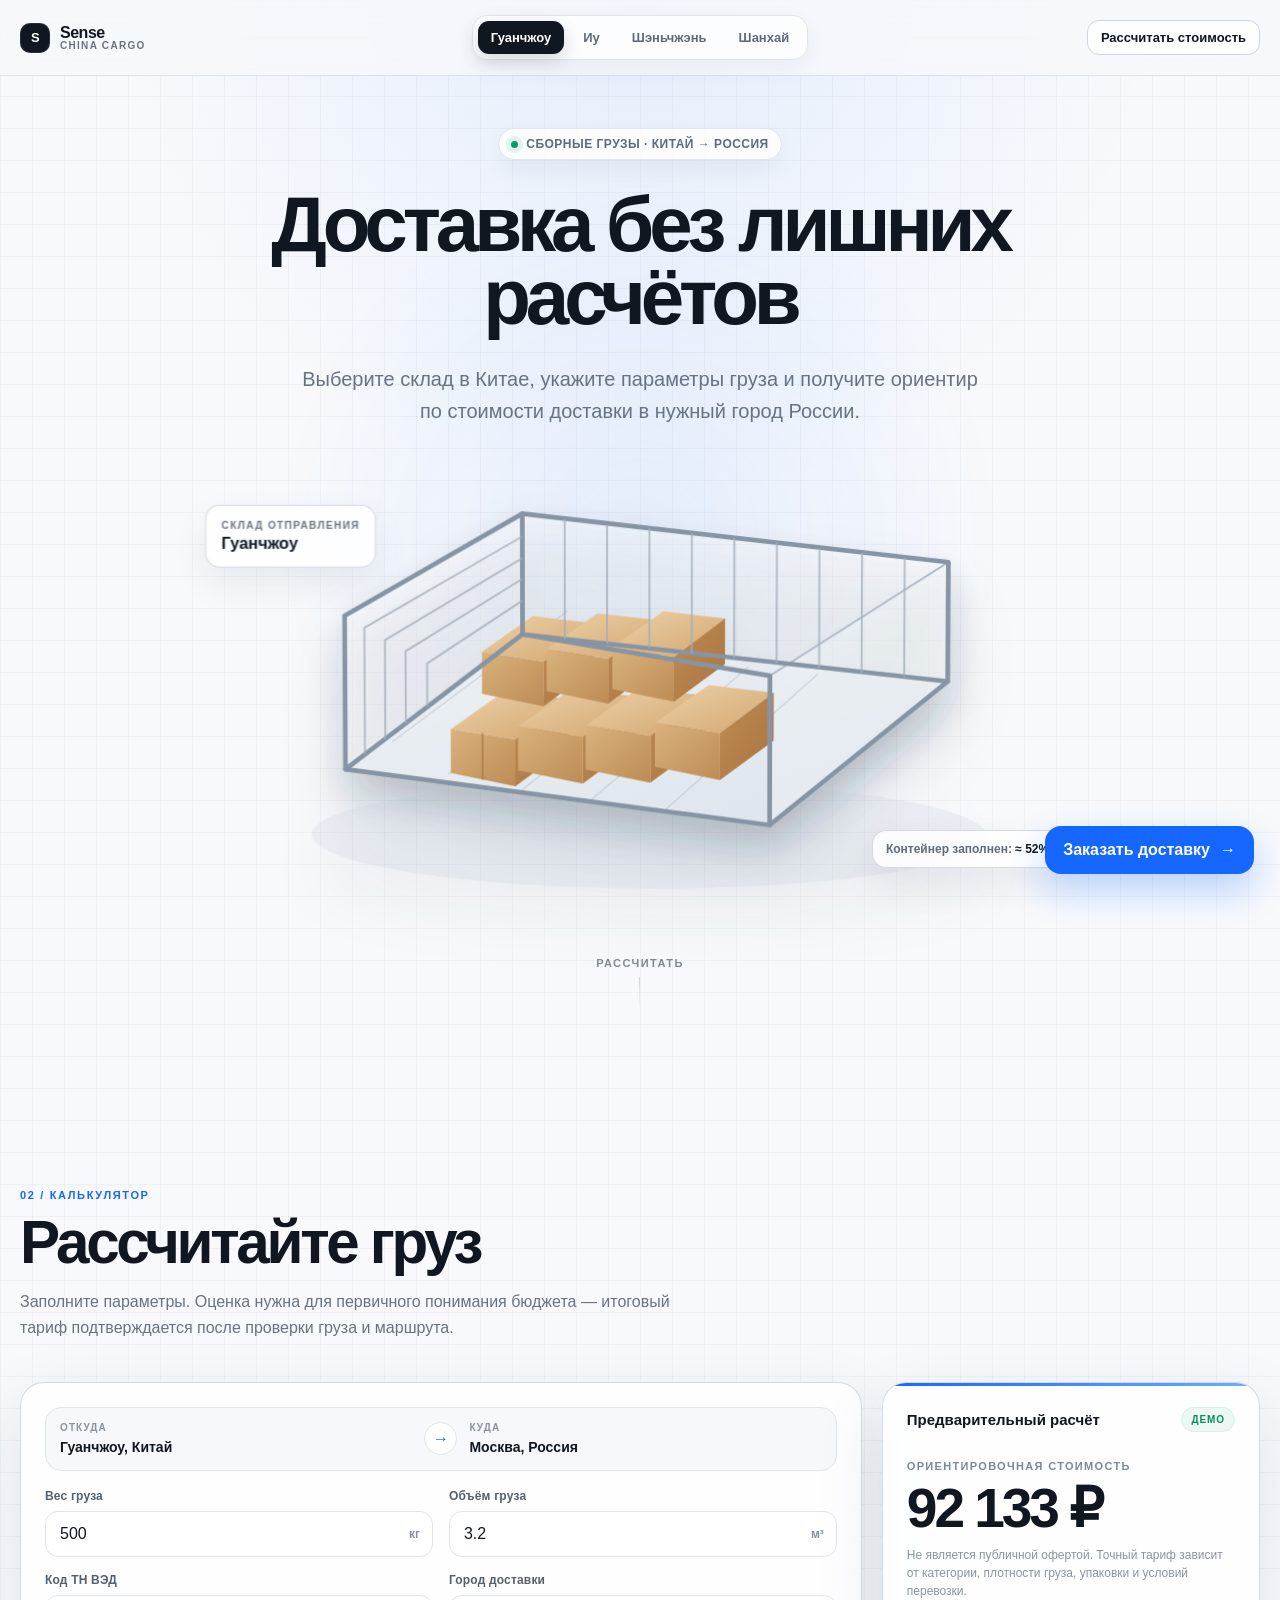
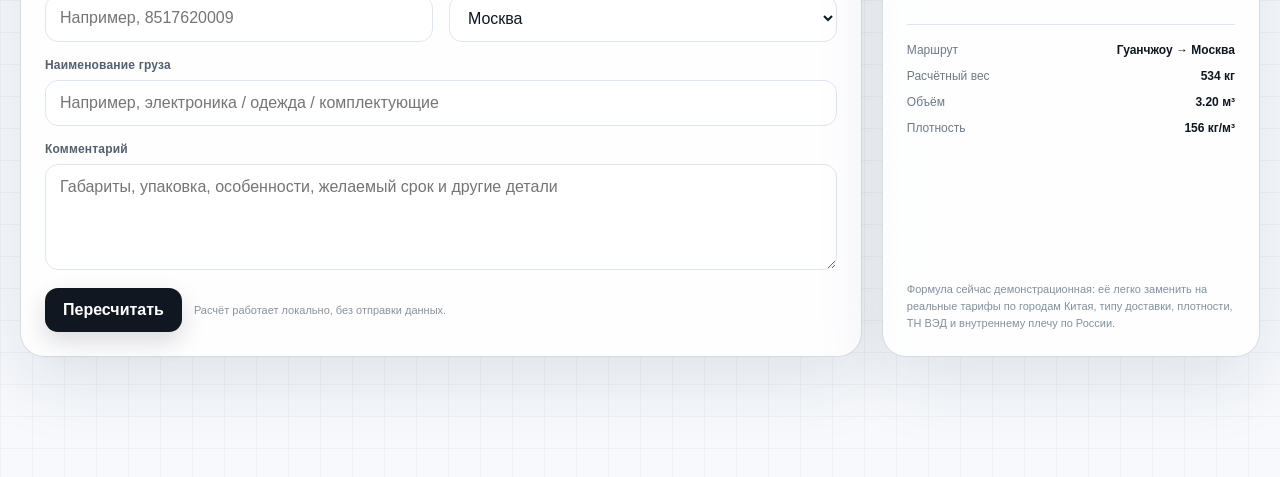
==== index.html @ 08aaadc2 "Build initial China cargo calculator landing page" ====
<!doctype html>
<html lang="ru">
<head>
  <meta charset="utf-8" />
  <meta name="viewport" content="width=device-width, initial-scale=1" />
  <meta name="theme-color" content="#f6f8fb" />
  <title>Sense Cargo — калькулятор доставки из Китая</title>
  <meta
    name="description"
    content="Интерактивный калькулятор доставки грузов из Китая в Россию: вес, объем, ТН ВЭД, город отправления и назначения."
  />
  <style>
    :root {
      --bg: #f7f9fc;
      --panel: rgba(255,255,255,.82);
      --panel-strong: #ffffff;
      --ink: #101720;
      --muted: #687382;
      --line: #dfe5ec;
      --line-strong: #cbd4df;
      --accent: #1667ff;
      --accent-2: #0c4bd8;
      --accent-soft: #eaf1ff;
      --ok: #0a9b69;
      --shadow: 0 24px 70px rgba(27, 48, 75, .11);
      --radius: 24px;
      --max: 1240px;
    }

    * { box-sizing: border-box; }
    html {
      scroll-behavior: smooth;
      background: var(--bg);
    }
    body {
      margin: 0;
      font-family: Inter, ui-sans-serif, -apple-system, BlinkMacSystemFont, "Segoe UI", sans-serif;
      color: var(--ink);
      background:
        linear-gradient(rgba(14, 28, 47, .035) 1px, transparent 1px),
        linear-gradient(90deg, rgba(14, 28, 47, .035) 1px, transparent 1px),
        radial-gradient(circle at 50% 0%, rgba(22, 103, 255, .08), transparent 32rem),
        var(--bg);
      background-size: 32px 32px, 32px 32px, auto, auto;
      overflow-x: hidden;
    }

    button, input, textarea, select { font: inherit; }
    button { cursor: pointer; }
    a { color: inherit; text-decoration: none; }

    .scroll-progress {
      position: fixed;
      left: 0;
      top: 0;
      width: 0%;
      height: 3px;
      z-index: 100;
      background: linear-gradient(90deg, var(--accent), #5aa8ff);
      box-shadow: 0 0 18px rgba(22,103,255,.45);
    }

    .topbar {
      position: fixed;
      inset: 0 0 auto 0;
      height: 76px;
      z-index: 50;
      display: flex;
      align-items: center;
      border-bottom: 1px solid rgba(205, 215, 227, .72);
      background: rgba(247,249,252,.78);
      backdrop-filter: blur(16px);
      -webkit-backdrop-filter: blur(16px);
    }

    .topbar-inner {
      width: min(var(--max), calc(100% - 40px));
      margin: 0 auto;
      display: grid;
      grid-template-columns: 1fr auto 1fr;
      align-items: center;
      gap: 24px;
    }

    .brand {
      display: inline-flex;
      align-items: center;
      gap: 10px;
      font-weight: 800;
      letter-spacing: -.03em;
    }

    .brand-mark {
      width: 30px;
      height: 30px;
      border-radius: 10px;
      display: grid;
      place-items: center;
      background: var(--ink);
      color: #fff;
      font-size: 13px;
      box-shadow: inset 0 0 0 1px rgba(255,255,255,.1);
    }

    .brand small {
      display: block;
      color: var(--muted);
      font-size: 10px;
      letter-spacing: .13em;
      font-weight: 700;
      text-transform: uppercase;
      margin-top: -2px;
    }

    .city-tabs {
      display: flex;
      align-items: center;
      justify-content: center;
      gap: 6px;
      padding: 5px;
      background: rgba(255,255,255,.72);
      border: 1px solid var(--line);
      border-radius: 15px;
      box-shadow: 0 8px 24px rgba(35, 50, 73, .05);
    }

    .city-tab {
      border: 0;
      color: #5f6b79;
      background: transparent;
      padding: 9px 13px;
      border-radius: 11px;
      transition: .24s ease;
      white-space: nowrap;
      font-size: 13px;
      font-weight: 700;
    }

    .city-tab:hover { color: var(--ink); background: #f2f5f8; }
    .city-tab.active {
      color: #fff;
      background: var(--ink);
      box-shadow: 0 7px 18px rgba(15, 23, 32, .16);
    }

    .top-actions {
      justify-self: end;
      display: flex;
      align-items: center;
      gap: 10px;
    }

    .ghost-btn {
      border: 1px solid var(--line-strong);
      border-radius: 12px;
      background: rgba(255,255,255,.7);
      padding: 9px 13px;
      font-weight: 700;
      font-size: 13px;
      transition: .2s ease;
    }
    .ghost-btn:hover { border-color: #b7c2cf; transform: translateY(-1px); }

    main { min-height: 100vh; }

    .hero {
      min-height: 100vh;
      padding: 128px 20px 70px;
      display: grid;
      place-items: center;
      position: relative;
      isolation: isolate;
    }

    .hero::after {
      content: "";
      position: absolute;
      width: min(780px, 80vw);
      aspect-ratio: 1;
      border-radius: 50%;
      background: radial-gradient(circle, rgba(22,103,255,.08), transparent 66%);
      z-index: -1;
      filter: blur(3px);
    }

    .hero-inner {
      width: min(var(--max), 100%);
      display: grid;
      justify-items: center;
      text-align: center;
      gap: 28px;
    }

    .eyebrow {
      display: inline-flex;
      align-items: center;
      gap: 8px;
      padding: 8px 12px;
      border: 1px solid var(--line);
      background: rgba(255,255,255,.78);
      border-radius: 999px;
      color: #5e6b7a;
      font-weight: 700;
      font-size: 12px;
      letter-spacing: .04em;
      text-transform: uppercase;
      box-shadow: 0 10px 26px rgba(24, 42, 69, .05);
    }

    .eyebrow-dot {
      width: 7px;
      height: 7px;
      border-radius: 50%;
      background: var(--ok);
      box-shadow: 0 0 0 5px rgba(10,155,105,.10);
    }

    h1 {
      margin: 0;
      max-width: 860px;
      font-size: clamp(42px, 6.1vw, 88px);
      line-height: .94;
      letter-spacing: -.065em;
      font-weight: 780;
    }

    .hero-copy {
      margin: 0;
      max-width: 680px;
      color: var(--muted);
      font-size: clamp(16px, 1.6vw, 20px);
      line-height: 1.6;
    }

    .container-stage {
      width: min(930px, 96vw);
      height: min(470px, 49vw);
      min-height: 330px;
      position: relative;
      perspective: 1100px;
      margin-top: 4px;
    }

    .visual-shell {
      width: 100%;
      height: 100%;
      position: absolute;
      inset: 0;
      transform-style: preserve-3d;
      will-change: transform;
      transition: transform .2s linear;
      filter: drop-shadow(0 35px 30px rgba(19, 35, 55, .16));
    }

    .container-svg { width: 100%; height: 100%; overflow: visible; }

    .origin-card {
      position: absolute;
      left: 4.5%;
      top: 11%;
      padding: 13px 15px;
      border: 1px solid rgba(203,212,223,.86);
      background: rgba(255,255,255,.84);
      backdrop-filter: blur(12px);
      border-radius: 14px;
      text-align: left;
      box-shadow: 0 16px 36px rgba(33, 47, 67, .08);
      transform: translateZ(30px);
    }
    .origin-card span {
      display: block;
      font-size: 10px;
      color: var(--muted);
      letter-spacing: .12em;
      text-transform: uppercase;
      font-weight: 800;
      margin-bottom: 4px;
    }
    .origin-card strong { font-size: 16px; }

    .container-status {
      position: absolute;
      right: 4.5%;
      bottom: 13%;
      padding: 11px 13px;
      border: 1px solid rgba(203,212,223,.86);
      background: rgba(255,255,255,.84);
      backdrop-filter: blur(12px);
      border-radius: 14px;
      box-shadow: 0 16px 36px rgba(33, 47, 67, .08);
      color: #5f6b79;
      font-size: 12px;
      font-weight: 700;
    }
    .container-status strong { color: var(--ink); }

    .scroll-cue {
      display: inline-flex;
      flex-direction: column;
      align-items: center;
      gap: 8px;
      color: #7e8996;
      font-size: 11px;
      text-transform: uppercase;
      letter-spacing: .13em;
      font-weight: 800;
    }
    .scroll-cue i {
      display: block;
      width: 1px;
      height: 34px;
      background: linear-gradient(var(--line-strong), transparent);
      animation: cue 1.8s infinite ease-in-out;
      transform-origin: top;
    }
    @keyframes cue {
      0%, 100% { transform: scaleY(.45); opacity: .45; }
      50% { transform: scaleY(1); opacity: 1; }
    }

    .calculator-section {
      min-height: 100vh;
      padding: 108px 20px 120px;
      display: flex;
      align-items: center;
      position: relative;
    }

    .calculator-wrap {
      width: min(var(--max), 100%);
      margin: 0 auto;
    }

    .section-kicker {
      color: var(--accent);
      text-transform: uppercase;
      letter-spacing: .15em;
      font-size: 11px;
      font-weight: 850;
      margin-bottom: 12px;
    }

    h2 {
      margin: 0 0 16px;
      font-size: clamp(38px, 4.7vw, 66px);
      letter-spacing: -.055em;
      line-height: 1;
    }

    .section-copy {
      margin: 0 0 40px;
      max-width: 680px;
      color: var(--muted);
      line-height: 1.65;
      font-size: 16px;
    }

    .calc-grid {
      display: grid;
      grid-template-columns: minmax(0, 1.38fr) minmax(320px, .62fr);
      gap: 20px;
      align-items: stretch;
    }

    .calc-panel, .summary-panel {
      background: var(--panel);
      border: 1px solid rgba(209,218,229,.94);
      border-radius: var(--radius);
      box-shadow: var(--shadow);
      backdrop-filter: blur(13px);
    }

    .calc-panel { padding: 24px; }
    .summary-panel {
      padding: 24px;
      display: flex;
      flex-direction: column;
      position: relative;
      overflow: hidden;
    }

    .summary-panel::before {
      content: "";
      position: absolute;
      inset: 0 0 auto 0;
      height: 3px;
      background: linear-gradient(90deg, var(--accent), #69b0ff);
    }

    .form-grid {
      display: grid;
      grid-template-columns: repeat(2, minmax(0,1fr));
      gap: 16px;
    }

    .field { display: grid; gap: 8px; }
    .field.full { grid-column: 1 / -1; }

    label {
      font-size: 12px;
      color: #52606f;
      font-weight: 780;
      letter-spacing: .015em;
    }

    .input-wrap { position: relative; }
    .unit {
      position: absolute;
      right: 13px;
      top: 50%;
      transform: translateY(-50%);
      color: #87919e;
      font-size: 12px;
      pointer-events: none;
      font-weight: 700;
    }

    input, textarea, select {
      width: 100%;
      border: 1px solid var(--line);
      background: rgba(255,255,255,.9);
      color: var(--ink);
      border-radius: 13px;
      padding: 13px 14px;
      outline: none;
      transition: .18s ease;
    }
    input:focus, textarea:focus, select:focus {
      border-color: rgba(22,103,255,.62);
      box-shadow: 0 0 0 4px rgba(22,103,255,.08);
    }
    input.has-unit { padding-right: 52px; }
    textarea { min-height: 106px; resize: vertical; }

    .route-box {
      margin-bottom: 18px;
      display: grid;
      grid-template-columns: 1fr auto 1fr;
      gap: 12px;
      align-items: center;
      background: rgba(246,248,251,.95);
      border: 1px solid var(--line);
      border-radius: 16px;
      padding: 14px;
    }
    .route-point span {
      display: block;
      color: #89939f;
      font-size: 10px;
      font-weight: 800;
      text-transform: uppercase;
      letter-spacing: .11em;
      margin-bottom: 5px;
    }
    .route-point strong { font-size: 14px; }
    .route-arrow {
      width: 33px;
      height: 33px;
      border-radius: 50%;
      display: grid;
      place-items: center;
      background: #fff;
      border: 1px solid var(--line);
      color: var(--accent);
    }

    .calc-actions {
      margin-top: 18px;
      display: flex;
      align-items: center;
      gap: 12px;
      flex-wrap: wrap;
    }
    .primary-btn {
      border: 0;
      border-radius: 13px;
      background: var(--ink);
      color: #fff;
      padding: 13px 18px;
      font-weight: 800;
      box-shadow: 0 10px 25px rgba(15,23,32,.15);
      transition: .2s ease;
    }
    .primary-btn:hover { transform: translateY(-2px); box-shadow: 0 13px 28px rgba(15,23,32,.2); }
    .primary-btn.accent { background: var(--accent); }
    .primary-btn.accent:hover { background: var(--accent-2); }
    .microcopy { color: #88929e; font-size: 11px; }

    .summary-head {
      display: flex;
      align-items: center;
      justify-content: space-between;
      gap: 12px;
      margin-bottom: 28px;
    }
    .summary-head strong { font-size: 15px; }
    .status-pill {
      padding: 6px 9px;
      border-radius: 999px;
      background: #edf8f4;
      color: #0c8c61;
      border: 1px solid #d8efe7;
      font-size: 10px;
      text-transform: uppercase;
      letter-spacing: .09em;
      font-weight: 850;
    }

    .price-label {
      color: #7e8996;
      font-size: 11px;
      text-transform: uppercase;
      letter-spacing: .12em;
      font-weight: 800;
    }
    .price {
      font-size: clamp(42px, 4.3vw, 64px);
      letter-spacing: -.055em;
      font-weight: 780;
      margin: 4px 0 6px;
    }
    .price-sub { color: #8a94a0; font-size: 12px; line-height: 1.5; }

    .summary-lines {
      border-top: 1px solid var(--line);
      margin-top: 24px;
      padding-top: 18px;
      display: grid;
      gap: 12px;
    }
    .summary-line {
      display: flex;
      justify-content: space-between;
      gap: 20px;
      color: #6e7986;
      font-size: 12px;
    }
    .summary-line strong { color: var(--ink); font-size: 12px; }

    .summary-note {
      margin-top: auto;
      padding-top: 26px;
      color: #82909d;
      font-size: 11px;
      line-height: 1.55;
    }

    .fixed-order {
      position: fixed;
      right: 26px;
      bottom: 26px;
      z-index: 60;
      display: flex;
      align-items: center;
      gap: 10px;
      border: 0;
      border-radius: 16px;
      background: var(--accent);
      color: #fff;
      padding: 15px 18px;
      box-shadow: 0 16px 36px rgba(22,103,255,.28);
      font-weight: 850;
      transition: .2s ease;
    }
    .fixed-order:hover { transform: translateY(-3px); background: var(--accent-2); }
    .fixed-order .arrow { transition: transform .2s ease; }
    .fixed-order:hover .arrow { transform: translateX(3px); }

    .reveal {
      opacity: 0;
      transform: translateY(24px);
      transition: opacity .7s ease, transform .7s cubic-bezier(.2,.7,.2,1);
    }
    .reveal.visible { opacity: 1; transform: translateY(0); }

    .modal {
      position: fixed;
      inset: 0;
      z-index: 120;
      display: none;
      place-items: center;
      padding: 20px;
      background: rgba(15, 23, 32, .32);
      backdrop-filter: blur(8px);
    }
    .modal.open { display: grid; }
    .modal-card {
      width: min(520px, 100%);
      background: #fff;
      border: 1px solid var(--line);
      border-radius: 22px;
      box-shadow: 0 35px 90px rgba(15,23,32,.25);
      padding: 24px;
      animation: modalIn .22s ease-out;
    }
    @keyframes modalIn { from { opacity: 0; transform: translateY(12px) scale(.98); } }

    .modal-head {
      display: flex;
      align-items: flex-start;
      justify-content: space-between;
      gap: 20px;
      margin-bottom: 20px;
    }
    .modal-head h3 { margin: 0; font-size: 26px; letter-spacing: -.035em; }
    .modal-head p { margin: 6px 0 0; color: var(--muted); font-size: 13px; line-height: 1.5; }
    .modal-close {
      width: 34px; height: 34px;
      border: 1px solid var(--line);
      background: #fff;
      border-radius: 10px;
      font-size: 19px;
      color: #66727f;
    }
    .order-preview {
      margin: 16px 0 18px;
      padding: 14px;
      border-radius: 14px;
      background: #f6f8fb;
      border: 1px solid var(--line);
      color: #5f6b79;
      font-size: 12px;
      line-height: 1.6;
    }

    .toast {
      position: fixed;
      left: 50%;
      bottom: 28px;
      transform: translate(-50%, 20px);
      background: var(--ink);
      color: #fff;
      padding: 12px 15px;
      border-radius: 12px;
      z-index: 140;
      opacity: 0;
      pointer-events: none;
      transition: .25s ease;
      font-size: 13px;
      font-weight: 700;
      box-shadow: 0 14px 34px rgba(15,23,32,.22);
    }
    .toast.show { opacity: 1; transform: translate(-50%, 0); }

    @media (max-width: 900px) {
      .topbar { height: auto; min-height: 76px; }
      .topbar-inner {
        grid-template-columns: 1fr auto;
        padding: 10px 0;
      }
      .city-tabs {
        grid-column: 1 / -1;
        grid-row: 2;
        overflow-x: auto;
        width: 100%;
        justify-content: flex-start;
      }
      .top-actions { grid-column: 2; grid-row: 1; }
      .hero { padding-top: 154px; }
      .calc-grid { grid-template-columns: 1fr; }
      .summary-panel { min-height: 360px; }
      .container-stage { min-height: 300px; }
    }

    @media (max-width: 640px) {
      .topbar-inner { width: min(100% - 24px, var(--max)); gap: 8px; }
      .brand small { display: none; }
      .ghost-btn { display: none; }
      .hero { padding-left: 14px; padding-right: 14px; }
      h1 { font-size: clamp(40px, 14vw, 64px); }
      .hero-copy { font-size: 15px; }
      .container-stage { width: 112vw; min-height: 275px; left: 0; }
      .origin-card { left: 10%; top: 8%; }
      .container-status { right: 9%; bottom: 7%; }
      .calculator-section { padding-left: 12px; padding-right: 12px; }
      .calc-panel, .summary-panel { border-radius: 19px; }
      .calc-panel, .summary-panel { padding: 18px; }
      .form-grid { grid-template-columns: 1fr; }
      .field.full { grid-column: auto; }
      .route-box { grid-template-columns: 1fr; }
      .route-arrow { transform: rotate(90deg); }
      .fixed-order {
        right: 14px;
        bottom: 14px;
        left: 14px;
        justify-content: center;
      }
      .toast { bottom: 82px; }
    }

    @media (prefers-reduced-motion: reduce) {
      *, *::before, *::after {
        scroll-behavior: auto !important;
        animation-duration: .001ms !important;
        transition-duration: .001ms !important;
      }
    }
  </style>
</head>
<body>
  <div class="scroll-progress" id="scrollProgress"></div>

  <header class="topbar">
    <div class="topbar-inner">
      <a class="brand" href="#top" aria-label="Sense Cargo">
        <span class="brand-mark">S</span>
        <span>Sense <small>China cargo</small></span>
      </a>

      <nav class="city-tabs" aria-label="Город отправления в Китае">
        <button class="city-tab active" data-city="Гуанчжоу" type="button">Гуанчжоу</button>
        <button class="city-tab" data-city="Иу" type="button">Иу</button>
        <button class="city-tab" data-city="Шэньчжэнь" type="button">Шэньчжэнь</button>
        <button class="city-tab" data-city="Шанхай" type="button">Шанхай</button>
      </nav>

      <div class="top-actions">
        <a class="ghost-btn" href="#calculator">Рассчитать стоимость</a>
      </div>
    </div>
  </header>

  <main id="top">
    <section class="hero">
      <div class="hero-inner">
        <div class="eyebrow reveal">
          <span class="eyebrow-dot"></span>
          Сборные грузы · Китай → Россия
        </div>

        <h1 class="reveal">Доставка без лишних расчётов</h1>
        <p class="hero-copy reveal">
          Выберите склад в Китае, укажите параметры груза и получите ориентир по стоимости доставки в нужный город России.
        </p>

        <div class="container-stage reveal" id="containerStage">
          <div class="visual-shell" id="visualShell">
            <svg class="container-svg" viewBox="0 0 980 500" role="img" aria-label="Схематичный 3D-контейнер, наполовину заполненный коробками">
              <defs>
                <linearGradient id="floor" x1="0" y1="0" x2="1" y2="1">
                  <stop offset="0" stop-color="#eef2f6"/>
                  <stop offset="1" stop-color="#dce3eb"/>
                </linearGradient>
                <linearGradient id="metal" x1="0" y1="0" x2="1" y2="1">
                  <stop offset="0" stop-color="#eef2f6"/>
                  <stop offset="1" stop-color="#cbd4df"/>
                </linearGradient>
                <linearGradient id="boxFront" x1="0" y1="0" x2="1" y2="1">
                  <stop offset="0" stop-color="#d9b27d"/>
                  <stop offset="1" stop-color="#bd8c54"/>
                </linearGradient>
                <linearGradient id="boxTop" x1="0" y1="0" x2="1" y2="1">
                  <stop offset="0" stop-color="#ecd1a8"/>
                  <stop offset="1" stop-color="#d3a670"/>
                </linearGradient>
                <linearGradient id="boxSide" x1="0" y1="0" x2="1" y2="1">
                  <stop offset="0" stop-color="#bf8d55"/>
                  <stop offset="1" stop-color="#a9723f"/>
                </linearGradient>
                <filter id="softShadow" x="-30%" y="-30%" width="160%" height="170%">
                  <feDropShadow dx="0" dy="18" stdDeviation="18" flood-color="#22354c" flood-opacity=".18"/>
                </filter>
              </defs>

              <ellipse cx="498" cy="402" rx="360" ry="57" fill="#c9d2dd" opacity=".26"/>

              <g filter="url(#softShadow)">
                <polygon points="175,332 365,188 816,238 628,391" fill="url(#floor)" stroke="#aeb9c6" stroke-width="2"/>
                <polygon points="175,332 175,168 365,60 365,188" fill="#f7f9fb" fill-opacity=".48" stroke="#aeb9c6" stroke-width="2"/>
                <polygon points="365,60 816,112 816,238 365,188" fill="#f9fbfd" fill-opacity=".36" stroke="#aeb9c6" stroke-width="2"/>
                <polygon points="628,391 816,238 816,112 628,232" fill="#edf1f5" fill-opacity=".38" stroke="#aeb9c6" stroke-width="2"/>

                <g opacity=".62" stroke="#b7c1cd" stroke-width="1.4">
                  <line x1="225" y1="303" x2="413" y2="163"/>
                  <line x1="285" y1="337" x2="472" y2="196"/>
                  <line x1="354" y1="362" x2="539" y2="215"/>
                  <line x1="430" y1="371" x2="606" y2="222"/>
                  <line x1="510" y1="381" x2="679" y2="230"/>
                </g>

                <g>
                  <g transform="translate(0 2)">
                    <polygon points="288,287 345,247 414,255 357,298" fill="url(#boxTop)"/>
                    <polygon points="288,287 357,298 357,348 288,334" fill="url(#boxFront)"/>
                    <polygon points="357,298 414,255 414,306 357,348" fill="url(#boxSide)"/>
                    <path d="M322 291v50" stroke="#9d6c39" stroke-width="2" opacity=".55"/>
                  </g>
                  <g transform="translate(72 -1)">
                    <polygon points="288,287 345,247 414,255 357,298" fill="url(#boxTop)"/>
                    <polygon points="288,287 357,298 357,348 288,334" fill="url(#boxFront)"/>
                    <polygon points="357,298 414,255 414,306 357,348" fill="url(#boxSide)"/>
                  </g>
                  <g transform="translate(144 -2)">
                    <polygon points="288,287 345,247 414,255 357,298" fill="url(#boxTop)"/>
                    <polygon points="288,287 357,298 357,348 288,334" fill="url(#boxFront)"/>
                    <polygon points="357,298 414,255 414,306 357,348" fill="url(#boxSide)"/>
                  </g>
                  <g transform="translate(218 -5)">
                    <polygon points="288,287 345,247 414,255 357,298" fill="url(#boxTop)"/>
                    <polygon points="288,287 357,298 357,348 288,334" fill="url(#boxFront)"/>
                    <polygon points="357,298 414,255 414,306 357,348" fill="url(#boxSide)"/>
                  </g>

                  <g transform="translate(48 -66) scale(.95)">
                    <polygon points="288,287 345,247 414,255 357,298" fill="url(#boxTop)"/>
                    <polygon points="288,287 357,298 357,348 288,334" fill="url(#boxFront)"/>
                    <polygon points="357,298 414,255 414,306 357,348" fill="url(#boxSide)"/>
                  </g>
                  <g transform="translate(117 -69) scale(.95)">
                    <polygon points="288,287 345,247 414,255 357,298" fill="url(#boxTop)"/>
                    <polygon points="288,287 357,298 357,348 288,334" fill="url(#boxFront)"/>
                    <polygon points="357,298 414,255 414,306 357,348" fill="url(#boxSide)"/>
                  </g>
                  <g transform="translate(187 -71) scale(.95)">
                    <polygon points="288,287 345,247 414,255 357,298" fill="url(#boxTop)"/>
                    <polygon points="288,287 357,298 357,348 288,334" fill="url(#boxFront)"/>
                    <polygon points="357,298 414,255 414,306 357,348" fill="url(#boxSide)"/>
                  </g>
                </g>

                <g fill="none" stroke="#8794a3" stroke-width="5" stroke-linecap="round" stroke-linejoin="round">
                  <polyline points="175,332 175,168 365,60 816,112 816,238 628,391 175,332"/>
                  <polyline points="365,60 365,188 628,232 628,391"/>
                  <line x1="365" y1="188" x2="175" y2="332"/>
                  <line x1="365" y1="188" x2="816" y2="238"/>
                </g>

                <g fill="none" stroke="#a3aeb9" stroke-width="2" opacity=".8">
                  <polyline points="196,316 196,181 365,84"/>
                  <polyline points="218,300 218,194 365,107"/>
                  <polyline points="240,283 240,206 365,129"/>
                  <polyline points="263,265 263,219 365,152"/>
                  <line x1="410" y1="66" x2="410" y2="193"/>
                  <line x1="455" y1="72" x2="455" y2="198"/>
                  <line x1="500" y1="76" x2="500" y2="203"/>
                  <line x1="545" y1="81" x2="545" y2="208"/>
                  <line x1="590" y1="86" x2="590" y2="213"/>
                  <line x1="635" y1="91" x2="635" y2="219"/>
                  <line x1="680" y1="97" x2="680" y2="224"/>
                  <line x1="725" y1="102" x2="725" y2="229"/>
                  <line x1="770" y1="107" x2="770" y2="234"/>
                </g>
              </g>
            </svg>
          </div>

          <div class="origin-card">
            <span>Склад отправления</span>
            <strong id="heroOrigin">Гуанчжоу</strong>
          </div>

          <div class="container-status">
            Контейнер заполнен: <strong>≈ 52%</strong>
          </div>
        </div>

        <a href="#calculator" class="scroll-cue reveal">
          Рассчитать
          <i></i>
        </a>
      </div>
    </section>

    <section class="calculator-section" id="calculator">
      <div class="calculator-wrap">
        <div class="section-kicker reveal">02 / Калькулятор</div>
        <h2 class="reveal">Рассчитайте груз</h2>
        <p class="section-copy reveal">
          Заполните параметры. Оценка нужна для первичного понимания бюджета — итоговый тариф подтверждается после проверки груза и маршрута.
        </p>

        <div class="calc-grid">
          <form class="calc-panel reveal" id="cargoForm">
            <div class="route-box">
              <div class="route-point">
                <span>Откуда</span>
                <strong id="routeOrigin">Гуанчжоу, Китай</strong>
              </div>
              <div class="route-arrow">→</div>
              <div class="route-point">
                <span>Куда</span>
                <strong id="routeDestination">Москва, Россия</strong>
              </div>
            </div>

            <div class="form-grid">
              <div class="field">
                <label for="weight">Вес груза</label>
                <div class="input-wrap">
                  <input class="has-unit" id="weight" type="number" min="1" step="1" value="500" required />
                  <span class="unit">кг</span>
                </div>
              </div>

              <div class="field">
                <label for="volume">Объём груза</label>
                <div class="input-wrap">
                  <input class="has-unit" id="volume" type="number" min=".01" step=".01" value="3.2" required />
                  <span class="unit">м³</span>
                </div>
              </div>

              <div class="field">
                <label for="tnved">Код ТН ВЭД</label>
                <input id="tnved" type="text" inputmode="numeric" placeholder="Например, 8517620009" maxlength="10" />
              </div>

              <div class="field">
                <label for="destination">Город доставки</label>
                <select id="destination">
                  <option>Москва</option>
                  <option>Краснодар</option>
                  <option>Санкт-Петербург</option>
                  <option>Новосибирск</option>
                  <option>Челябинск</option>
                </select>
              </div>

              <div class="field full">
                <label for="cargoName">Наименование груза</label>
                <input id="cargoName" type="text" placeholder="Например, электроника / одежда / комплектующие" />
              </div>

              <div class="field full">
                <label for="comment">Комментарий</label>
                <textarea id="comment" placeholder="Габариты, упаковка, особенности, желаемый срок и другие детали"></textarea>
              </div>
            </div>

            <div class="calc-actions">
              <button class="primary-btn" type="submit">Пересчитать</button>
              <span class="microcopy">Расчёт работает локально, без отправки данных.</span>
            </div>
          </form>

          <aside class="summary-panel reveal">
            <div class="summary-head">
              <strong>Предварительный расчёт</strong>
              <span class="status-pill">Демо</span>
            </div>

            <div class="price-label">Ориентировочная стоимость</div>
            <div class="price" id="price">95 900 ₽</div>
            <div class="price-sub">Не является публичной офертой. Точный тариф зависит от категории, плотности груза, упаковки и условий перевозки.</div>

            <div class="summary-lines">
              <div class="summary-line">
                <span>Маршрут</span>
                <strong id="summaryRoute">Гуанчжоу → Москва</strong>
              </div>
              <div class="summary-line">
                <span>Расчётный вес</span>
                <strong id="chargeableWeight">534 кг</strong>
              </div>
              <div class="summary-line">
                <span>Объём</span>
                <strong id="summaryVolume">3.20 м³</strong>
              </div>
              <div class="summary-line">
                <span>Плотность</span>
                <strong id="density">156 кг/м³</strong>
              </div>
            </div>

            <div class="summary-note">
              Формула сейчас демонстрационная: её легко заменить на реальные тарифы по городам Китая, типу доставки, плотности, ТН ВЭД и внутреннему плечу по России.
            </div>
          </aside>
        </div>
      </div>
    </section>
  </main>

  <button class="fixed-order" type="button" id="orderButton">
    Заказать доставку <span class="arrow">→</span>
  </button>

  <div class="modal" id="orderModal" aria-hidden="true">
    <div class="modal-card" role="dialog" aria-modal="true" aria-labelledby="modalTitle">
      <div class="modal-head">
        <div>
          <h3 id="modalTitle">Заявка на доставку</h3>
          <p>Оставьте контакт — менеджер сможет уточнить детали груза и подтвердить тариф.</p>
        </div>
        <button class="modal-close" id="modalClose" aria-label="Закрыть" type="button">×</button>
      </div>

      <div class="field">
        <label for="contact">Телефон / Telegram / WeChat</label>
        <input id="contact" type="text" placeholder="+7 999 000-00-00 или @username" />
      </div>

      <div class="order-preview" id="orderPreview"></div>

      <button class="primary-btn accent" id="sendOrder" type="button">Отправить заявку</button>
      <div class="microcopy" style="margin-top:10px">Демо-интерфейс: подключение CRM/API делается отдельным шагом.</div>
    </div>
  </div>

  <div class="toast" id="toast">Заявка подготовлена. Подключите CRM/API для реальной отправки.</div>

  <script>
    const state = {
      origin: 'Гуанчжоу',
      destination: 'Москва'
    };

    const cityFactors = {
      'Гуанчжоу': 1.00,
      'Иу': 0.97,
      'Шэньчжэнь': 1.05,
      'Шанхай': 1.02
    };

    const destinationFactors = {
      'Москва': 1.00,
      'Краснодар': 1.10,
      'Санкт-Петербург': 1.07,
      'Новосибирск': 0.93,
      'Челябинск': 0.96
    };

    const $ = (selector) => document.querySelector(selector);
    const $$ = (selector) => [...document.querySelectorAll(selector)];

    const heroOrigin = $('#heroOrigin');
    const routeOrigin = $('#routeOrigin');
    const routeDestination = $('#routeDestination');
    const summaryRoute = $('#summaryRoute');
    const destination = $('#destination');
    const weight = $('#weight');
    const volume = $('#volume');
    const price = $('#price');
    const chargeableWeight = $('#chargeableWeight');
    const summaryVolume = $('#summaryVolume');
    const density = $('#density');
    const visualShell = $('#visualShell');
    const form = $('#cargoForm');

    function formatRub(value) {
      return Math.round(value).toLocaleString('ru-RU') + ' ₽';
    }

    function calculate() {
      const w = Math.max(0, Number(weight.value) || 0);
      const v = Math.max(0, Number(volume.value) || 0);
      state.destination = destination.value;

      // Демонстрационная модель, а не реальный коммерческий тариф.
      const volumetric = v * 167;
      const chargeable = Math.max(w, volumetric);
      const base = 18200;
      const freight = chargeable * 112;
      const volumeHandling = v * 4400;
      const routeFactor = cityFactors[state.origin] * destinationFactors[state.destination];
      const estimate = (base + freight + volumeHandling) * routeFactor;

      const cargoDensity = v > 0 ? Math.round(w / v) : 0;

      routeDestination.textContent = state.destination + ', Россия';
      summaryRoute.textContent = state.origin + ' → ' + state.destination;
      price.textContent = formatRub(estimate);
      chargeableWeight.textContent = Math.round(chargeable).toLocaleString('ru-RU') + ' кг';
      summaryVolume.textContent = v.toFixed(2) + ' м³';
      density.textContent = cargoDensity.toLocaleString('ru-RU') + ' кг/м³';
    }

    $$('.city-tab').forEach((tab) => {
      tab.addEventListener('click', () => {
        $$('.city-tab').forEach((item) => item.classList.remove('active'));
        tab.classList.add('active');
        state.origin = tab.dataset.city;
        heroOrigin.textContent = state.origin;
        routeOrigin.textContent = state.origin + ', Китай';
        calculate();
      });
    });

    destination.addEventListener('change', calculate);
    [weight, volume].forEach((field) => field.addEventListener('input', calculate));
    form.addEventListener('submit', (event) => {
      event.preventDefault();
      calculate();
      $('.summary-panel').animate(
        [{ transform: 'translateY(0)' }, { transform: 'translateY(-5px)' }, { transform: 'translateY(0)' }],
        { duration: 300, easing: 'ease-out' }
      );
    });

    const revealObserver = new IntersectionObserver((entries) => {
      entries.forEach((entry) => {
        if (entry.isIntersecting) {
          entry.target.classList.add('visible');
          revealObserver.unobserve(entry.target);
        }
      });
    }, { threshold: .14 });

    $$('.reveal').forEach((el, index) => {
      el.style.transitionDelay = Math.min(index % 5, 4) * 65 + 'ms';
      revealObserver.observe(el);
    });

    function onScroll() {
      const doc = document.documentElement;
      const total = doc.scrollHeight - doc.clientHeight;
      const progress = total > 0 ? (doc.scrollTop / total) * 100 : 0;
      $('#scrollProgress').style.width = progress + '%';

      const y = window.scrollY;
      const stage = $('#containerStage');
      if (stage) {
        const rect = stage.getBoundingClientRect();
        const mid = rect.top + rect.height / 2;
        const viewportMid = window.innerHeight / 2;
        const offset = Math.max(-1, Math.min(1, (mid - viewportMid) / window.innerHeight));
        visualShell.style.transform =
          'rotateX(' + (-2 + offset * 3) + 'deg) rotateY(' + (offset * -3) + 'deg) translateY(' + (offset * -5) + 'px)';
      }
    }

    window.addEventListener('scroll', onScroll, { passive: true });
    onScroll();

    const modal = $('#orderModal');
    const orderButton = $('#orderButton');
    const modalClose = $('#modalClose');
    const sendOrder = $('#sendOrder');
    const toast = $('#toast');

    function openModal() {
      calculate();
      const cargo = $('#cargoName').value.trim() || 'Груз не указан';
      $('#orderPreview').innerHTML =
        '<strong>' + state.origin + ' → ' + state.destination + '</strong><br>' +
        cargo + '<br>' +
        'Вес: ' + (weight.value || '—') + ' кг · Объём: ' + (volume.value || '—') + ' м³<br>' +
        'Ориентир: ' + price.textContent;
      modal.classList.add('open');
      modal.setAttribute('aria-hidden', 'false');
      setTimeout(() => $('#contact').focus(), 50);
    }

    function closeModal() {
      modal.classList.remove('open');
      modal.setAttribute('aria-hidden', 'true');
    }

    orderButton.addEventListener('click', openModal);
    modalClose.addEventListener('click', closeModal);
    modal.addEventListener('click', (event) => {
      if (event.target === modal) closeModal();
    });
    document.addEventListener('keydown', (event) => {
      if (event.key === 'Escape') closeModal();
    });

    sendOrder.addEventListener('click', () => {
      closeModal();
      toast.classList.add('show');
      setTimeout(() => toast.classList.remove('show'), 2800);
    });

    calculate();
  </script>
</body>
</html>
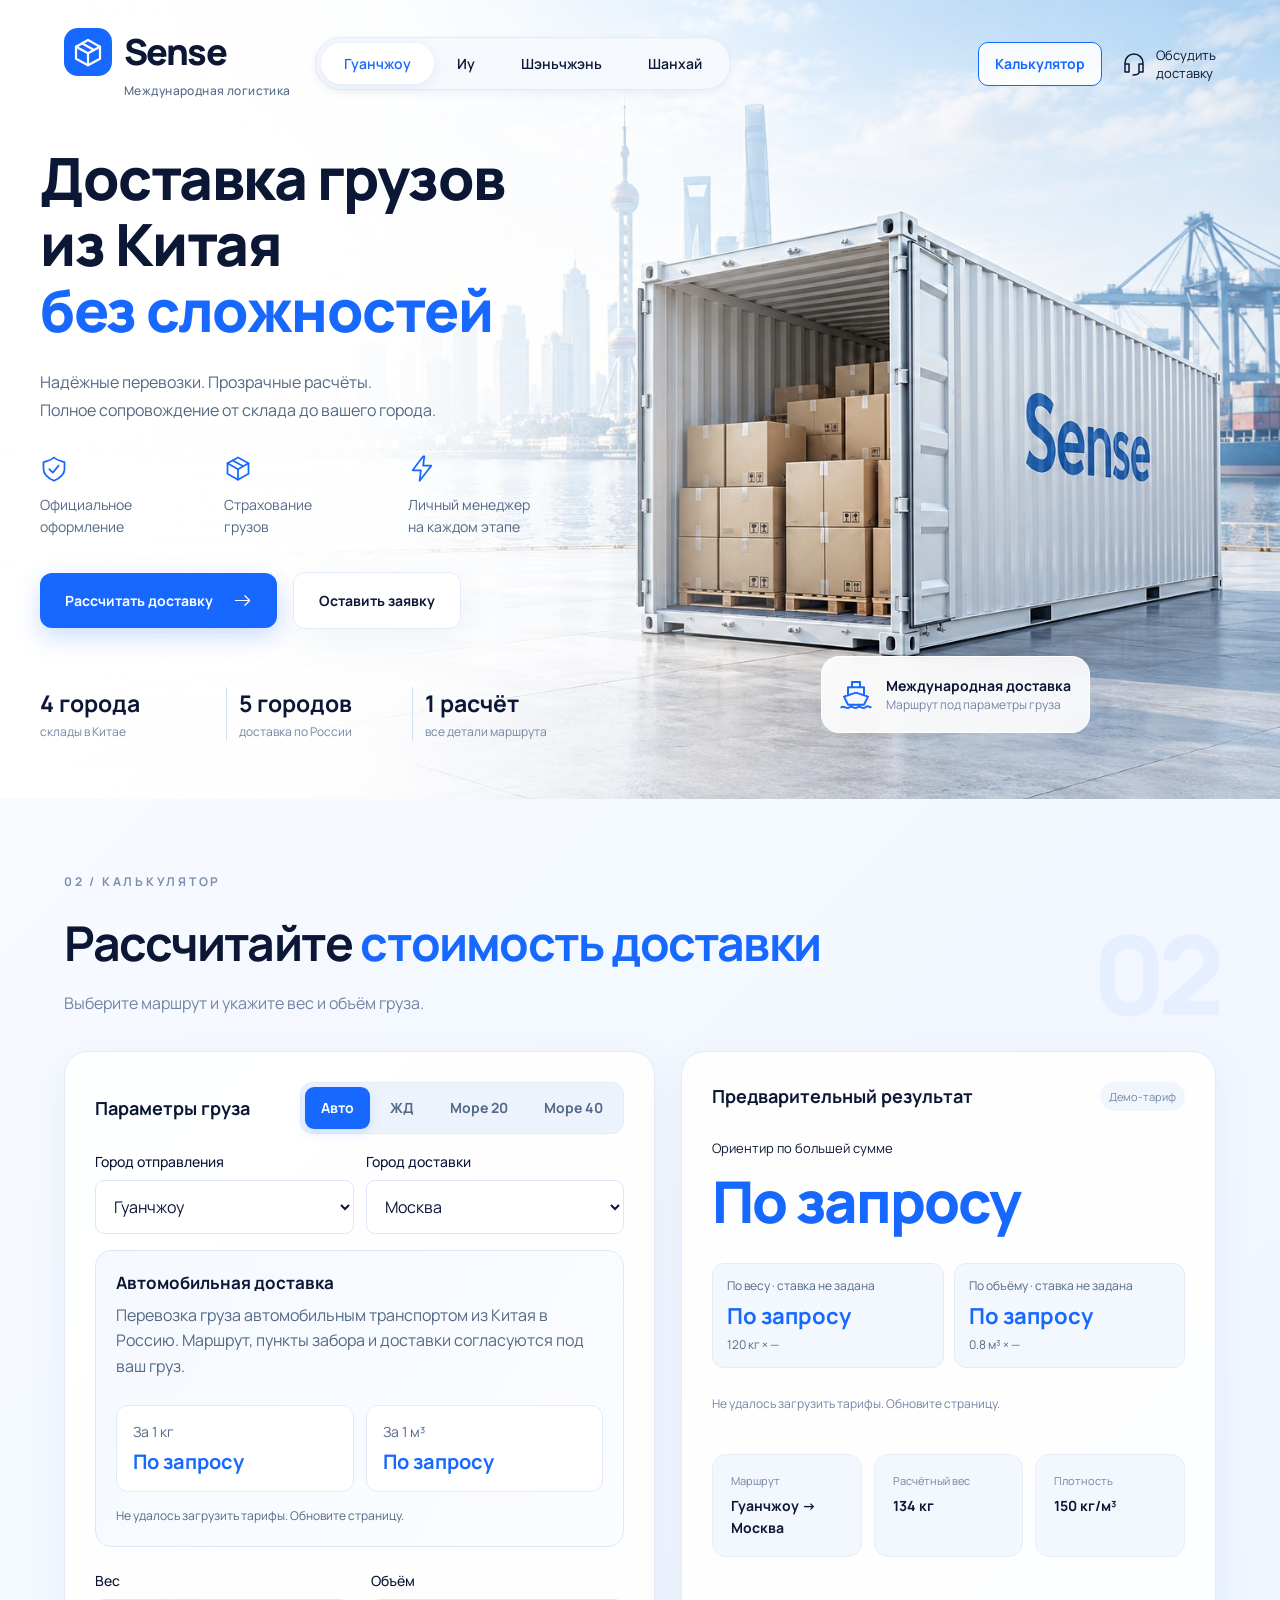
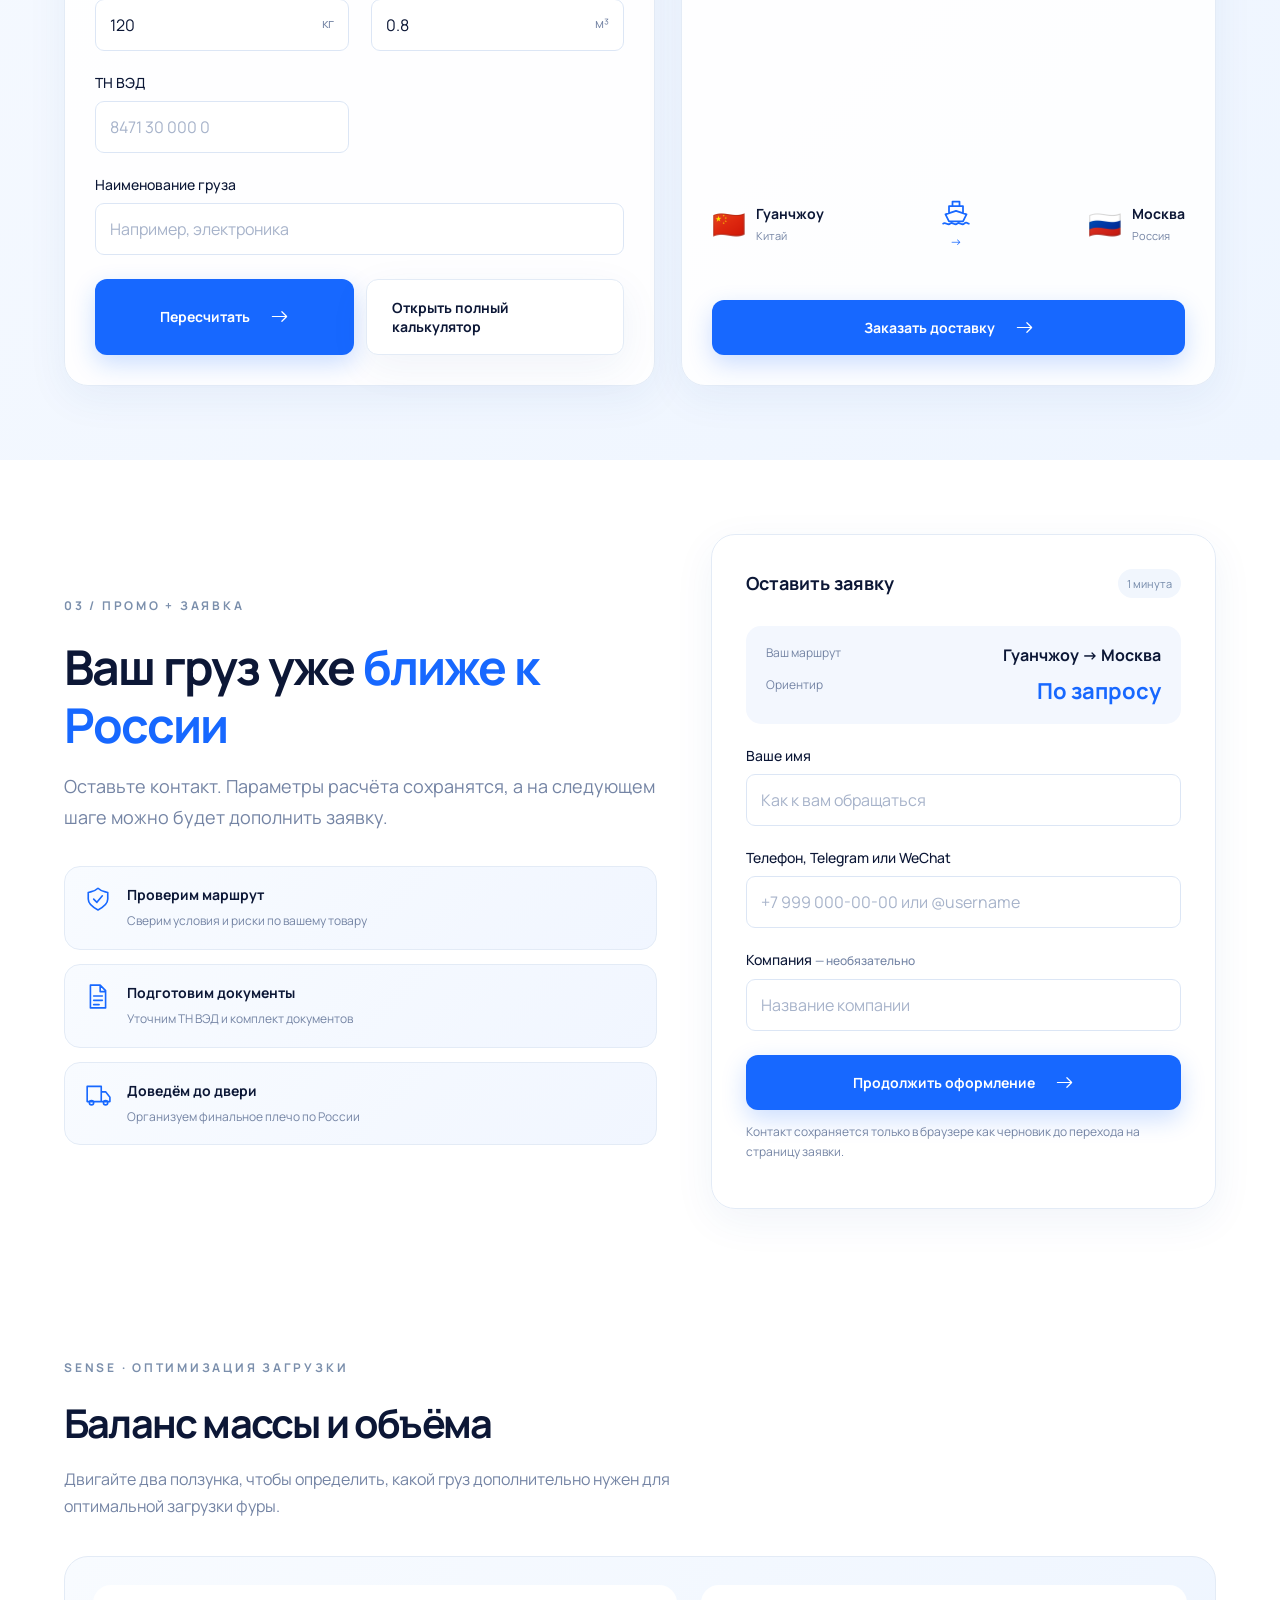
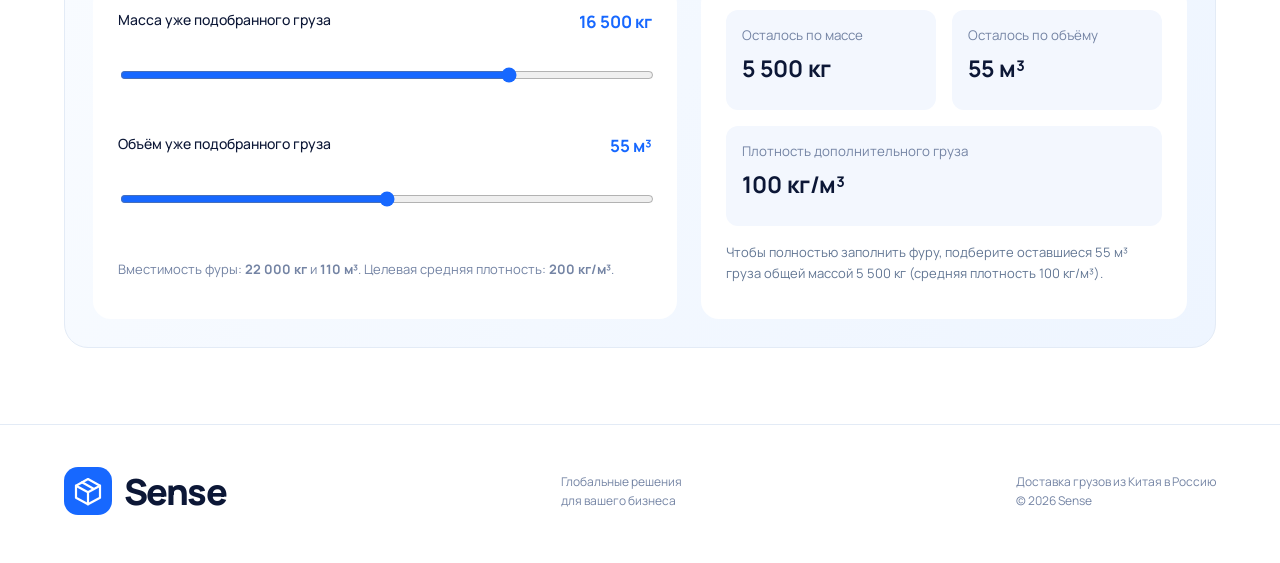
==== commit b527adbe: "Enable mass-volume balance calculator on homepage" ====
--- a/index.html
+++ b/index.html
@@ -1,1167 +1,2 @@
 <!doctype html>
-<html lang="ru">
-<head>
-  <meta charset="utf-8" />
-  <meta name="viewport" content="width=device-width, initial-scale=1" />
-  <meta name="theme-color" content="#f6f8fb" />
-  <title>Sense Cargo — калькулятор доставки из Китая</title>
-  <meta
-    name="description"
-    content="Интерактивный калькулятор доставки грузов из Китая в Россию: вес, объем, ТН ВЭД, город отправления и назначения."
-  />
-  <style>
-    :root {
-      --bg: #f7f9fc;
-      --panel: rgba(255,255,255,.82);
-      --panel-strong: #ffffff;
-      --ink: #101720;
-      --muted: #687382;
-      --line: #dfe5ec;
-      --line-strong: #cbd4df;
-      --accent: #1667ff;
-      --accent-2: #0c4bd8;
-      --accent-soft: #eaf1ff;
-      --ok: #0a9b69;
-      --shadow: 0 24px 70px rgba(27, 48, 75, .11);
-      --radius: 24px;
-      --max: 1240px;
-    }
-
-    * { box-sizing: border-box; }
-    html {
-      scroll-behavior: smooth;
-      background: var(--bg);
-    }
-    body {
-      margin: 0;
-      font-family: Inter, ui-sans-serif, -apple-system, BlinkMacSystemFont, "Segoe UI", sans-serif;
-      color: var(--ink);
-      background:
-        linear-gradient(rgba(14, 28, 47, .035) 1px, transparent 1px),
-        linear-gradient(90deg, rgba(14, 28, 47, .035) 1px, transparent 1px),
-        radial-gradient(circle at 50% 0%, rgba(22, 103, 255, .08), transparent 32rem),
-        var(--bg);
-      background-size: 32px 32px, 32px 32px, auto, auto;
-      overflow-x: hidden;
-    }
-
-    button, input, textarea, select { font: inherit; }
-    button { cursor: pointer; }
-    a { color: inherit; text-decoration: none; }
-
-    .scroll-progress {
-      position: fixed;
-      left: 0;
-      top: 0;
-      width: 0%;
-      height: 3px;
-      z-index: 100;
-      background: linear-gradient(90deg, var(--accent), #5aa8ff);
-      box-shadow: 0 0 18px rgba(22,103,255,.45);
-    }
-
-    .topbar {
-      position: fixed;
-      inset: 0 0 auto 0;
-      height: 76px;
-      z-index: 50;
-      display: flex;
-      align-items: center;
-      border-bottom: 1px solid rgba(205, 215, 227, .72);
-      background: rgba(247,249,252,.78);
-      backdrop-filter: blur(16px);
-      -webkit-backdrop-filter: blur(16px);
-    }
-
-    .topbar-inner {
-      width: min(var(--max), calc(100% - 40px));
-      margin: 0 auto;
-      display: grid;
-      grid-template-columns: 1fr auto 1fr;
-      align-items: center;
-      gap: 24px;
-    }
-
-    .brand {
-      display: inline-flex;
-      align-items: center;
-      gap: 10px;
-      font-weight: 800;
-      letter-spacing: -.03em;
-    }
-
-    .brand-mark {
-      width: 30px;
-      height: 30px;
-      border-radius: 10px;
-      display: grid;
-      place-items: center;
-      background: var(--ink);
-      color: #fff;
-      font-size: 13px;
-      box-shadow: inset 0 0 0 1px rgba(255,255,255,.1);
-    }
-
-    .brand small {
-      display: block;
-      color: var(--muted);
-      font-size: 10px;
-      letter-spacing: .13em;
-      font-weight: 700;
-      text-transform: uppercase;
-      margin-top: -2px;
-    }
-
-    .city-tabs {
-      display: flex;
-      align-items: center;
-      justify-content: center;
-      gap: 6px;
-      padding: 5px;
-      background: rgba(255,255,255,.72);
-      border: 1px solid var(--line);
-      border-radius: 15px;
-      box-shadow: 0 8px 24px rgba(35, 50, 73, .05);
-    }
-
-    .city-tab {
-      border: 0;
-      color: #5f6b79;
-      background: transparent;
-      padding: 9px 13px;
-      border-radius: 11px;
-      transition: .24s ease;
-      white-space: nowrap;
-      font-size: 13px;
-      font-weight: 700;
-    }
-
-    .city-tab:hover { color: var(--ink); background: #f2f5f8; }
-    .city-tab.active {
-      color: #fff;
-      background: var(--ink);
-      box-shadow: 0 7px 18px rgba(15, 23, 32, .16);
-    }
-
-    .top-actions {
-      justify-self: end;
-      display: flex;
-      align-items: center;
-      gap: 10px;
-    }
-
-    .ghost-btn {
-      border: 1px solid var(--line-strong);
-      border-radius: 12px;
-      background: rgba(255,255,255,.7);
-      padding: 9px 13px;
-      font-weight: 700;
-      font-size: 13px;
-      transition: .2s ease;
-    }
-    .ghost-btn:hover { border-color: #b7c2cf; transform: translateY(-1px); }
-
-    main { min-height: 100vh; }
-
-    .hero {
-      min-height: 100vh;
-      padding: 128px 20px 70px;
-      display: grid;
-      place-items: center;
-      position: relative;
-      isolation: isolate;
-    }
-
-    .hero::after {
-      content: "";
-      position: absolute;
-      width: min(780px, 80vw);
-      aspect-ratio: 1;
-      border-radius: 50%;
-      background: radial-gradient(circle, rgba(22,103,255,.08), transparent 66%);
-      z-index: -1;
-      filter: blur(3px);
-    }
-
-    .hero-inner {
-      width: min(var(--max), 100%);
-      display: grid;
-      justify-items: center;
-      text-align: center;
-      gap: 28px;
-    }
-
-    .eyebrow {
-      display: inline-flex;
-      align-items: center;
-      gap: 8px;
-      padding: 8px 12px;
-      border: 1px solid var(--line);
-      background: rgba(255,255,255,.78);
-      border-radius: 999px;
-      color: #5e6b7a;
-      font-weight: 700;
-      font-size: 12px;
-      letter-spacing: .04em;
-      text-transform: uppercase;
-      box-shadow: 0 10px 26px rgba(24, 42, 69, .05);
-    }
-
-    .eyebrow-dot {
-      width: 7px;
-      height: 7px;
-      border-radius: 50%;
-      background: var(--ok);
-      box-shadow: 0 0 0 5px rgba(10,155,105,.10);
-    }
-
-    h1 {
-      margin: 0;
-      max-width: 860px;
-      font-size: clamp(42px, 6.1vw, 88px);
-      line-height: .94;
-      letter-spacing: -.065em;
-      font-weight: 780;
-    }
-
-    .hero-copy {
-      margin: 0;
-      max-width: 680px;
-      color: var(--muted);
-      font-size: clamp(16px, 1.6vw, 20px);
-      line-height: 1.6;
-    }
-
-    .container-stage {
-      width: min(930px, 96vw);
-      height: min(470px, 49vw);
-      min-height: 330px;
-      position: relative;
-      perspective: 1100px;
-      margin-top: 4px;
-    }
-
-    .visual-shell {
-      width: 100%;
-      height: 100%;
-      position: absolute;
-      inset: 0;
-      transform-style: preserve-3d;
-      will-change: transform;
-      transition: transform .2s linear;
-      filter: drop-shadow(0 35px 30px rgba(19, 35, 55, .16));
-    }
-
-    .container-svg { width: 100%; height: 100%; overflow: visible; }
-
-    .origin-card {
-      position: absolute;
-      left: 4.5%;
-      top: 11%;
-      padding: 13px 15px;
-      border: 1px solid rgba(203,212,223,.86);
-      background: rgba(255,255,255,.84);
-      backdrop-filter: blur(12px);
-      border-radius: 14px;
-      text-align: left;
-      box-shadow: 0 16px 36px rgba(33, 47, 67, .08);
-      transform: translateZ(30px);
-    }
-    .origin-card span {
-      display: block;
-      font-size: 10px;
-      color: var(--muted);
-      letter-spacing: .12em;
-      text-transform: uppercase;
-      font-weight: 800;
-      margin-bottom: 4px;
-    }
-    .origin-card strong { font-size: 16px; }
-
-    .container-status {
-      position: absolute;
-      right: 4.5%;
-      bottom: 13%;
-      padding: 11px 13px;
-      border: 1px solid rgba(203,212,223,.86);
-      background: rgba(255,255,255,.84);
-      backdrop-filter: blur(12px);
-      border-radius: 14px;
-      box-shadow: 0 16px 36px rgba(33, 47, 67, .08);
-      color: #5f6b79;
-      font-size: 12px;
-      font-weight: 700;
-    }
-    .container-status strong { color: var(--ink); }
-
-    .scroll-cue {
-      display: inline-flex;
-      flex-direction: column;
-      align-items: center;
-      gap: 8px;
-      color: #7e8996;
-      font-size: 11px;
-      text-transform: uppercase;
-      letter-spacing: .13em;
-      font-weight: 800;
-    }
-    .scroll-cue i {
-      display: block;
-      width: 1px;
-      height: 34px;
-      background: linear-gradient(var(--line-strong), transparent);
-      animation: cue 1.8s infinite ease-in-out;
-      transform-origin: top;
-    }
-    @keyframes cue {
-      0%, 100% { transform: scaleY(.45); opacity: .45; }
-      50% { transform: scaleY(1); opacity: 1; }
-    }
-
-    .calculator-section {
-      min-height: 100vh;
-      padding: 108px 20px 120px;
-      display: flex;
-      align-items: center;
-      position: relative;
-    }
-
-    .calculator-wrap {
-      width: min(var(--max), 100%);
-      margin: 0 auto;
-    }
-
-    .section-kicker {
-      color: var(--accent);
-      text-transform: uppercase;
-      letter-spacing: .15em;
-      font-size: 11px;
-      font-weight: 850;
-      margin-bottom: 12px;
-    }
-
-    h2 {
-      margin: 0 0 16px;
-      font-size: clamp(38px, 4.7vw, 66px);
-      letter-spacing: -.055em;
-      line-height: 1;
-    }
-
-    .section-copy {
-      margin: 0 0 40px;
-      max-width: 680px;
-      color: var(--muted);
-      line-height: 1.65;
-      font-size: 16px;
-    }
-
-    .calc-grid {
-      display: grid;
-      grid-template-columns: minmax(0, 1.38fr) minmax(320px, .62fr);
-      gap: 20px;
-      align-items: stretch;
-    }
-
-    .calc-panel, .summary-panel {
-      background: var(--panel);
-      border: 1px solid rgba(209,218,229,.94);
-      border-radius: var(--radius);
-      box-shadow: var(--shadow);
-      backdrop-filter: blur(13px);
-    }
-
-    .calc-panel { padding: 24px; }
-    .summary-panel {
-      padding: 24px;
-      display: flex;
-      flex-direction: column;
-      position: relative;
-      overflow: hidden;
-    }
-
-    .summary-panel::before {
-      content: "";
-      position: absolute;
-      inset: 0 0 auto 0;
-      height: 3px;
-      background: linear-gradient(90deg, var(--accent), #69b0ff);
-    }
-
-    .form-grid {
-      display: grid;
-      grid-template-columns: repeat(2, minmax(0,1fr));
-      gap: 16px;
-    }
-
-    .field { display: grid; gap: 8px; }
-    .field.full { grid-column: 1 / -1; }
-
-    label {
-      font-size: 12px;
-      color: #52606f;
-      font-weight: 780;
-      letter-spacing: .015em;
-    }
-
-    .input-wrap { position: relative; }
-    .unit {
-      position: absolute;
-      right: 13px;
-      top: 50%;
-      transform: translateY(-50%);
-      color: #87919e;
-      font-size: 12px;
-      pointer-events: none;
-      font-weight: 700;
-    }
-
-    input, textarea, select {
-      width: 100%;
-      border: 1px solid var(--line);
-      background: rgba(255,255,255,.9);
-      color: var(--ink);
-      border-radius: 13px;
-      padding: 13px 14px;
-      outline: none;
-      transition: .18s ease;
-    }
-    input:focus, textarea:focus, select:focus {
-      border-color: rgba(22,103,255,.62);
-      box-shadow: 0 0 0 4px rgba(22,103,255,.08);
-    }
-    input.has-unit { padding-right: 52px; }
-    textarea { min-height: 106px; resize: vertical; }
-
-    .route-box {
-      margin-bottom: 18px;
-      display: grid;
-      grid-template-columns: 1fr auto 1fr;
-      gap: 12px;
-      align-items: center;
-      background: rgba(246,248,251,.95);
-      border: 1px solid var(--line);
-      border-radius: 16px;
-      padding: 14px;
-    }
-    .route-point span {
-      display: block;
-      color: #89939f;
-      font-size: 10px;
-      font-weight: 800;
-      text-transform: uppercase;
-      letter-spacing: .11em;
-      margin-bottom: 5px;
-    }
-    .route-point strong { font-size: 14px; }
-    .route-arrow {
-      width: 33px;
-      height: 33px;
-      border-radius: 50%;
-      display: grid;
-      place-items: center;
-      background: #fff;
-      border: 1px solid var(--line);
-      color: var(--accent);
-    }
-
-    .calc-actions {
-      margin-top: 18px;
-      display: flex;
-      align-items: center;
-      gap: 12px;
-      flex-wrap: wrap;
-    }
-    .primary-btn {
-      border: 0;
-      border-radius: 13px;
-      background: var(--ink);
-      color: #fff;
-      padding: 13px 18px;
-      font-weight: 800;
-      box-shadow: 0 10px 25px rgba(15,23,32,.15);
-      transition: .2s ease;
-    }
-    .primary-btn:hover { transform: translateY(-2px); box-shadow: 0 13px 28px rgba(15,23,32,.2); }
-    .primary-btn.accent { background: var(--accent); }
-    .primary-btn.accent:hover { background: var(--accent-2); }
-    .microcopy { color: #88929e; font-size: 11px; }
-
-    .summary-head {
-      display: flex;
-      align-items: center;
-      justify-content: space-between;
-      gap: 12px;
-      margin-bottom: 28px;
-    }
-    .summary-head strong { font-size: 15px; }
-    .status-pill {
-      padding: 6px 9px;
-      border-radius: 999px;
-      background: #edf8f4;
-      color: #0c8c61;
-      border: 1px solid #d8efe7;
-      font-size: 10px;
-      text-transform: uppercase;
-      letter-spacing: .09em;
-      font-weight: 850;
-    }
-
-    .price-label {
-      color: #7e8996;
-      font-size: 11px;
-      text-transform: uppercase;
-      letter-spacing: .12em;
-      font-weight: 800;
-    }
-    .price {
-      font-size: clamp(42px, 4.3vw, 64px);
-      letter-spacing: -.055em;
-      font-weight: 780;
-      margin: 4px 0 6px;
-    }
-    .price-sub { color: #8a94a0; font-size: 12px; line-height: 1.5; }
-
-    .summary-lines {
-      border-top: 1px solid var(--line);
-      margin-top: 24px;
-      padding-top: 18px;
-      display: grid;
-      gap: 12px;
-    }
-    .summary-line {
-      display: flex;
-      justify-content: space-between;
-      gap: 20px;
-      color: #6e7986;
-      font-size: 12px;
-    }
-    .summary-line strong { color: var(--ink); font-size: 12px; }
-
-    .summary-note {
-      margin-top: auto;
-      padding-top: 26px;
-      color: #82909d;
-      font-size: 11px;
-      line-height: 1.55;
-    }
-
-    .fixed-order {
-      position: fixed;
-      right: 26px;
-      bottom: 26px;
-      z-index: 60;
-      display: flex;
-      align-items: center;
-      gap: 10px;
-      border: 0;
-      border-radius: 16px;
-      background: var(--accent);
-      color: #fff;
-      padding: 15px 18px;
-      box-shadow: 0 16px 36px rgba(22,103,255,.28);
-      font-weight: 850;
-      transition: .2s ease;
-    }
-    .fixed-order:hover { transform: translateY(-3px); background: var(--accent-2); }
-    .fixed-order .arrow { transition: transform .2s ease; }
-    .fixed-order:hover .arrow { transform: translateX(3px); }
-
-    .reveal {
-      opacity: 0;
-      transform: translateY(24px);
-      transition: opacity .7s ease, transform .7s cubic-bezier(.2,.7,.2,1);
-    }
-    .reveal.visible { opacity: 1; transform: translateY(0); }
-
-    .modal {
-      position: fixed;
-      inset: 0;
-      z-index: 120;
-      display: none;
-      place-items: center;
-      padding: 20px;
-      background: rgba(15, 23, 32, .32);
-      backdrop-filter: blur(8px);
-    }
-    .modal.open { display: grid; }
-    .modal-card {
-      width: min(520px, 100%);
-      background: #fff;
-      border: 1px solid var(--line);
-      border-radius: 22px;
-      box-shadow: 0 35px 90px rgba(15,23,32,.25);
-      padding: 24px;
-      animation: modalIn .22s ease-out;
-    }
-    @keyframes modalIn { from { opacity: 0; transform: translateY(12px) scale(.98); } }
-
-    .modal-head {
-      display: flex;
-      align-items: flex-start;
-      justify-content: space-between;
-      gap: 20px;
-      margin-bottom: 20px;
-    }
-    .modal-head h3 { margin: 0; font-size: 26px; letter-spacing: -.035em; }
-    .modal-head p { margin: 6px 0 0; color: var(--muted); font-size: 13px; line-height: 1.5; }
-    .modal-close {
-      width: 34px; height: 34px;
-      border: 1px solid var(--line);
-      background: #fff;
-      border-radius: 10px;
-      font-size: 19px;
-      color: #66727f;
-    }
-    .order-preview {
-      margin: 16px 0 18px;
-      padding: 14px;
-      border-radius: 14px;
-      background: #f6f8fb;
-      border: 1px solid var(--line);
-      color: #5f6b79;
-      font-size: 12px;
-      line-height: 1.6;
-    }
-
-    .toast {
-      position: fixed;
-      left: 50%;
-      bottom: 28px;
-      transform: translate(-50%, 20px);
-      background: var(--ink);
-      color: #fff;
-      padding: 12px 15px;
-      border-radius: 12px;
-      z-index: 140;
-      opacity: 0;
-      pointer-events: none;
-      transition: .25s ease;
-      font-size: 13px;
-      font-weight: 700;
-      box-shadow: 0 14px 34px rgba(15,23,32,.22);
-    }
-    .toast.show { opacity: 1; transform: translate(-50%, 0); }
-
-    @media (max-width: 900px) {
-      .topbar { height: auto; min-height: 76px; }
-      .topbar-inner {
-        grid-template-columns: 1fr auto;
-        padding: 10px 0;
-      }
-      .city-tabs {
-        grid-column: 1 / -1;
-        grid-row: 2;
-        overflow-x: auto;
-        width: 100%;
-        justify-content: flex-start;
-      }
-      .top-actions { grid-column: 2; grid-row: 1; }
-      .hero { padding-top: 154px; }
-      .calc-grid { grid-template-columns: 1fr; }
-      .summary-panel { min-height: 360px; }
-      .container-stage { min-height: 300px; }
-    }
-
-    @media (max-width: 640px) {
-      .topbar-inner { width: min(100% - 24px, var(--max)); gap: 8px; }
-      .brand small { display: none; }
-      .ghost-btn { display: none; }
-      .hero { padding-left: 14px; padding-right: 14px; }
-      h1 { font-size: clamp(40px, 14vw, 64px); }
-      .hero-copy { font-size: 15px; }
-      .container-stage { width: 112vw; min-height: 275px; left: 0; }
-      .origin-card { left: 10%; top: 8%; }
-      .container-status { right: 9%; bottom: 7%; }
-      .calculator-section { padding-left: 12px; padding-right: 12px; }
-      .calc-panel, .summary-panel { border-radius: 19px; }
-      .calc-panel, .summary-panel { padding: 18px; }
-      .form-grid { grid-template-columns: 1fr; }
-      .field.full { grid-column: auto; }
-      .route-box { grid-template-columns: 1fr; }
-      .route-arrow { transform: rotate(90deg); }
-      .fixed-order {
-        right: 14px;
-        bottom: 14px;
-        left: 14px;
-        justify-content: center;
-      }
-      .toast { bottom: 82px; }
-    }
-
-    @media (prefers-reduced-motion: reduce) {
-      *, *::before, *::after {
-        scroll-behavior: auto !important;
-        animation-duration: .001ms !important;
-        transition-duration: .001ms !important;
-      }
-    }
-  </style>
-</head>
-<body>
-  <div class="scroll-progress" id="scrollProgress"></div>
-
-  <header class="topbar">
-    <div class="topbar-inner">
-      <a class="brand" href="#top" aria-label="Sense Cargo">
-        <span class="brand-mark">S</span>
-        <span>Sense <small>China cargo</small></span>
-      </a>
-
-      <nav class="city-tabs" aria-label="Город отправления в Китае">
-        <button class="city-tab active" data-city="Гуанчжоу" type="button">Гуанчжоу</button>
-        <button class="city-tab" data-city="Иу" type="button">Иу</button>
-        <button class="city-tab" data-city="Шэньчжэнь" type="button">Шэньчжэнь</button>
-        <button class="city-tab" data-city="Шанхай" type="button">Шанхай</button>
-      </nav>
-
-      <div class="top-actions">
-        <a class="ghost-btn" href="#calculator">Рассчитать стоимость</a>
-      </div>
-    </div>
-  </header>
-
-  <main id="top">
-    <section class="hero">
-      <div class="hero-inner">
-        <div class="eyebrow reveal">
-          <span class="eyebrow-dot"></span>
-          Сборные грузы · Китай → Россия
-        </div>
-
-        <h1 class="reveal">Доставка без лишних расчётов</h1>
-        <p class="hero-copy reveal">
-          Выберите склад в Китае, укажите параметры груза и получите ориентир по стоимости доставки в нужный город России.
-        </p>
-
-        <div class="container-stage reveal" id="containerStage">
-          <div class="visual-shell" id="visualShell">
-            <svg class="container-svg" viewBox="0 0 980 500" role="img" aria-label="Схематичный 3D-контейнер, наполовину заполненный коробками">
-              <defs>
-                <linearGradient id="floor" x1="0" y1="0" x2="1" y2="1">
-                  <stop offset="0" stop-color="#eef2f6"/>
-                  <stop offset="1" stop-color="#dce3eb"/>
-                </linearGradient>
-                <linearGradient id="metal" x1="0" y1="0" x2="1" y2="1">
-                  <stop offset="0" stop-color="#eef2f6"/>
-                  <stop offset="1" stop-color="#cbd4df"/>
-                </linearGradient>
-                <linearGradient id="boxFront" x1="0" y1="0" x2="1" y2="1">
-                  <stop offset="0" stop-color="#d9b27d"/>
-                  <stop offset="1" stop-color="#bd8c54"/>
-                </linearGradient>
-                <linearGradient id="boxTop" x1="0" y1="0" x2="1" y2="1">
-                  <stop offset="0" stop-color="#ecd1a8"/>
-                  <stop offset="1" stop-color="#d3a670"/>
-                </linearGradient>
-                <linearGradient id="boxSide" x1="0" y1="0" x2="1" y2="1">
-                  <stop offset="0" stop-color="#bf8d55"/>
-                  <stop offset="1" stop-color="#a9723f"/>
-                </linearGradient>
-                <filter id="softShadow" x="-30%" y="-30%" width="160%" height="170%">
-                  <feDropShadow dx="0" dy="18" stdDeviation="18" flood-color="#22354c" flood-opacity=".18"/>
-                </filter>
-              </defs>
-
-              <ellipse cx="498" cy="402" rx="360" ry="57" fill="#c9d2dd" opacity=".26"/>
-
-              <g filter="url(#softShadow)">
-                <polygon points="175,332 365,188 816,238 628,391" fill="url(#floor)" stroke="#aeb9c6" stroke-width="2"/>
-                <polygon points="175,332 175,168 365,60 365,188" fill="#f7f9fb" fill-opacity=".48" stroke="#aeb9c6" stroke-width="2"/>
-                <polygon points="365,60 816,112 816,238 365,188" fill="#f9fbfd" fill-opacity=".36" stroke="#aeb9c6" stroke-width="2"/>
-                <polygon points="628,391 816,238 816,112 628,232" fill="#edf1f5" fill-opacity=".38" stroke="#aeb9c6" stroke-width="2"/>
-
-                <g opacity=".62" stroke="#b7c1cd" stroke-width="1.4">
-                  <line x1="225" y1="303" x2="413" y2="163"/>
-                  <line x1="285" y1="337" x2="472" y2="196"/>
-                  <line x1="354" y1="362" x2="539" y2="215"/>
-                  <line x1="430" y1="371" x2="606" y2="222"/>
-                  <line x1="510" y1="381" x2="679" y2="230"/>
-                </g>
-
-                <g>
-                  <g transform="translate(0 2)">
-                    <polygon points="288,287 345,247 414,255 357,298" fill="url(#boxTop)"/>
-                    <polygon points="288,287 357,298 357,348 288,334" fill="url(#boxFront)"/>
-                    <polygon points="357,298 414,255 414,306 357,348" fill="url(#boxSide)"/>
-                    <path d="M322 291v50" stroke="#9d6c39" stroke-width="2" opacity=".55"/>
-                  </g>
-                  <g transform="translate(72 -1)">
-                    <polygon points="288,287 345,247 414,255 357,298" fill="url(#boxTop)"/>
-                    <polygon points="288,287 357,298 357,348 288,334" fill="url(#boxFront)"/>
-                    <polygon points="357,298 414,255 414,306 357,348" fill="url(#boxSide)"/>
-                  </g>
-                  <g transform="translate(144 -2)">
-                    <polygon points="288,287 345,247 414,255 357,298" fill="url(#boxTop)"/>
-                    <polygon points="288,287 357,298 357,348 288,334" fill="url(#boxFront)"/>
-                    <polygon points="357,298 414,255 414,306 357,348" fill="url(#boxSide)"/>
-                  </g>
-                  <g transform="translate(218 -5)">
-                    <polygon points="288,287 345,247 414,255 357,298" fill="url(#boxTop)"/>
-                    <polygon points="288,287 357,298 357,348 288,334" fill="url(#boxFront)"/>
-                    <polygon points="357,298 414,255 414,306 357,348" fill="url(#boxSide)"/>
-                  </g>
-
-                  <g transform="translate(48 -66) scale(.95)">
-                    <polygon points="288,287 345,247 414,255 357,298" fill="url(#boxTop)"/>
-                    <polygon points="288,287 357,298 357,348 288,334" fill="url(#boxFront)"/>
-                    <polygon points="357,298 414,255 414,306 357,348" fill="url(#boxSide)"/>
-                  </g>
-                  <g transform="translate(117 -69) scale(.95)">
-                    <polygon points="288,287 345,247 414,255 357,298" fill="url(#boxTop)"/>
-                    <polygon points="288,287 357,298 357,348 288,334" fill="url(#boxFront)"/>
-                    <polygon points="357,298 414,255 414,306 357,348" fill="url(#boxSide)"/>
-                  </g>
-                  <g transform="translate(187 -71) scale(.95)">
-                    <polygon points="288,287 345,247 414,255 357,298" fill="url(#boxTop)"/>
-                    <polygon points="288,287 357,298 357,348 288,334" fill="url(#boxFront)"/>
-                    <polygon points="357,298 414,255 414,306 357,348" fill="url(#boxSide)"/>
-                  </g>
-                </g>
-
-                <g fill="none" stroke="#8794a3" stroke-width="5" stroke-linecap="round" stroke-linejoin="round">
-                  <polyline points="175,332 175,168 365,60 816,112 816,238 628,391 175,332"/>
-                  <polyline points="365,60 365,188 628,232 628,391"/>
-                  <line x1="365" y1="188" x2="175" y2="332"/>
-                  <line x1="365" y1="188" x2="816" y2="238"/>
-                </g>
-
-                <g fill="none" stroke="#a3aeb9" stroke-width="2" opacity=".8">
-                  <polyline points="196,316 196,181 365,84"/>
-                  <polyline points="218,300 218,194 365,107"/>
-                  <polyline points="240,283 240,206 365,129"/>
-                  <polyline points="263,265 263,219 365,152"/>
-                  <line x1="410" y1="66" x2="410" y2="193"/>
-                  <line x1="455" y1="72" x2="455" y2="198"/>
-                  <line x1="500" y1="76" x2="500" y2="203"/>
-                  <line x1="545" y1="81" x2="545" y2="208"/>
-                  <line x1="590" y1="86" x2="590" y2="213"/>
-                  <line x1="635" y1="91" x2="635" y2="219"/>
-                  <line x1="680" y1="97" x2="680" y2="224"/>
-                  <line x1="725" y1="102" x2="725" y2="229"/>
-                  <line x1="770" y1="107" x2="770" y2="234"/>
-                </g>
-              </g>
-            </svg>
-          </div>
-
-          <div class="origin-card">
-            <span>Склад отправления</span>
-            <strong id="heroOrigin">Гуанчжоу</strong>
-          </div>
-
-          <div class="container-status">
-            Контейнер заполнен: <strong>≈ 52%</strong>
-          </div>
-        </div>
-
-        <a href="#calculator" class="scroll-cue reveal">
-          Рассчитать
-          <i></i>
-        </a>
-      </div>
-    </section>
-
-    <section class="calculator-section" id="calculator">
-      <div class="calculator-wrap">
-        <div class="section-kicker reveal">02 / Калькулятор</div>
-        <h2 class="reveal">Рассчитайте груз</h2>
-        <p class="section-copy reveal">
-          Заполните параметры. Оценка нужна для первичного понимания бюджета — итоговый тариф подтверждается после проверки груза и маршрута.
-        </p>
-
-        <div class="calc-grid">
-          <form class="calc-panel reveal" id="cargoForm">
-            <div class="route-box">
-              <div class="route-point">
-                <span>Откуда</span>
-                <strong id="routeOrigin">Гуанчжоу, Китай</strong>
-              </div>
-              <div class="route-arrow">→</div>
-              <div class="route-point">
-                <span>Куда</span>
-                <strong id="routeDestination">Москва, Россия</strong>
-              </div>
-            </div>
-
-            <div class="form-grid">
-              <div class="field">
-                <label for="weight">Вес груза</label>
-                <div class="input-wrap">
-                  <input class="has-unit" id="weight" type="number" min="1" step="1" value="500" required />
-                  <span class="unit">кг</span>
-                </div>
-              </div>
-
-              <div class="field">
-                <label for="volume">Объём груза</label>
-                <div class="input-wrap">
-                  <input class="has-unit" id="volume" type="number" min=".01" step=".01" value="3.2" required />
-                  <span class="unit">м³</span>
-                </div>
-              </div>
-
-              <div class="field">
-                <label for="tnved">Код ТН ВЭД</label>
-                <input id="tnved" type="text" inputmode="numeric" placeholder="Например, 8517620009" maxlength="10" />
-              </div>
-
-              <div class="field">
-                <label for="destination">Город доставки</label>
-                <select id="destination">
-                  <option>Москва</option>
-                  <option>Краснодар</option>
-                  <option>Санкт-Петербург</option>
-                  <option>Новосибирск</option>
-                  <option>Челябинск</option>
-                </select>
-              </div>
-
-              <div class="field full">
-                <label for="cargoName">Наименование груза</label>
-                <input id="cargoName" type="text" placeholder="Например, электроника / одежда / комплектующие" />
-              </div>
-
-              <div class="field full">
-                <label for="comment">Комментарий</label>
-                <textarea id="comment" placeholder="Габариты, упаковка, особенности, желаемый срок и другие детали"></textarea>
-              </div>
-            </div>
-
-            <div class="calc-actions">
-              <button class="primary-btn" type="submit">Пересчитать</button>
-              <span class="microcopy">Расчёт работает локально, без отправки данных.</span>
-            </div>
-          </form>
-
-          <aside class="summary-panel reveal">
-            <div class="summary-head">
-              <strong>Предварительный расчёт</strong>
-              <span class="status-pill">Демо</span>
-            </div>
-
-            <div class="price-label">Ориентировочная стоимость</div>
-            <div class="price" id="price">95 900 ₽</div>
-            <div class="price-sub">Не является публичной офертой. Точный тариф зависит от категории, плотности груза, упаковки и условий перевозки.</div>
-
-            <div class="summary-lines">
-              <div class="summary-line">
-                <span>Маршрут</span>
-                <strong id="summaryRoute">Гуанчжоу → Москва</strong>
-              </div>
-              <div class="summary-line">
-                <span>Расчётный вес</span>
-                <strong id="chargeableWeight">534 кг</strong>
-              </div>
-              <div class="summary-line">
-                <span>Объём</span>
-                <strong id="summaryVolume">3.20 м³</strong>
-              </div>
-              <div class="summary-line">
-                <span>Плотность</span>
-                <strong id="density">156 кг/м³</strong>
-              </div>
-            </div>
-
-            <div class="summary-note">
-              Формула сейчас демонстрационная: её легко заменить на реальные тарифы по городам Китая, типу доставки, плотности, ТН ВЭД и внутреннему плечу по России.
-            </div>
-          </aside>
-        </div>
-      </div>
-    </section>
-  </main>
-
-  <button class="fixed-order" type="button" id="orderButton">
-    Заказать доставку <span class="arrow">→</span>
-  </button>
-
-  <div class="modal" id="orderModal" aria-hidden="true">
-    <div class="modal-card" role="dialog" aria-modal="true" aria-labelledby="modalTitle">
-      <div class="modal-head">
-        <div>
-          <h3 id="modalTitle">Заявка на доставку</h3>
-          <p>Оставьте контакт — менеджер сможет уточнить детали груза и подтвердить тариф.</p>
-        </div>
-        <button class="modal-close" id="modalClose" aria-label="Закрыть" type="button">×</button>
-      </div>
-
-      <div class="field">
-        <label for="contact">Телефон / Telegram / WeChat</label>
-        <input id="contact" type="text" placeholder="+7 999 000-00-00 или @username" />
-      </div>
-
-      <div class="order-preview" id="orderPreview"></div>
-
-      <button class="primary-btn accent" id="sendOrder" type="button">Отправить заявку</button>
-      <div class="microcopy" style="margin-top:10px">Демо-интерфейс: подключение CRM/API делается отдельным шагом.</div>
-    </div>
-  </div>
-
-  <div class="toast" id="toast">Заявка подготовлена. Подключите CRM/API для реальной отправки.</div>
-
-  <script>
-    const state = {
-      origin: 'Гуанчжоу',
-      destination: 'Москва'
-    };
-
-    const cityFactors = {
-      'Гуанчжоу': 1.00,
-      'Иу': 0.97,
-      'Шэньчжэнь': 1.05,
-      'Шанхай': 1.02
-    };
-
-    const destinationFactors = {
-      'Москва': 1.00,
-      'Краснодар': 1.10,
-      'Санкт-Петербург': 1.07,
-      'Новосибирск': 0.93,
-      'Челябинск': 0.96
-    };
-
-    const $ = (selector) => document.querySelector(selector);
-    const $$ = (selector) => [...document.querySelectorAll(selector)];
-
-    const heroOrigin = $('#heroOrigin');
-    const routeOrigin = $('#routeOrigin');
-    const routeDestination = $('#routeDestination');
-    const summaryRoute = $('#summaryRoute');
-    const destination = $('#destination');
-    const weight = $('#weight');
-    const volume = $('#volume');
-    const price = $('#price');
-    const chargeableWeight = $('#chargeableWeight');
-    const summaryVolume = $('#summaryVolume');
-    const density = $('#density');
-    const visualShell = $('#visualShell');
-    const form = $('#cargoForm');
-
-    function formatRub(value) {
-      return Math.round(value).toLocaleString('ru-RU') + ' ₽';
-    }
-
-    function calculate() {
-      const w = Math.max(0, Number(weight.value) || 0);
-      const v = Math.max(0, Number(volume.value) || 0);
-      state.destination = destination.value;
-
-      // Демонстрационная модель, а не реальный коммерческий тариф.
-      const volumetric = v * 167;
-      const chargeable = Math.max(w, volumetric);
-      const base = 18200;
-      const freight = chargeable * 112;
-      const volumeHandling = v * 4400;
-      const routeFactor = cityFactors[state.origin] * destinationFactors[state.destination];
-      const estimate = (base + freight + volumeHandling) * routeFactor;
-
-      const cargoDensity = v > 0 ? Math.round(w / v) : 0;
-
-      routeDestination.textContent = state.destination + ', Россия';
-      summaryRoute.textContent = state.origin + ' → ' + state.destination;
-      price.textContent = formatRub(estimate);
-      chargeableWeight.textContent = Math.round(chargeable).toLocaleString('ru-RU') + ' кг';
-      summaryVolume.textContent = v.toFixed(2) + ' м³';
-      density.textContent = cargoDensity.toLocaleString('ru-RU') + ' кг/м³';
-    }
-
-    $$('.city-tab').forEach((tab) => {
-      tab.addEventListener('click', () => {
-        $$('.city-tab').forEach((item) => item.classList.remove('active'));
-        tab.classList.add('active');
-        state.origin = tab.dataset.city;
-        heroOrigin.textContent = state.origin;
-        routeOrigin.textContent = state.origin + ', Китай';
-        calculate();
-      });
-    });
-
-    destination.addEventListener('change', calculate);
-    [weight, volume].forEach((field) => field.addEventListener('input', calculate));
-    form.addEventListener('submit', (event) => {
-      event.preventDefault();
-      calculate();
-      $('.summary-panel').animate(
-        [{ transform: 'translateY(0)' }, { transform: 'translateY(-5px)' }, { transform: 'translateY(0)' }],
-        { duration: 300, easing: 'ease-out' }
-      );
-    });
-
-    const revealObserver = new IntersectionObserver((entries) => {
-      entries.forEach((entry) => {
-        if (entry.isIntersecting) {
-          entry.target.classList.add('visible');
-          revealObserver.unobserve(entry.target);
-        }
-      });
-    }, { threshold: .14 });
-
-    $$('.reveal').forEach((el, index) => {
-      el.style.transitionDelay = Math.min(index % 5, 4) * 65 + 'ms';
-      revealObserver.observe(el);
-    });
-
-    function onScroll() {
-      const doc = document.documentElement;
-      const total = doc.scrollHeight - doc.clientHeight;
-      const progress = total > 0 ? (doc.scrollTop / total) * 100 : 0;
-      $('#scrollProgress').style.width = progress + '%';
-
-      const y = window.scrollY;
-      const stage = $('#containerStage');
-      if (stage) {
-        const rect = stage.getBoundingClientRect();
-        const mid = rect.top + rect.height / 2;
-        const viewportMid = window.innerHeight / 2;
-        const offset = Math.max(-1, Math.min(1, (mid - viewportMid) / window.innerHeight));
-        visualShell.style.transform =
-          'rotateX(' + (-2 + offset * 3) + 'deg) rotateY(' + (offset * -3) + 'deg) translateY(' + (offset * -5) + 'px)';
-      }
-    }
-
-    window.addEventListener('scroll', onScroll, { passive: true });
-    onScroll();
-
-    const modal = $('#orderModal');
-    const orderButton = $('#orderButton');
-    const modalClose = $('#modalClose');
-    const sendOrder = $('#sendOrder');
-    const toast = $('#toast');
-
-    function openModal() {
-      calculate();
-      const cargo = $('#cargoName').value.trim() || 'Груз не указан';
-      $('#orderPreview').innerHTML =
-        '<strong>' + state.origin + ' → ' + state.destination + '</strong><br>' +
-        cargo + '<br>' +
-        'Вес: ' + (weight.value || '—') + ' кг · Объём: ' + (volume.value || '—') + ' м³<br>' +
-        'Ориентир: ' + price.textContent;
-      modal.classList.add('open');
-      modal.setAttribute('aria-hidden', 'false');
-      setTimeout(() => $('#contact').focus(), 50);
-    }
-
-    function closeModal() {
-      modal.classList.remove('open');
-      modal.setAttribute('aria-hidden', 'true');
-    }
-
-    orderButton.addEventListener('click', openModal);
-    modalClose.addEventListener('click', closeModal);
-    modal.addEventListener('click', (event) => {
-      if (event.target === modal) closeModal();
-    });
-    document.addEventListener('keydown', (event) => {
-      if (event.key === 'Escape') closeModal();
-    });
-
-    sendOrder.addEventListener('click', () => {
-      closeModal();
-      toast.classList.add('show');
-      setTimeout(() => toast.classList.remove('show'), 2800);
-    });
-
-    calculate();
-  </script>
-</body>
-</html>+<html lang="ru"><head><meta charset="utf-8"><meta name="viewport" content="width=device-width, initial-scale=1"><meta name="theme-color" content="#1768ff"><title>Sense — доставка грузов из Китая</title><meta name="description" content="Доставка грузов из Китая в Россию. Рассчитайте маршрут и подготовьте заявку на перевозку."><link rel="icon" href="data:image/svg+xml,%3Csvg xmlns='http://www.w3.org/2000/svg' viewBox='0 0 32 32'%3E%3Cpath fill='%231768ff' d='M16 1 30 9v14L16 31 2 23V9z'/%3E%3Cpath fill='none' stroke='white' stroke-width='1.5' d='m4 10 12 7 12-7M16 17v12M4 10l12-7 12 7v12l-12 7-12-7z'/%3E%3C/svg%3E"><link rel="stylesheet" href="./style.css"><script defer src="./app.js"></script><script defer src="./load-balance.js"></script></head><body><div id="app"></div><noscript>Для работы калькулятора включите JavaScript.</noscript></body></html>
--- a/style.css
+++ b/style.css
@@ -0,0 +1,186 @@
+@import url('https://fonts.googleapis.com/css2?family=Manrope:wght@400;500;600;700;800&display=swap');
+:root{--blue:#1768ff;--ink:#0c1736;--muted:#7484a4;--line:#e3ebf6;--soft:#f3f7fe;--shadow:0 12px 40px #264f9910}*{box-sizing:border-box}html{scroll-behavior:smooth}body{margin:0;color:var(--ink);font-family:Manrope,Arial,sans-serif;background:#fff;font-size:16px}button,input,select,textarea{font:inherit}button,a,input,select,textarea{-webkit-tap-highlight-color:transparent}button,a{touch-action:manipulation}a{color:inherit;text-decoration:none}button{cursor:pointer}button:focus-visible,a:focus-visible{outline:3px solid #7baaff;outline-offset:5px}button{color:inherit}header{position:relative;z-index:10;background:#ffffffd9;border-bottom:1px solid #e8eff8;backdrop-filter:blur(20px)}.topbar{max-width:1440px;padding:24px 5%;margin:auto;display:flex;align-items:center;justify-content:space-between;gap:24px}.brand{display:flex;align-items:center;gap:10px;font-size:29px;font-weight:800;letter-spacing:-1.2px}.brand svg{width:39px;height:39px;color:var(--blue)}.brandline{display:flex;align-items:center;gap:20px}.tagline{border-left:1px solid var(--line);padding-left:20px;font-size:12px;color:var(--muted);line-height:1.5}.cities{display:flex;padding:5px;border:1px solid var(--line);border-radius:30px;box-shadow:0 3px 9px #224a9210;background:#f5f8fd}.cities button{border:0;background:transparent;padding:11px 23px;border-radius:24px;font-size:14px;font-weight:600;white-space:nowrap}.cities button[aria-pressed=true]{background:white;box-shadow:0 3px 12px #3263ae15;color:var(--blue)}.support{display:flex;gap:10px;align-items:center;font-size:13px}.support svg{width:24px;color:var(--ink)}.nav{display:flex;justify-content:center;gap:32px;padding:0 20px 16px;font-size:13px;color:var(--muted)}.nav a.active{color:var(--blue)}.hero{position:relative;min-height:760px;overflow:hidden;border-radius:0 0 60px 60px;background:#f6faff;isolation:isolate}.hero-art{position:absolute;width:100%;height:100%;inset:0;object-fit:cover;object-position:center;z-index:-2}.hero:after{content:'';position:absolute;inset:0;background:linear-gradient(90deg,#ffffffed 0%,#ffffffe8 23%,#ffffff82 40%,transparent 58%);z-index:-1}.hero-inner{position:relative;max-width:1440px;margin:auto;padding:86px 5% 38px}.eyebrow{font-size:12px;letter-spacing:.23em;font-weight:700;color:#7b8fac;text-transform:uppercase;margin:0 0 24px}h1{font-size:clamp(42px,4.2vw,65px);line-height:1.13;letter-spacing:-2.6px;margin:0 0 24px;font-weight:800}h1 span,h2 span{color:var(--blue)}.hero h1{max-width:640px}.hero-copy{max-width:530px;color:#6c7e9d;line-height:1.75;margin-bottom:36px}.promise{display:flex;gap:38px;margin:36px 0 40px}.promise div{max-width:130px;font-size:13px;color:#6a7b9b;line-height:1.55}.promise svg{display:block;width:28px;height:28px;margin-bottom:14px;color:var(--blue)}.actions{display:flex;gap:24px;align-items:center}.button{display:inline-flex;justify-content:center;align-items:center;gap:20px;border:0;border-radius:12px;padding:18px 25px;font-size:14px;font-weight:700;background:var(--blue);color:white;box-shadow:0 9px 24px #1768ff38;transition:transform .2s,box-shadow .2s}.button:hover{transform:translateY(-3px);box-shadow:0 14px 30px #1768ff42}.button.secondary{background:white;color:var(--ink);box-shadow:var(--shadow);border:1px solid var(--line)}.button svg{width:19px;height:19px}.how{display:flex;align-items:center;gap:12px;font-size:13px;font-weight:700}.play{display:grid;place-items:center;background:white;border-radius:50%;width:48px;height:48px;box-shadow:0 4px 20px #14376620;color:var(--blue)}.how small{display:block;color:var(--muted);font-weight:400;margin-top:5px}.hero-bottom{display:flex;gap:0;margin-top:92px;max-width:480px}.hero-bottom>div{padding:0 26px;border-right:1px solid #d5e0f1}.hero-bottom>div:first-child{padding-left:0}.hero-bottom>div:last-child{border:0}.hero-bottom strong{display:block;font-size:22px}.hero-bottom small{color:var(--muted);font-size:12px}.float-card{position:absolute;background:#ffffffdf;border:1px solid #ffffff;border-radius:18px;box-shadow:var(--shadow);backdrop-filter:blur(16px);padding:18px;display:flex;align-items:center;gap:14px;font-size:13px;line-height:1.5}.float-card svg{width:32px;height:32px;color:var(--blue)}.float-card small{display:block;color:var(--muted);font-size:11px}.origin-card{left:52%;top:62px}.sea-card{left:58%;bottom:60px}.process-card{right:3%;top:250px;display:grid;gap:22px;padding:24px}.process-card>div{display:flex;gap:12px;align-items:center}.process-card svg{width:25px;height:25px}.section{max-width:1320px;margin:auto;padding:76px 5%}.section-head{display:flex;justify-content:space-between;align-items:end;gap:30px;margin-bottom:36px}h2{font-size:clamp(30px,3.1vw,46px);line-height:1.2;letter-spacing:-1.8px;margin:0 0 18px}h3{font-size:18px;margin:0}.sub{color:var(--muted);line-height:1.7;max-width:700px;margin:0}.preview-section{margin:45px auto;background:linear-gradient(120deg,#f8fbff,#f0f6ff);border:1px solid #f2f6fc;border-radius:32px}.mini-calc{display:grid;grid-template-columns:1fr 1fr 1fr auto;align-items:end;gap:18px;margin-top:32px;padding:28px;background:white;border:1px solid var(--line);border-radius:20px;box-shadow:var(--shadow)}.benefits{display:grid;grid-template-columns:repeat(4,1fr);gap:25px;padding-top:0;padding-bottom:40px}.benefit{display:flex;gap:16px;border-right:1px solid var(--line)}.benefit:last-child{border:0}.benefit svg{width:34px;height:34px;flex-shrink:0;color:var(--blue)}.benefit strong{font-size:13px}.benefit p{font-size:12px;color:var(--muted);line-height:1.6;margin:6px 0}.steps{display:grid;grid-template-columns:repeat(4,1fr);gap:25px;margin-top:38px}.step{padding:24px;background:var(--soft);border-radius:18px}.step b{color:var(--blue);font-size:30px;font-weight:500}.step h3{font-size:16px;margin:20px 0 12px}.step p{font-size:14px;color:var(--muted);line-height:1.65}.footer{max-width:1320px;margin:auto;padding:35px 5% 115px;border-top:1px solid var(--line);display:flex;justify-content:space-between;gap:24px;align-items:center}.footer p{font-size:12px;color:var(--muted);line-height:1.6}.fixed-order{position:fixed;right:28px;bottom:24px;border-radius:30px;z-index:20}.page{background:linear-gradient(160deg,#f5f9ff,#fff 75%);min-height:80vh;padding-bottom:20px}.page .section{padding-top:46px}.breadcrumb{font-size:12px;color:var(--muted);margin-bottom:32px}.breadcrumb a{color:var(--blue)}.calc-grid{display:grid;grid-template-columns:1fr 1.06fr;gap:24px;margin-top:36px;align-items:start}.panel{background:#ffffffdf;border:1px solid var(--line);box-shadow:var(--shadow);padding:30px;border-radius:24px}.panel-head{display:flex;justify-content:space-between;align-items:center;margin-bottom:28px;gap:15px}.text-button{background:none;border:0;color:var(--blue);font-size:12px}.fields{display:grid;grid-template-columns:1fr 1fr;gap:22px}.field{display:flex;flex-direction:column;gap:9px;min-width:0}.field.full{grid-column:1/-1}label{font-size:14px;font-weight:500}.input-wrap{position:relative}.input-wrap input{padding-right:47px}.unit{position:absolute;right:15px;top:15px;font-size:13px;color:var(--muted)}input,textarea,select{width:100%;background:#fff;border:1px solid #dce6f5;border-radius:9px;padding:14px;color:var(--ink);outline:none;transition:box-shadow .2s,border-color .2s;min-height:48px}input:focus,select:focus,textarea:focus{border-color:var(--blue);box-shadow:0 0 0 3px #1768ff12}textarea{resize:vertical;min-height:94px}input::placeholder,textarea::placeholder{color:#a7b3ca}small.help{font-size:12px;line-height:1.5;color:var(--muted)}.full-button{width:100%;margin-top:24px}.badge{font-size:11px;color:#7288a8;background:#f1f6fd;padding:7px 9px;border-radius:20px}.price-label{font-size:13px}.price{font-size:clamp(38px,4.5vw,60px);font-weight:800;letter-spacing:-2px;color:var(--blue);line-height:1.25;margin:8px 0 12px}.fine{font-size:12px;color:var(--muted);line-height:1.65}.stats{display:grid;grid-template-columns:repeat(3,1fr);gap:10px;margin:24px 0}.stat{background:var(--soft);border-radius:12px;padding:14px;display:flex;gap:10px;align-items:center}.stat svg{width:25px;color:var(--blue)}.stat small{display:block;font-size:11px;color:var(--muted)}.stat strong{font-size:14px}.divider{height:1px;background:var(--line);margin:24px 0}.route{display:flex;align-items:center;justify-content:space-between;gap:15px;margin:26px 0}.route-city{font-size:14px;font-weight:700;display:flex;gap:10px;align-items:center}.route-city small{display:block;font-size:11px;font-weight:400;color:var(--muted);margin-top:5px}.flag{font-size:27px}.route-line{color:var(--blue);text-align:center;flex:1;font-size:12px}.route-line svg{width:28px;height:28px;display:block;margin:0 auto 7px}.timeline{display:grid;grid-template-columns:repeat(5,1fr);margin:30px 0;gap:0}.timeline div{position:relative;padding:20px 8px 0 0;border-top:1px solid #b9cff5;font-size:10px;line-height:1.7;color:#627797}.timeline div:before{content:'';position:absolute;top:-5px;left:0;width:8px;height:8px;border-radius:50%;background:var(--blue)}.included{background:var(--soft);padding:20px;border-radius:13px}.included h4{color:var(--blue);font-size:13px;margin:0 0 16px}.included ul{display:grid;grid-template-columns:1fr 1fr;gap:14px 18px;padding:0;margin:0;list-style:none;font-size:12px;color:#6b7e9d}.included li:before{content:'✓';color:#4a9b55;margin-right:8px}.notice{padding:16px 18px;border-radius:12px;background:#f2f6fc;color:#687b9a;font-size:12px;line-height:1.7;margin-top:22px}.order-summary{display:grid;gap:18px}.summary-row{display:flex;justify-content:space-between;gap:20px;font-size:14px}.summary-row span{color:var(--muted)}.summary-row strong{text-align:right;overflow-wrap:anywhere}.check{display:flex;align-items:flex-start;gap:10px;font-size:12px;color:var(--muted);line-height:1.6;margin-top:22px}.check input{width:18px;min-height:18px;flex:0 0 18px}.success{margin-top:20px;padding:20px;border-radius:12px;background:#f0f7ff;color:#315a8f;line-height:1.6;font-size:14px}.reveal{animation:enter .7s both}.delay{animation-delay:.15s}@keyframes enter{from{opacity:0;transform:translateY(18px)}to{opacity:1;transform:translateY(0)}}.page-nav{display:flex;justify-content:space-between;margin-top:28px;font-size:13px;color:var(--muted)}.page-nav a:hover{color:var(--blue)}@media(min-width:1600px){.hero-art{object-position:center 55%}.hero{min-height:840px}.hero-inner{padding-top:110px}}@media(max-width:1100px){.tagline{display:none}.cities button{padding:10px 16px}.hero h1{max-width:480px;font-size:48px}.hero-copy{max-width:420px}.process-card{right:2%;padding:18px;font-size:11px}.origin-card{left:57%}.hero-art{object-position:60% center}.panel{padding:23px}.mini-calc{grid-template-columns:1fr 1fr}.benefits{grid-template-columns:1fr 1fr}.benefit:nth-child(2){border:0}.stats{gap:5px}.stat{padding:11px}.stat svg{display:none}}@media(max-width:760px){.topbar{padding:16px 20px;flex-wrap:wrap;gap:16px}.brand{font-size:25px}.brand svg{width:32px;height:32px}.support{margin-left:auto}.cities{order:3;width:100%;justify-content:space-around}.cities button{font-size:12px;padding:9px 12px}.nav{gap:26px;font-size:12px;padding-bottom:13px}.hero{min-height:960px;border-radius:0 0 30px 30px}.hero-inner{padding:38px 22px}.hero h1{font-size:43px;letter-spacing:-2px;max-width:100%}.eyebrow{font-size:10px;margin-bottom:20px}.hero-copy{font-size:14px;max-width:100%;margin-bottom:25px}.hero-art{top:380px;height:580px;object-position:68% center;width:135%;left:-35%}.hero:after{background:linear-gradient(#fff 0%,#ffffff 34%,#ffffff10 55%,transparent)}.promise{gap:25px;margin:25px 0}.promise div{font-size:11px;max-width:110px}.promise svg{margin-bottom:8px;width:24px}.actions{gap:16px;flex-wrap:wrap}.button{font-size:13px;padding:16px 20px}.how{font-size:11px}.play{width:40px;height:40px}.hero-bottom{margin-top:365px;justify-content:space-between;max-width:100%}.hero-bottom>div{padding:0 14px}.hero-bottom strong{font-size:18px}.hero-bottom small{font-size:10px}.origin-card{left:20px;top:540px;font-size:11px;padding:12px}.origin-card svg{width:26px}.process-card{display:none}.sea-card{right:20px;left:auto;bottom:140px;font-size:11px;padding:12px}.section{padding:44px 22px}.section-head{display:block}.section-head .button{margin-top:20px}h2{font-size:31px;letter-spacing:-1px}.sub{font-size:14px}.preview-section{margin:25px 15px;padding:30px 20px}.mini-calc{padding:20px;gap:17px;grid-template-columns:1fr 1fr}.mini-calc .button{grid-column:1/-1}.mini-calc .field:nth-child(3){grid-column:1/-1}.benefits{gap:22px;padding:24px 22px 35px}.benefit{border:0;gap:10px}.benefit svg{width:25px}.benefit strong{font-size:11px}.benefit p{font-size:10px}.steps{grid-template-columns:1fr 1fr;gap:14px}.step{padding:19px}.step h3{font-size:14px}.step p{font-size:12px}.footer{align-items:flex-start;flex-wrap:wrap;padding:28px 22px 105px}.footer p{margin:0;max-width:190px}.fixed-order{bottom:16px;right:16px}.calc-grid{grid-template-columns:1fr;margin-top:28px;gap:20px}.panel{padding:22px}.page .section{padding-top:25px}.breadcrumb{margin-bottom:26px}.fields{gap:18px}.timeline div{font-size:9px}.included ul{font-size:11px}.price{font-size:48px}.route-city{font-size:12px}.flag{font-size:22px}.stats{gap:8px}.stat strong{font-size:13px}.section-head{margin-bottom:25px}.panel-head h3{font-size:16px}}@media(prefers-reduced-motion:reduce){html{scroll-behavior:auto}*,*:before,*:after{animation:none!important;transition:none!important}}/* Restored legacy calculator UX */
+.stats{grid-template-columns:repeat(4,1fr)}.quick-modal{position:fixed;inset:0;z-index:80;display:none;place-items:center;padding:24px;background:rgba(7,18,42,.30);backdrop-filter:blur(12px)}.quick-modal.open{display:grid}.modal-open{overflow:hidden}.quick-modal-card{width:min(560px,100%);background:#fff;border:1px solid var(--line);border-radius:24px;box-shadow:0 30px 90px rgba(16,45,93,.24);padding:26px}.quick-modal-head{display:flex;justify-content:space-between;gap:24px;align-items:flex-start;margin-bottom:20px}.quick-modal-head .eyebrow{margin-bottom:8px}.quick-modal-head h3{font-size:28px;letter-spacing:-1px;margin-bottom:8px}.quick-modal-head p{margin:0;color:var(--muted);font-size:13px;line-height:1.65}.quick-modal-close{width:38px;height:38px;border:1px solid var(--line);background:#fff;border-radius:12px;font-size:24px;line-height:1;color:var(--muted);flex:0 0 auto}.quick-order-preview{display:grid;gap:0;border:1px solid var(--line);background:var(--soft);border-radius:16px;padding:6px 16px;margin:0 0 18px}.quick-order-preview>div{display:flex;justify-content:space-between;gap:18px;padding:12px 0;border-bottom:1px solid #dfe8f4;font-size:13px}.quick-order-preview>div:last-child{border-bottom:0}.quick-order-preview span{color:var(--muted)}.quick-order-preview strong{text-align:right}.quick-price{color:var(--blue);font-size:18px}.quick-modal-actions{display:grid;grid-template-columns:1fr 1fr;gap:12px;margin-top:18px}.quick-modal-actions .button{width:100%;padding:15px 16px}.quick-success{margin-top:16px;padding:15px 16px;border-radius:12px;background:#eef7ff;color:#315a8f;font-size:12px;line-height:1.65}
+@media(max-width:1100px){.stats{grid-template-columns:1fr 1fr}}
+@media(max-width:760px){.quick-modal{padding:14px}.quick-modal-card{padding:20px;border-radius:20px}.quick-modal-actions{grid-template-columns:1fr}.stats{grid-template-columns:1fr 1fr}.quick-modal-head h3{font-size:23px}}.header-brand{display:flex;flex-direction:column;align-items:flex-start;gap:3px}.header-brand .brand{line-height:1}.header-brand-subtitle{font-size:10px;letter-spacing:.16em;text-transform:uppercase;color:var(--muted);font-weight:700;margin-left:49px;white-space:nowrap}
+@media(max-width:760px){.header-brand-subtitle{font-size:8px;margin-left:42px;letter-spacing:.12em}}/* 1920x1080 homepage: 3-screen structure */
+.home-page header{position:absolute;inset:0 0 auto 0;z-index:40;background:transparent;border:0;backdrop-filter:none}.home-page .topbar{max-width:1920px;padding:28px 64px 0;margin:auto;align-items:flex-start}.home-page .tagline{display:none!important}.home-screen{min-height:100vh;display:flex;align-items:center}.home-screen-inner{width:min(1660px,100%);margin:0 auto;padding:88px 64px}.home-calculator{background:linear-gradient(135deg,#f7faff 0%,#eef5ff 100%)}.home-section-head{display:flex;justify-content:space-between;gap:40px;align-items:flex-end;margin-bottom:34px}.home-section-head h2{font-size:clamp(48px,3.5vw,68px);max-width:920px}.screen-number{font-size:110px;line-height:.8;font-weight:800;color:#1768ff0d;letter-spacing:-8px}.home-calc-grid{display:grid;grid-template-columns:1.05fr .95fr;gap:26px;align-items:stretch}.home-calc-grid .panel{min-height:620px}.home-calc-form{display:flex;flex-direction:column}.home-calc-actions{display:grid;grid-template-columns:1fr 1fr;gap:12px;margin-top:auto;padding-top:24px}.home-calc-actions .button{width:100%}.home-result{display:flex;flex-direction:column}.home-result-metrics{display:grid;grid-template-columns:1fr 1fr 1fr;gap:12px;margin:28px 0}.home-result-metrics>div{background:var(--soft);border:1px solid #e7eef8;border-radius:14px;padding:18px}.home-result-metrics small{display:block;color:var(--muted);font-size:11px;margin-bottom:6px}.home-result-metrics strong{font-size:14px}.home-route{margin-top:auto}.home-lead{background:#fff}.promo-grid{display:grid;grid-template-columns:1.08fr .92fr;gap:54px;align-items:center}.promo-copy h2{font-size:clamp(48px,3.7vw,72px);max-width:800px}.promo-copy .sub{max-width:720px;font-size:18px}.promo-points{display:grid;gap:14px;margin-top:34px;max-width:760px}.promo-point{display:flex;gap:16px;align-items:flex-start;padding:18px 20px;background:linear-gradient(135deg,#f8fbff,#f1f6ff);border:1px solid var(--line);border-radius:16px}.promo-point svg{width:26px;height:26px;color:var(--blue);flex:0 0 auto}.promo-point strong{display:block;font-size:14px;margin-bottom:4px}.promo-point small{color:var(--muted);font-size:12px;line-height:1.55}.home-lead-card{padding:34px}.home-lead-summary{display:grid;grid-template-columns:1fr auto;gap:10px 18px;padding:18px 20px;background:var(--soft);border-radius:15px;margin-bottom:22px}.home-lead-summary span{color:var(--muted);font-size:12px}.home-lead-summary strong{text-align:right}.lead-price{color:var(--blue);font-size:22px}.lead-fields{grid-template-columns:1fr}.home-page .benefits{display:none}.home-page .footer{padding-bottom:40px}.home-page .fixed-order{display:none}
+
+@media (min-width:1600px){.home-screen{min-height:1080px}
+}
+@media (max-width:1200px){.home-page .topbar{padding:24px 28px 0}.home-screen-inner{padding-left:28px;padding-right:28px}.home-calc-grid,.promo-grid{grid-template-columns:1fr}.home-calc-grid .panel{min-height:auto}.home-screen{min-height:auto}
+}
+@media (max-width:760px){.home-page header{position:relative;background:#fff}.home-page .topbar{padding:16px 20px;align-items:center}.home-screen-inner{padding:54px 22px}.home-section-head{align-items:flex-start}.screen-number{font-size:62px}.home-calc-actions{grid-template-columns:1fr}.home-result-metrics{grid-template-columns:1fr}.promo-grid{gap:28px}.promo-copy h2{font-size:38px}
+}/* Balanced Sense identity and restored delivery introduction. */
+.brand{gap:12px;letter-spacing:-.055em}.brand-mark{display:grid;place-items:center;flex:0 0 auto;width:48px;height:48px;border-radius:14px;background:var(--blue);color:#fff}.brand .brand-mark svg{width:32px;height:32px;color:inherit;stroke-width:1.65}.brand-name{font-size:36px;line-height:1.1;font-weight:800}.header-brand{gap:7px}.header-brand-subtitle{margin-left:60px;font-size:12px;line-height:1.4;letter-spacing:.035em;text-transform:none;color:#536985;font-weight:500}.home-page .topbar{align-items:center}
+@media(max-width:1100px) and (min-width:761px){
+}
+@media(max-width:760px){.brand{gap:10px}.brand-mark{width:40px;height:40px;border-radius:12px}.brand .brand-mark svg{width:28px;height:28px}.brand-name{font-size:30px}.header-brand-subtitle{margin-left:0;font-size:12px;letter-spacing:0}
+}/* Transport information alongside cargo parameters. */
+.cargo-method-head{gap:16px;flex-wrap:wrap;margin-bottom:18px}.transport-tabs{display:flex;gap:4px;margin-left:auto;padding:4px;background:#edf3fd;border:1px solid var(--line);border-radius:12px}.transport-tabs button{border:0;background:transparent;padding:10px 16px;border-radius:9px;font-size:14px;font-weight:700;min-height:42px;color:#536985}.transport-tabs button[aria-selected=true]{background:var(--blue);color:#fff;box-shadow:0 4px 12px #1768ff24}.transport-tabs button:hover:not([aria-selected=true]){background:#fff}.transport-details{margin-bottom:24px;padding:20px;border:1px solid #dce7f8;border-radius:16px;background:linear-gradient(120deg,#f5f9ff,#fbfdff)}.transport-details [hidden]{display:none}.transport-details h4{margin:0 0 8px;font-size:17px;line-height:1.4}.transport-details p{margin:0 0 16px;color:#536985;font-size:16px;line-height:1.6}.transport-rates{display:grid;grid-template-columns:1fr 1fr;gap:12px}.transport-rates>div{display:flex;flex-direction:column;gap:7px;padding:16px;background:#fff;border:1px solid var(--line);border-radius:12px}.transport-rates span{font-size:14px;color:#536985}.transport-rates strong{font-size:20px;color:var(--blue)}.transport-rates small{font-size:14px;line-height:1.5;color:#536985}.transport-details .transport-note{font-size:12px;line-height:1.6;margin:14px 0 0}.cargo-reset{display:flex;justify-content:flex-end;margin:-8px 0 20px}
+@media(max-width:760px){.transport-tabs{margin-left:0}.cargo-method-head{align-items:flex-start}.transport-details{padding:16px}.transport-rates{gap:8px}.transport-rates>div{padding:12px}.transport-rates strong{font-size:18px}.transport-rates small{font-size:12px}}
+@media(max-width:380px){.transport-rates{grid-template-columns:1fr}}/* Keep the delivery text and floating cards on the full viewport grid. */
+.home-page .hero-inner{flex-shrink:0}.home-calc-grid>*,.promo-grid>*{min-width:0}
+@media(min-width:761px){}
+@media(max-width:760px){.home-section-head h2{font-size:clamp(30px,7.7vw,42px)}.home-section-head>div:first-child{min-width:0}.screen-number{flex-shrink:0}}
+
+/* Homepage composition: independent text and illustration columns. */
+.home-page .hero{display:block;min-height:1080px;border-radius:0;background:#f4f8ff}
+.home-page .hero-art{position:absolute;inset:0;width:100%;height:100%;object-fit:cover;object-position:center;z-index:-2}
+.home-page .hero:after{background:linear-gradient(90deg,#fffffff2 0%,#ffffffe0 28%,#ffffff55 48%,transparent 65%)}
+.home-page .hero-inner{display:grid;grid-template-columns:minmax(0,640px) minmax(0,1fr);gap:64px;width:100%;max-width:1792px;min-height:1080px;margin:0 auto;padding:180px 48px 90px;align-items:center}
+.home-page .hero-content{width:100%;min-width:0;max-width:none}
+.home-page .hero h1{max-width:none;font-size:64px;line-height:1.13;letter-spacing:-2px;margin:0 0 26px}
+.home-page .hero-copy{max-width:560px;font-size:18px;line-height:1.75;margin:0 0 30px;color:#536985}
+.home-page .promise{display:grid;grid-template-columns:repeat(3,minmax(0,1fr));gap:22px;margin:0 0 34px;max-width:530px}
+.home-page .promise div{max-width:none;font-size:14px;line-height:1.55;color:#536985}
+.home-page .promise svg{width:28px;height:28px;margin:0 0 12px}
+.home-page .actions{display:flex;flex-wrap:wrap;gap:16px}
+.home-page .hero-bottom{display:grid;grid-template-columns:repeat(3,minmax(0,1fr));max-width:560px;margin:52px 0 0}
+.home-page .hero-bottom>div{padding:0 20px}
+.home-page .hero-bottom>div:first-child{padding-left:0}
+.home-page .hero-bottom strong{font-size:23px;line-height:1.4}
+.home-page .hero-bottom small{font-size:12px;line-height:1.5}
+.hero-visual{min-width:0;min-height:650px;display:grid;grid-template-columns:1fr auto;grid-template-rows:auto 1fr auto;gap:30px;align-items:start}
+.home-page .hero-visual .float-card{position:static;inset:auto;width:max-content;max-width:100%;font-size:14px;padding:18px;align-self:start}
+.home-page .hero-visual .float-card small{font-size:12px}
+.home-page .origin-card{grid-column:1/-1;justify-self:start}
+.home-page .process-card{grid-column:2;grid-row:2;justify-self:end;align-self:center!important;display:grid;gap:22px}
+.home-page .sea-card{grid-column:1/-1;grid-row:3;justify-self:center}
+@media(min-width:761px) and (max-width:1400px){
+ .home-page .hero,.home-page .hero-inner{min-height:900px}
+ .home-page .hero-inner{grid-template-columns:minmax(0,1.05fr) minmax(0,1fr);padding:150px 40px 70px;gap:32px}
+ .home-page .hero h1{font-size:clamp(42px,4.55vw,60px);letter-spacing:-1.5px}
+ .home-page .hero-copy{font-size:16px}
+ .hero-visual{min-height:580px}
+ .home-page .hero-bottom>div{padding:0 12px}
+}
+@media(max-width:760px){
+ .home-page .hero{min-height:0}
+ .home-page .hero-inner{grid-template-columns:minmax(0,1fr);gap:40px;min-height:0;padding:36px 22px 32px}
+ .home-page .hero h1{font-size:clamp(34px,8.7vw,52px);line-height:1.14;letter-spacing:-1px}
+ .home-page .hero-copy{font-size:16px;margin-bottom:26px}
+ .home-page .hero-copy br{display:none}
+ .home-page .promise{gap:14px;margin-bottom:26px}
+ .home-page .promise div{font-size:12px}
+ .home-page .hero-bottom{margin-top:32px}
+ .home-page .hero-bottom>div{padding:0 10px}
+ .home-page .hero-bottom strong{font-size:18px}
+ .home-page .hero-bottom small{font-size:12px}
+ .home-page .hero-art{inset:auto 0 0;width:100%;height:430px;object-position:68% center}
+ .home-page .hero:after{background:linear-gradient(#fff 0%,#fff 50%,#ffffff99 65%,transparent 80%)}
+ .hero-visual{min-height:360px;gap:16px}
+ .home-page .hero-visual .float-card{font-size:12px;padding:12px}
+ .home-page .hero-visual .process-card{display:none}
+ .home-page .sea-card{justify-self:end}
+}
+
+
+/* Tighten homepage vertical rhythm by ~15% */
+.home-page .hero{min-height:85vh}
+.home-page .hero-inner{min-height:85vh;padding-top:145px;padding-bottom:58px}
+.home-screen{min-height:85vh}
+.home-screen-inner{padding-top:74px;padding-bottom:74px}
+.home-page .hero-bottom{margin-top:58px}
+
+@media (min-width:1600px){
+  .home-page .hero{min-height:918px}
+  .home-page .hero-inner{min-height:918px}
+  .home-screen{min-height:918px}
+}
+
+@media (max-width:1200px){
+  .home-page .hero,.home-page .hero-inner,.home-screen{min-height:auto}
+  .home-page .hero-inner{padding-top:128px;padding-bottom:50px}
+  .home-screen-inner{padding-top:64px;padding-bottom:64px}
+}
+
+@media (max-width:760px){
+  .home-page .hero{min-height:820px}
+  .home-page .hero-inner{min-height:820px;padding-top:34px;padding-bottom:34px}
+  .home-screen-inner{padding-top:46px;padding-bottom:46px}
+}
+
+.route-fields{display:grid;grid-template-columns:minmax(0,1fr) minmax(0,1fr);gap:12px;margin-bottom:16px}
+.pricing-results{display:grid;grid-template-columns:minmax(0,1fr) minmax(0,1fr);gap:10px;margin:14px 0}
+.pricing-results>div{display:flex;flex-direction:column;gap:6px;padding:14px;border:1px solid var(--line);border-radius:12px;background:var(--soft);min-width:0}
+.pricing-results span,.pricing-results small{font-size:12px;color:#536985;line-height:1.4}
+.pricing-results strong{font-size:22px;color:var(--blue);overflow-wrap:anywhere}
+.admin-page{background:var(--soft)}.admin-shell{max-width:1500px;padding:36px 24px;margin:auto}
+.admin-heading{display:flex;align-items:center;justify-content:space-between;gap:20px;margin:24px 0}.admin-heading h1{font-size:38px;letter-spacing:-1px}.admin-heading .eyebrow{margin-bottom:10px}
+.admin-toolbar{display:flex;gap:12px;align-items:end;flex-wrap:wrap}.admin-toolbar .field{flex:1;min-width:200px}.admin-toolbar .button{min-height:48px}
+.admin-table-wrap{overflow:auto;border:1px solid var(--line);border-radius:12px;background:#fff}.admin-table{border-collapse:collapse;width:100%;min-width:1000px}
+.admin-table th,.admin-table td{padding:10px;text-align:left;border-bottom:1px solid var(--line)}.admin-table th{font-size:12px;white-space:nowrap;background:#edf3fd}
+.admin-table input,.admin-table select{padding:10px;font-size:14px;min-height:44px}.admin-table td[data-field=origin],.admin-table td[data-field=destination]{min-width:185px}.admin-table td[data-field=perKg],.admin-table td[data-field=perM3]{min-width:125px}
+.admin-table .text-button{min-height:44px;color:#bf3546}.admin-page button:disabled{opacity:.5;cursor:default}.admin-page [hidden]{display:none}
+.admin-filters{display:grid;grid-template-columns:repeat(4,minmax(0,1fr)) auto;align-items:end;gap:12px;margin-top:18px;padding:16px;background:#fff;border:1px solid var(--line);border-radius:12px}.admin-filters .field{gap:6px}.admin-filters label{font-size:12px}.admin-filters .button{min-height:48px;padding:12px;font-size:12px;white-space:nowrap}.admin-filters #clearFilters{grid-column:1/-1;justify-self:start;min-height:32px}.admin-table th button{display:flex;align-items:center;justify-content:space-between;gap:8px;width:100%;min-height:40px;padding:0;background:none;border:0;text-align:left;font-size:12px;font-weight:700}.admin-table th[aria-sort=ascending],.admin-table th[aria-sort=descending]{color:var(--blue)}.admin-table th button span{font-size:16px}.admin-table th{padding-top:4px;padding-bottom:4px}
+@media(max-width:1100px){.admin-filters{grid-template-columns:repeat(2,minmax(0,1fr))}.admin-filters #sortDirection{justify-self:start}}
+@media(max-width:760px){.admin-filters{padding:12px;gap:10px}.admin-filters input,.admin-filters select{font-size:14px;padding:10px}.admin-filters #sortDirection{grid-column:1/-1}.admin-filters #clearFilters{grid-column:auto}.admin-filters #sortDirection,.admin-filters #clearFilters{min-height:44px}}
+@media(max-width:760px){.route-fields{gap:8px;margin-bottom:10px}.pricing-results{gap:6px;margin:10px 0}.pricing-results>div{padding:8px;gap:4px}.pricing-results span,.pricing-results small{font-size:11px}.pricing-results strong{font-size:19px}.admin-shell{padding:20px 12px}.admin-heading{display:block;margin:18px 0}.admin-heading h1{font-size:30px}.admin-heading .badge{display:inline-block;margin-top:12px}.admin-toolbar{gap:8px}.admin-toolbar .button{flex:1;padding:12px}.admin-toolbar .field{flex-basis:100%}}
+/* Header calculator shortcut and compact mobile calculators. */
+.header-actions{display:flex;align-items:center;gap:20px;margin-left:auto}
+.header-calculator{display:inline-flex;align-items:center;justify-content:center;min-height:44px;padding:10px 16px;border:1px solid var(--blue);border-radius:10px;color:var(--blue);background:#ffffffdc;font-size:14px;font-weight:700;white-space:nowrap}
+.header-calculator:hover,.header-calculator[aria-current=page]{background:var(--blue);color:#fff}
+@media(max-width:1100px) and (min-width:761px){.topbar,.home-page .topbar{flex-wrap:wrap;gap:14px;padding-left:24px;padding-right:24px}.cities{order:3;width:100%;justify-content:center}.cities button{padding:10px 12px}.header-actions{gap:12px}.header-calculator{padding:10px 12px}}
+@media(max-width:760px){
+ .topbar,.home-page .topbar{display:grid;grid-template-columns:minmax(0,1fr) auto;padding:12px;gap:10px 8px}
+ .brandline{min-width:0}.header-brand-subtitle{font-size:10px;white-space:normal}
+ .header-actions{grid-column:2;grid-row:1;gap:4px;margin:0}.header-calculator{min-height:44px;padding:8px 10px;font-size:12px}
+ .support{justify-content:center;width:44px;height:44px;margin:0}.support span{display:none}.support svg{width:24px;height:24px}
+ .cities{grid-column:1/-1;order:initial;padding:3px}.cities button{padding:8px;min-height:40px}
+ .home-calculator{min-height:0}.home-calculator .home-screen-inner{padding:20px 12px}
+ .home-calculator .home-section-head{gap:8px;margin-bottom:12px}.home-calculator .screen-number{display:none}
+ .home-calculator .eyebrow,.calculator-page .eyebrow{margin-bottom:6px}
+ .home-calculator h2,.calculator-page h2{font-size:28px;line-height:1.2;margin-bottom:8px}
+ .home-calculator .sub,.calculator-page .sub{font-size:13px;line-height:1.4;margin:0}
+ .calculator-page .page{min-height:0;padding-bottom:0}.calculator-page .page>.section{padding:16px 12px}
+ .calculator-page .breadcrumb{margin-bottom:10px}
+ .home-calc-grid,.calculator-page .calc-grid{gap:10px;margin-top:12px}
+ .home-calc-grid .panel,.calculator-page .panel{padding:12px;min-height:0;border-radius:14px}
+ .home-calculator .panel-head,.calculator-page .panel-head{gap:8px;margin-bottom:10px;flex-wrap:wrap}
+ .home-calculator .panel-head h3,.calculator-page .panel-head h3{font-size:15px}
+ .home-calculator .cargo-method-head,.calculator-page .cargo-method-head{align-items:center}
+ .home-calculator .transport-tabs,.calculator-page .transport-tabs{padding:2px;gap:2px;margin-left:auto}
+ .home-calculator .transport-tabs button,.calculator-page .transport-tabs button{padding:6px 10px;min-height:40px;font-size:12px}
+ .home-calculator .transport-details,.calculator-page .transport-details{padding:10px;margin-bottom:10px;border-radius:10px}
+ .home-calculator .transport-details h4,.calculator-page .transport-details h4{font-size:14px;margin-bottom:4px}
+ .home-calculator .transport-details p,.calculator-page .transport-details p{font-size:13px;line-height:1.4;margin-bottom:8px}
+ .home-calculator .transport-rates,.calculator-page .transport-rates{grid-template-columns:1fr 1fr;gap:6px}
+ .home-calculator .transport-rates>div,.calculator-page .transport-rates>div{padding:8px;gap:3px;border-radius:8px}
+ .home-calculator .transport-rates span,.calculator-page .transport-rates span{font-size:12px}
+ .home-calculator .transport-rates strong,.calculator-page .transport-rates strong{font-size:16px}
+ .home-calculator .transport-rates small,.calculator-page .transport-rates small{font-size:11px;line-height:1.35}
+ .home-calculator .transport-details .transport-note,.calculator-page .transport-details .transport-note{font-size:11px;line-height:1.35;margin:6px 0 0}
+ .calculator-page .cargo-reset{margin:0 0 8px}.calculator-page .cargo-reset button{min-height:32px}
+ .home-calculator .fields,.calculator-page .fields{gap:8px 10px}
+ .home-calculator .field,.calculator-page .field{gap:4px}
+ .home-calculator label,.calculator-page label{font-size:12px}
+ .home-calculator input,.home-calculator select,.home-calculator textarea,.calculator-page input,.calculator-page select,.calculator-page textarea{font-size:16px;min-height:44px;padding:10px;border-radius:8px}
+ .home-calculator .input-wrap input,.calculator-page .input-wrap input{padding-right:40px}
+ .home-calculator .unit,.calculator-page .unit{top:13px;right:10px}
+ .home-calculator textarea,.calculator-page textarea{min-height:60px;height:60px}
+ .calculator-page small.help{font-size:11px;line-height:1.35}
+ .home-calculator .button,.calculator-page .panel .button{min-height:44px;padding:10px 12px;gap:8px;font-size:12px;line-height:1.3}
+ .home-calculator .full-button,.calculator-page .full-button{margin-top:10px}
+ .home-calc-actions{grid-template-columns:1fr 1fr;gap:6px;padding-top:10px;margin-top:0}
+ .home-calculator .price,.calculator-page .price{font-size:38px;margin:4px 0 6px}
+ .home-calculator .fine,.calculator-page .fine{font-size:11px;line-height:1.4;margin:6px 0}
+ .home-result-metrics{grid-template-columns:1fr 1fr;gap:6px;margin:10px 0}.home-result-metrics>div:first-child{grid-column:1/-1}
+ .home-result-metrics>div{padding:8px;border-radius:8px}.home-result-metrics small{margin-bottom:3px}
+ .home-calculator .route,.calculator-page .route{margin:10px 0;gap:8px}
+ .calculator-page .stats{gap:6px;margin:10px 0}.calculator-page .stat{padding:8px}
+ .calculator-page .divider{margin:10px 0}.calculator-page .timeline{margin:14px 0}.calculator-page .timeline div{padding-top:10px;line-height:1.4}
+ .calculator-page .included{padding:10px}.calculator-page .included h4{margin-bottom:8px}.calculator-page .included ul{gap:6px 8px}
+ .calculator-page .notice{padding:10px;margin-top:10px;line-height:1.4}.calculator-page .page-nav{margin-top:12px}
+ .calculator-page .quick-modal-card{padding:14px}.calculator-page .quick-modal-head{margin-bottom:10px}.calculator-page .quick-order-preview{gap:8px;padding:10px;margin-bottom:10px}
+}
+
+.admin-table td[data-field=deliveryCost]{min-width:175px}
+
+.admin-table td[data-field=comment]{min-width:270px}.admin-table textarea{min-height:82px;height:82px;padding:10px;font-size:13px;line-height:1.4}
+
+@media(max-width:760px){.home-calculator .transport-tabs,.calculator-page .transport-tabs{width:100%;margin-left:0}.home-calculator .transport-tabs button,.calculator-page .transport-tabs button{flex:1;padding:6px 8px;white-space:nowrap}}
+
+.admin-tabs{display:flex;gap:8px;margin:0 0 22px;flex-wrap:wrap}.admin-tabs button{min-height:44px;padding:12px 18px;border:1px solid var(--line);border-radius:10px;background:#fff;font-weight:700;font-size:14px}.admin-tabs button[aria-selected=true]{background:var(--blue);color:#fff;border-color:var(--blue)}.admin-methods-grid{display:grid;grid-template-columns:repeat(2,minmax(0,1fr));gap:16px;margin:20px 0}.admin-methods-grid h3{margin-bottom:16px}.admin-methods-grid .field{margin-bottom:12px}.admin-methods-grid textarea{min-height:100px}.transport-details [data-method-comment]{white-space:pre-line}@media(max-width:760px){.admin-methods-grid{grid-template-columns:1fr;gap:10px}.admin-methods-grid .panel{padding:16px}.admin-tabs button{flex:1;padding:10px;font-size:12px}}
+
+.method-parameters,.method-summary{display:grid;grid-template-columns:repeat(3,minmax(0,1fr));gap:10px}.method-summary{margin:10px 0}.method-summary>div{display:flex;flex-direction:column;gap:4px;padding:10px;background:white;border:1px solid var(--line);border-radius:8px;min-width:0}.method-summary span{font-size:11px;color:var(--muted)}.method-summary strong{font-size:13px;overflow-wrap:anywhere}.method-parameters input{padding:10px;font-size:14px}@media(max-width:760px){.method-parameters{grid-template-columns:1fr 1fr}.method-parameters .field:first-child{grid-column:1/-1}.method-summary{gap:6px}.method-summary>div{padding:8px}.method-summary strong{font-size:12px}}
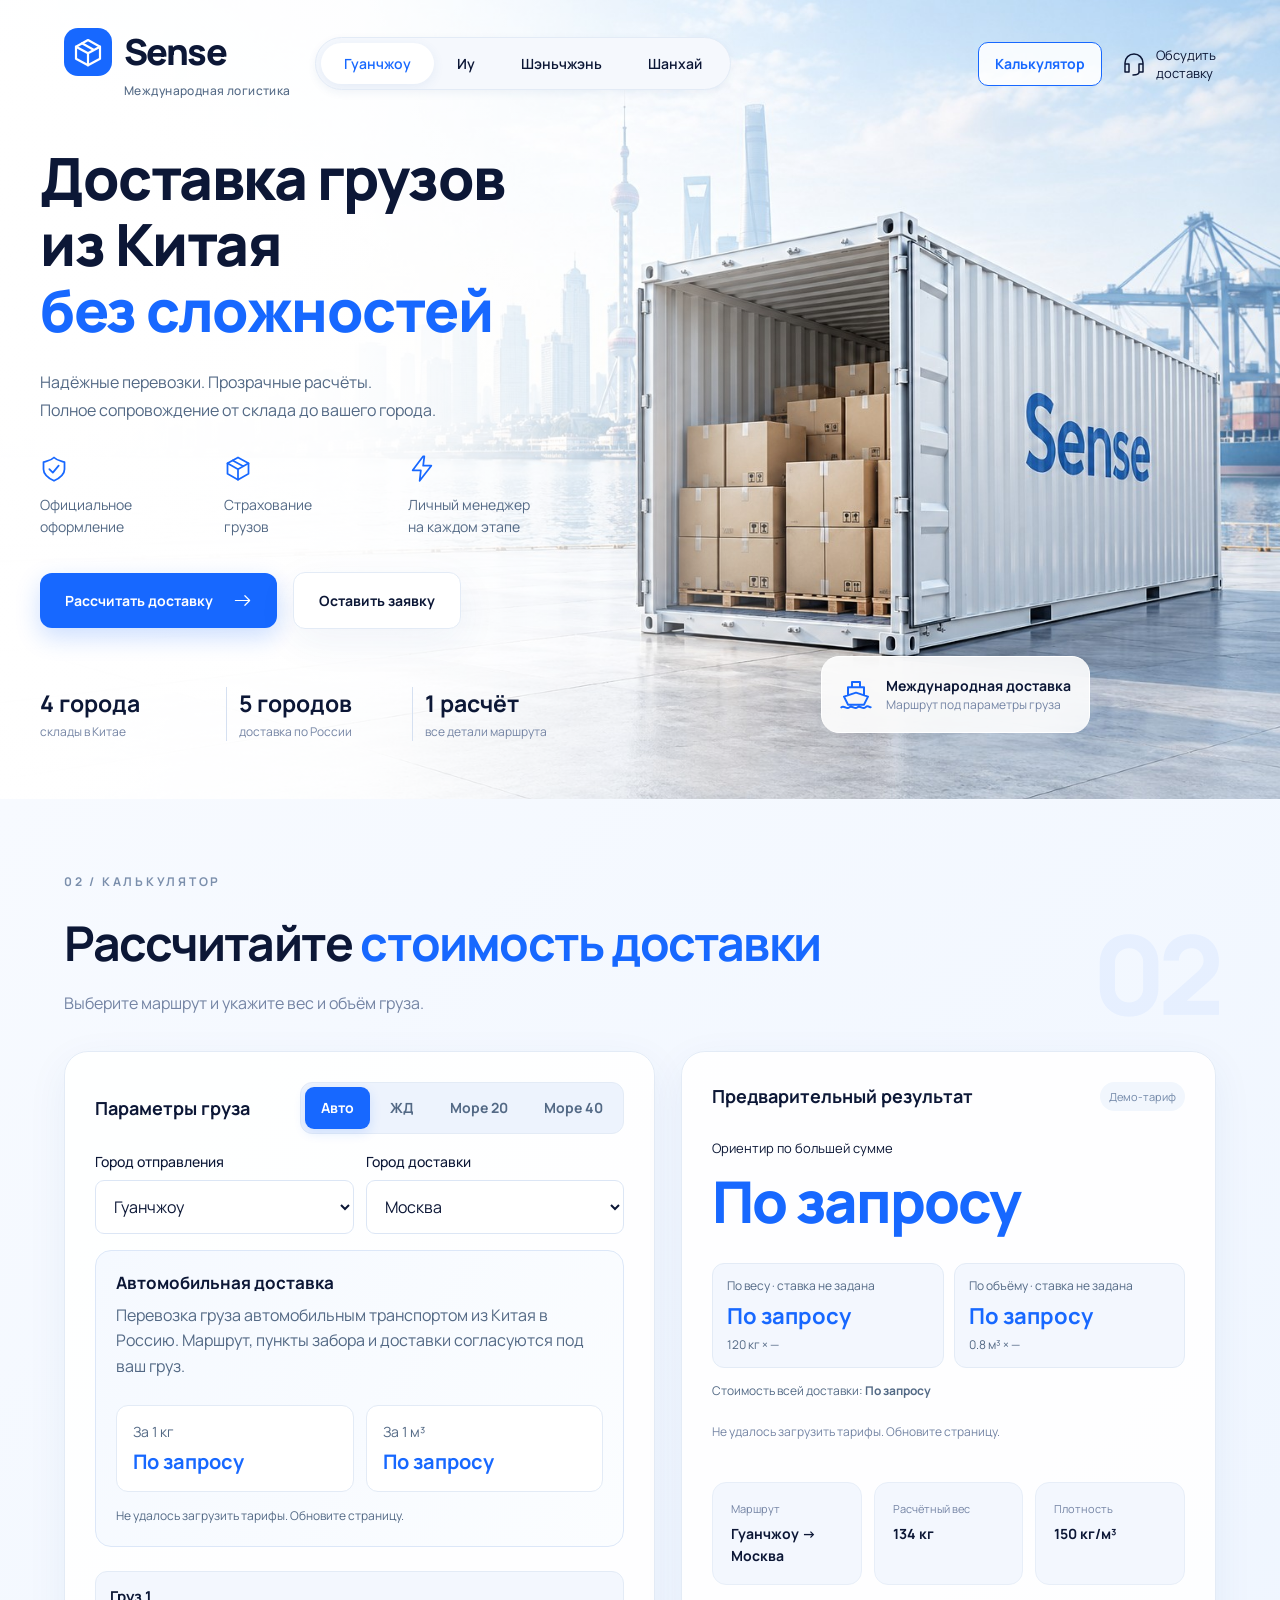
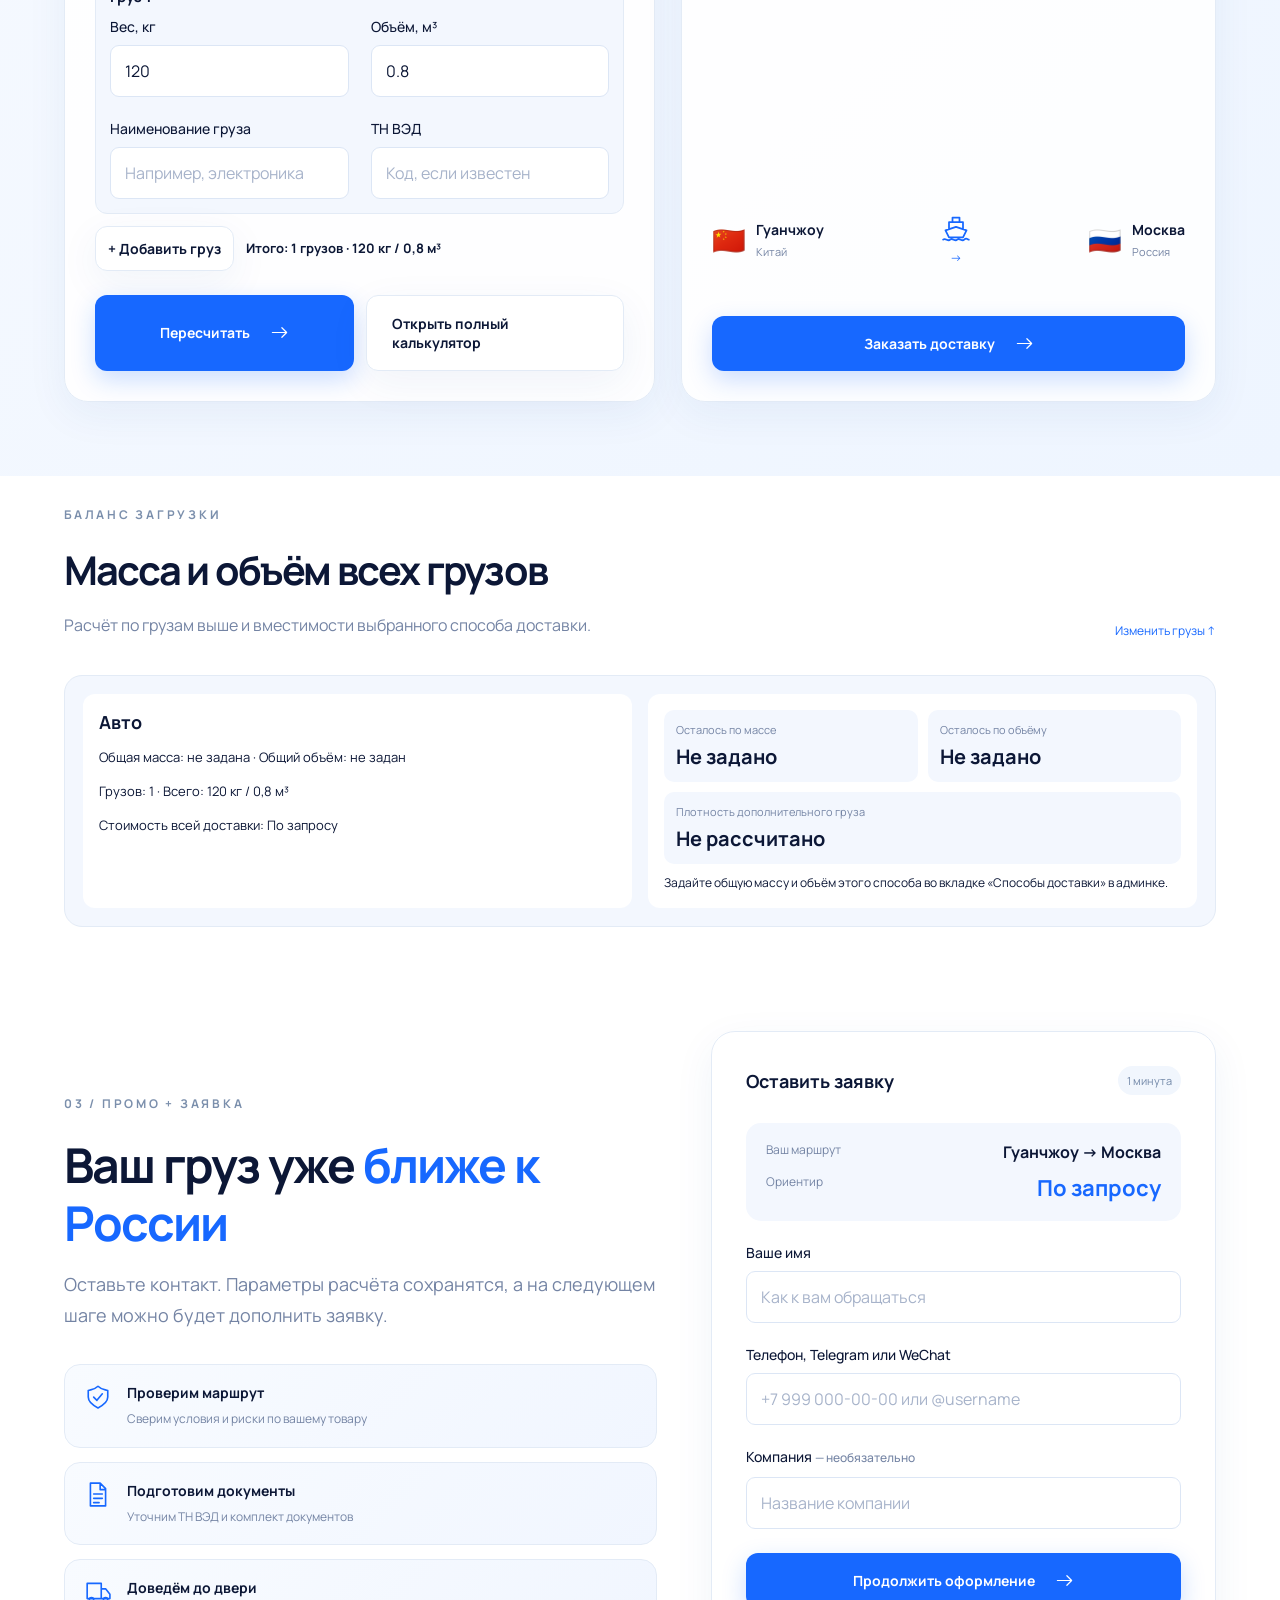
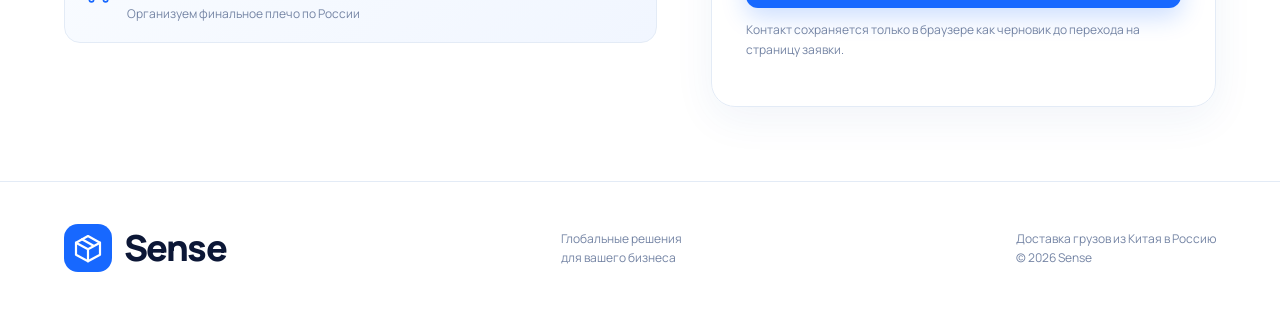
==== commit 522c7513: "Add multiple cargo entries and link homepage load balance to admin settings" ====
--- a/index.html
+++ b/index.html
@@ -1,2 +1,2 @@
 <!doctype html>
-<html lang="ru"><head><meta charset="utf-8"><meta name="viewport" content="width=device-width, initial-scale=1"><meta name="theme-color" content="#1768ff"><title>Sense — доставка грузов из Китая</title><meta name="description" content="Доставка грузов из Китая в Россию. Рассчитайте маршрут и подготовьте заявку на перевозку."><link rel="icon" href="data:image/svg+xml,%3Csvg xmlns='http://www.w3.org/2000/svg' viewBox='0 0 32 32'%3E%3Cpath fill='%231768ff' d='M16 1 30 9v14L16 31 2 23V9z'/%3E%3Cpath fill='none' stroke='white' stroke-width='1.5' d='m4 10 12 7 12-7M16 17v12M4 10l12-7 12 7v12l-12 7-12-7z'/%3E%3C/svg%3E"><link rel="stylesheet" href="./style.css"><script defer src="./app.js"></script><script defer src="./load-balance.js"></script></head><body><div id="app"></div><noscript>Для работы калькулятора включите JavaScript.</noscript></body></html>
+<html lang="ru"><head><meta charset="utf-8"><meta name="viewport" content="width=device-width, initial-scale=1"><meta name="theme-color" content="#1768ff"><title>Sense — доставка грузов из Китая</title><meta name="description" content="Доставка грузов из Китая в Россию. Рассчитайте маршрут и подготовьте заявку на перевозку."><link rel="icon" href="data:image/svg+xml,%3Csvg xmlns='http://www.w3.org/2000/svg' viewBox='0 0 32 32'%3E%3Cpath fill='%231768ff' d='M16 1 30 9v14L16 31 2 23V9z'/%3E%3Cpath fill='none' stroke='white' stroke-width='1.5' d='m4 10 12 7 12-7M16 17v12M4 10l12-7 12 7v12l-12 7-12-7z'/%3E%3C/svg%3E"><link rel="stylesheet" href="./style.css"><script defer src="./app.js"></script><script defer src="./cargos.js"></script><script defer src="./load-balance.js"></script></head><body><div id="app"></div><noscript>Для работы калькулятора включите JavaScript.</noscript></body></html>
--- a/style.css
+++ b/style.css
@@ -184,3 +184,11 @@
 .admin-tabs{display:flex;gap:8px;margin:0 0 22px;flex-wrap:wrap}.admin-tabs button{min-height:44px;padding:12px 18px;border:1px solid var(--line);border-radius:10px;background:#fff;font-weight:700;font-size:14px}.admin-tabs button[aria-selected=true]{background:var(--blue);color:#fff;border-color:var(--blue)}.admin-methods-grid{display:grid;grid-template-columns:repeat(2,minmax(0,1fr));gap:16px;margin:20px 0}.admin-methods-grid h3{margin-bottom:16px}.admin-methods-grid .field{margin-bottom:12px}.admin-methods-grid textarea{min-height:100px}.transport-details [data-method-comment]{white-space:pre-line}@media(max-width:760px){.admin-methods-grid{grid-template-columns:1fr;gap:10px}.admin-methods-grid .panel{padding:16px}.admin-tabs button{flex:1;padding:10px;font-size:12px}}
 
 .method-parameters,.method-summary{display:grid;grid-template-columns:repeat(3,minmax(0,1fr));gap:10px}.method-summary{margin:10px 0}.method-summary>div{display:flex;flex-direction:column;gap:4px;padding:10px;background:white;border:1px solid var(--line);border-radius:8px;min-width:0}.method-summary span{font-size:11px;color:var(--muted)}.method-summary strong{font-size:13px;overflow-wrap:anywhere}.method-parameters input{padding:10px;font-size:14px}@media(max-width:760px){.method-parameters{grid-template-columns:1fr 1fr}.method-parameters .field:first-child{grid-column:1/-1}.method-summary{gap:6px}.method-summary>div{padding:8px}.method-summary strong{font-size:12px}}
+
+.city-section{margin:24px 0}.city-section-head{display:flex;justify-content:space-between;align-items:center;gap:12px;margin-bottom:12px}.city-section-head .button{padding:12px 16px;min-height:44px}.city-table{width:100%;min-width:900px;border-collapse:collapse}.city-table th,.city-table td{padding:10px;text-align:left;border-bottom:1px solid var(--line)}.city-table th{font-size:12px;background:#edf3fd}.city-table td:nth-child(1),.city-table td:nth-child(3){min-width:200px}.city-table input{padding:10px;font-size:14px}.city-active{display:flex;gap:8px;align-items:center;font-size:12px;white-space:nowrap}.city-active input{width:18px;height:18px;min-height:18px}.city-table .text-button{min-height:44px;color:#bf3546}.cities{max-width:100%;min-width:0;overflow-x:auto}.cities button{flex-shrink:0}@media(max-width:760px){.city-section-head{flex-wrap:wrap}.cities{justify-content:flex-start}}
+
+/* Multiple cargo items and admin layout density. */
+.cargo-list{display:grid;gap:12px}.cargo-item{padding:14px;background:var(--soft);border:1px solid var(--line);border-radius:12px}.cargo-item-head{display:flex;align-items:center;justify-content:space-between;gap:10px;margin-bottom:10px}.cargo-item-head h3{font-size:15px}.cargo-item-head button{min-height:32px}.cargo-list-controls{display:flex;align-items:center;flex-wrap:wrap;gap:12px;margin-top:12px}.cargo-list-controls .button{padding:12px;min-height:44px}.cargo-totals{font-size:13px;font-weight:700;margin:0}.trip-cost{font-size:12px;line-height:1.5;color:#536985;margin:10px 0}.cargo-summary{padding:12px;border:1px solid var(--line);border-radius:10px}.cargo-summary h4{margin:0 0 8px}.cargo-summary p{font-size:12px;line-height:1.4;margin:6px 0;overflow-wrap:anywhere}
+#load-balance{padding-top:30px;padding-bottom:30px}.balance-panel{display:grid;grid-template-columns:1fr 1fr;gap:16px;padding:18px;border:1px solid var(--line);border-radius:18px;background:var(--soft)}.balance-capacity,.balance-results{padding:16px;background:#fff;border-radius:12px}.balance-capacity p{font-size:13px;line-height:1.6}.balance-results{display:grid;grid-template-columns:1fr 1fr;gap:10px}.balance-results>div{padding:12px;background:var(--soft);border-radius:10px}.balance-results small{display:block;font-size:11px;color:var(--muted);margin-bottom:6px}.balance-results strong{font-size:20px}.balance-results>div:nth-child(3),.balance-results p{grid-column:1/-1}.balance-results p{font-size:12px;line-height:1.5;margin:0}.overloaded .balance-results strong{color:#bf3546}
+.admin-shell{padding:12px 16px}.admin-heading{margin:8px 0;gap:12px}.admin-heading h1{font-size:26px;line-height:1.2;margin:0 0 4px}.admin-heading .eyebrow{display:none}.admin-heading .sub{font-size:12px;line-height:1.4;max-width:900px}.admin-heading .badge{font-size:10px;padding:5px 8px}.admin-tabs{margin:0 0 10px;gap:6px}.admin-tabs button{min-height:36px;padding:8px 12px;font-size:12px}.admin-toolbar{gap:8px}.admin-toolbar .field{gap:4px}.admin-toolbar label{font-size:12px}.admin-toolbar input{min-height:40px;padding:9px}.admin-toolbar .button{min-height:40px;padding:10px 14px;font-size:12px}.admin-filters{margin-top:10px;padding:10px;gap:8px}.admin-filters select{min-height:40px;padding:9px;font-size:13px}.admin-filters .button{min-height:40px;padding:9px}.admin-filters #clearFilters{min-height:28px}.admin-page #adminStatus{font-size:12px;margin:8px 0 4px}.admin-page #rowCount{margin:4px 0 8px}.admin-page #methodsForm>h2,.admin-page #citiesForm>h2{font-size:24px;margin:0 0 6px}.admin-page #methodsForm>.sub,.admin-page #citiesForm>.sub{font-size:12px;line-height:1.4}.admin-methods-grid{margin:12px 0}
+@media(max-width:760px){.cargo-item{padding:10px}.cargo-list{gap:8px}.cargo-list-controls{gap:8px;margin-top:8px}.cargo-totals{font-size:12px}.balance-panel{grid-template-columns:1fr;padding:10px;gap:10px}.balance-capacity,.balance-results{padding:12px}#load-balance{padding:20px 12px}.balance-results strong{font-size:18px}.admin-shell{padding:8px 12px}.admin-heading{margin:6px 0}.admin-heading h1{font-size:24px}.admin-heading .badge{display:none}.admin-tabs button{min-height:40px;padding:8px;font-size:11px}.admin-filters #sortDirection,.admin-filters #clearFilters{min-height:36px}}
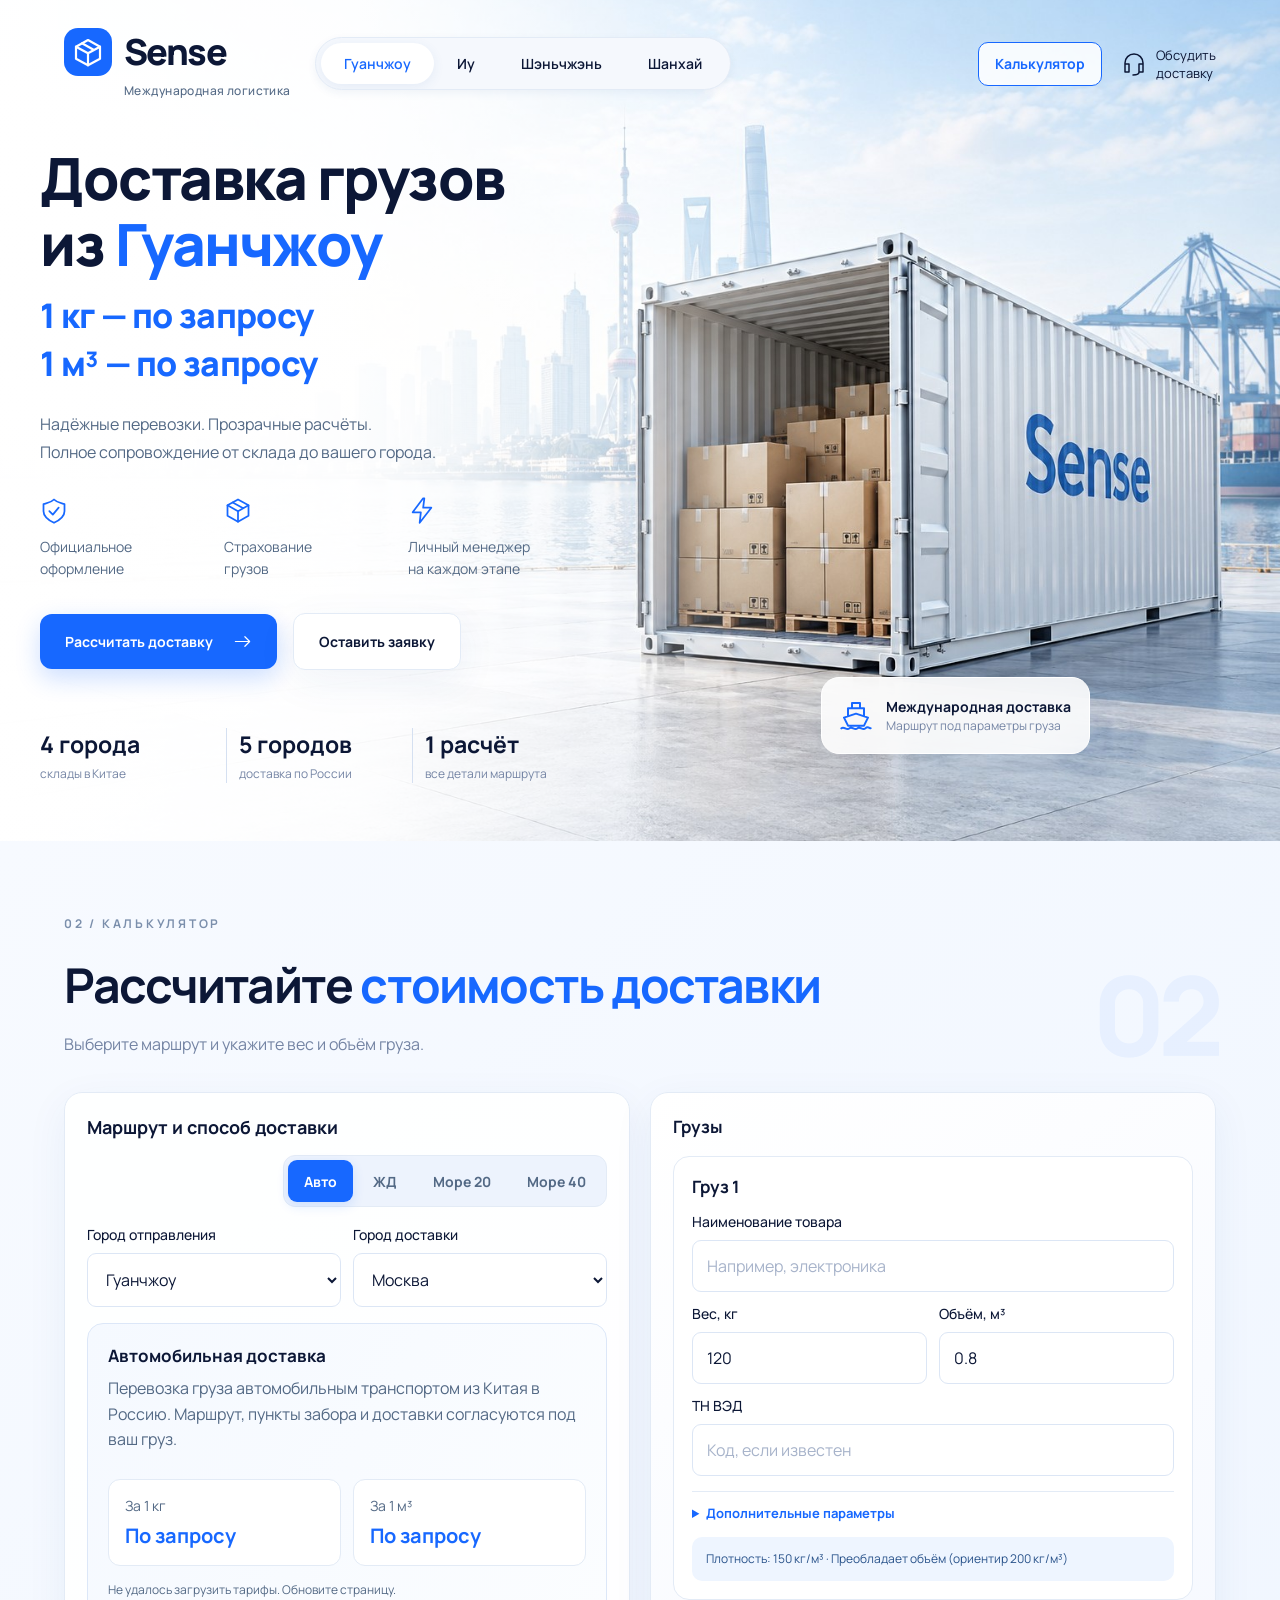
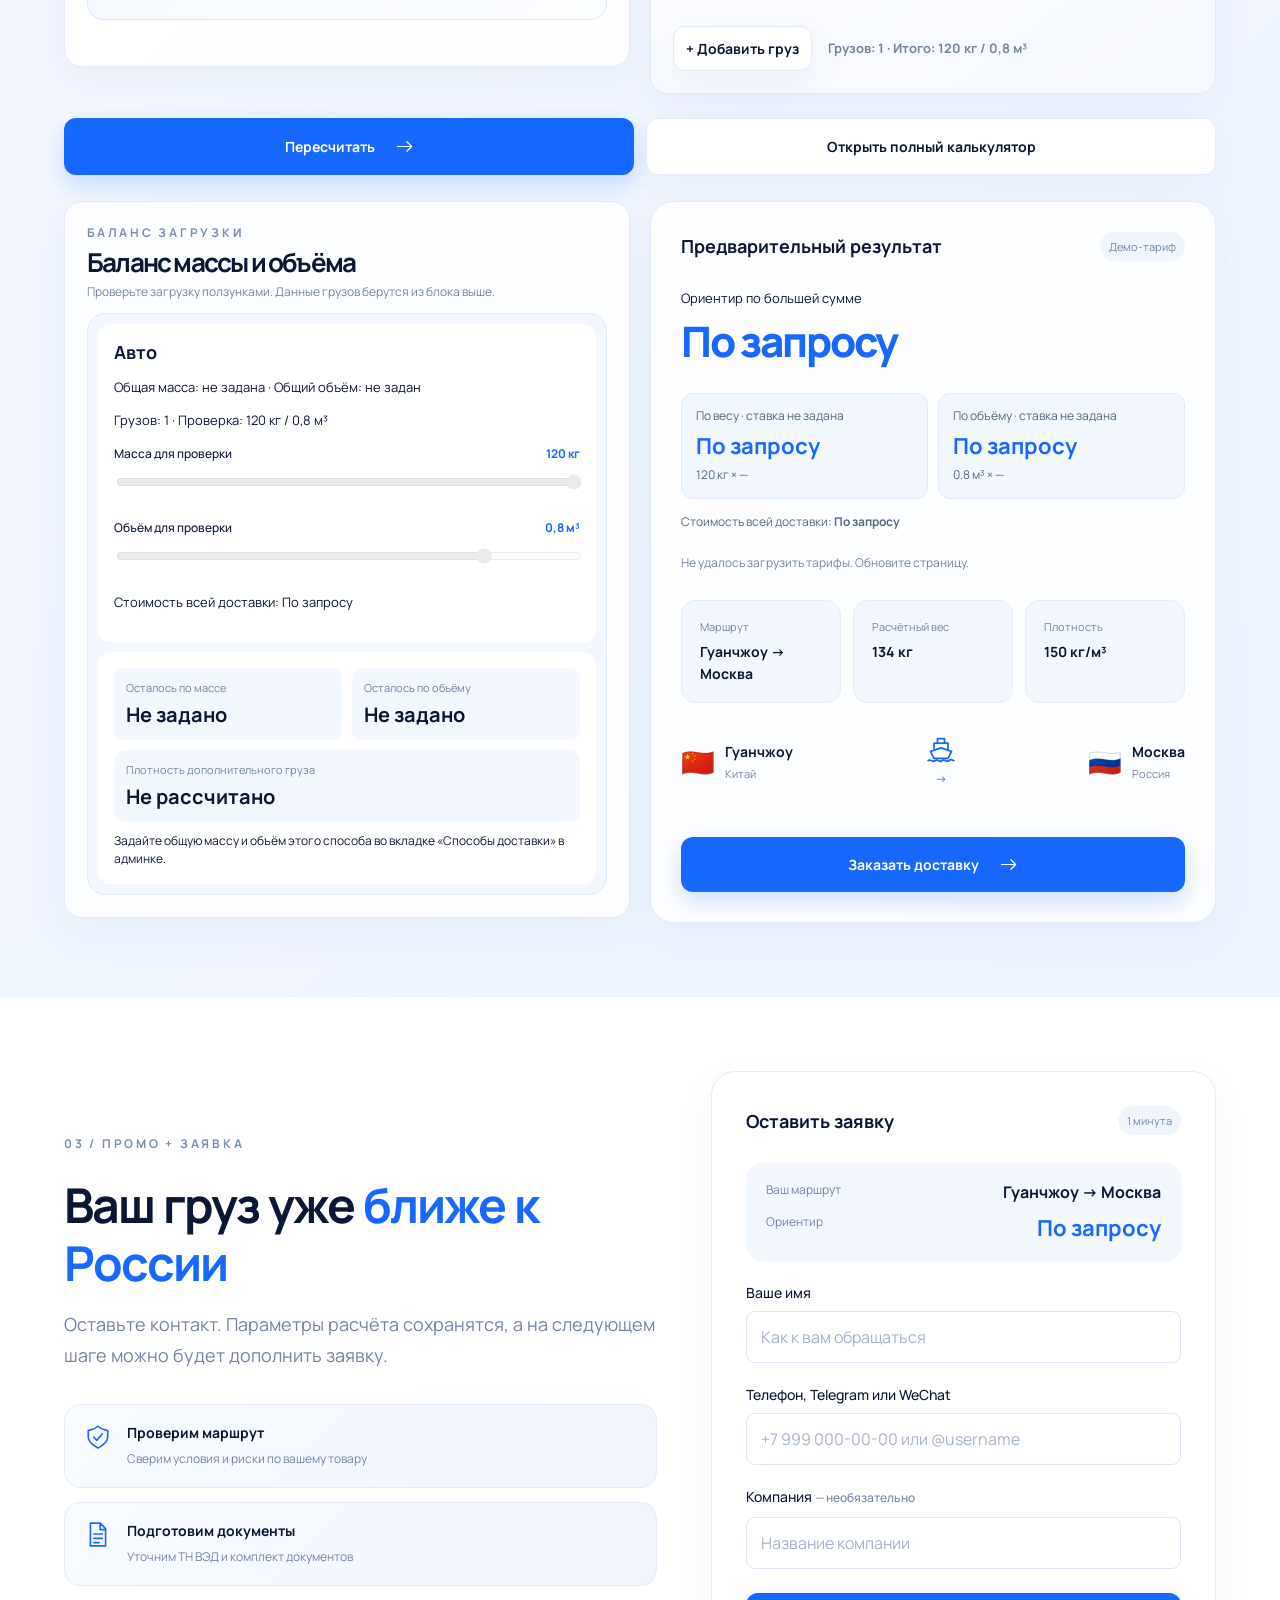
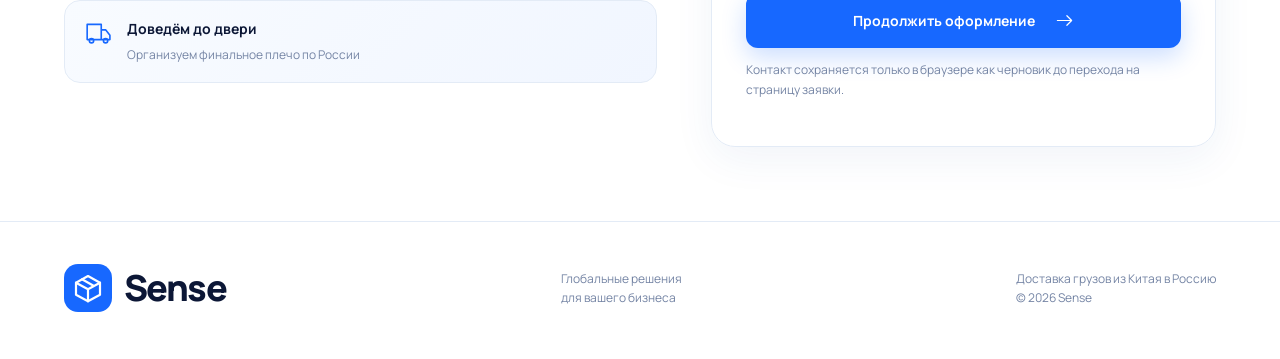
==== commit 319975f7: "Refresh cached homepage balance script and layout stylesheet" ====
--- a/index.html
+++ b/index.html
@@ -1,2 +1,2 @@
 <!doctype html>
-<html lang="ru"><head><meta charset="utf-8"><meta name="viewport" content="width=device-width, initial-scale=1"><meta name="theme-color" content="#1768ff"><title>Sense — доставка грузов из Китая</title><meta name="description" content="Доставка грузов из Китая в Россию. Рассчитайте маршрут и подготовьте заявку на перевозку."><link rel="icon" href="data:image/svg+xml,%3Csvg xmlns='http://www.w3.org/2000/svg' viewBox='0 0 32 32'%3E%3Cpath fill='%231768ff' d='M16 1 30 9v14L16 31 2 23V9z'/%3E%3Cpath fill='none' stroke='white' stroke-width='1.5' d='m4 10 12 7 12-7M16 17v12M4 10l12-7 12 7v12l-12 7-12-7z'/%3E%3C/svg%3E"><link rel="stylesheet" href="./style.css"><script defer src="./app.js"></script><script defer src="./cargos.js"></script><script defer src="./load-balance.js"></script></head><body><div id="app"></div><noscript>Для работы калькулятора включите JavaScript.</noscript></body></html>
+<html lang="ru"><head><meta charset="utf-8"><meta name="viewport" content="width=device-width, initial-scale=1"><meta name="theme-color" content="#1768ff"><title>Sense — доставка грузов из Китая</title><meta name="description" content="Доставка грузов из Китая в Россию. Рассчитайте маршрут и подготовьте заявку на перевозку."><link rel="icon" href="data:image/svg+xml,%3Csvg xmlns='http://www.w3.org/2000/svg' viewBox='0 0 32 32'%3E%3Cpath fill='%231768ff' d='M16 1 30 9v14L16 31 2 23V9z'/%3E%3Cpath fill='none' stroke='white' stroke-width='1.5' d='m4 10 12 7 12-7M16 17v12M4 10l12-7 12 7v12l-12 7-12-7z'/%3E%3C/svg%3E"><link rel="stylesheet" href="./style.css?v=e9488a1"><script defer src="./app.js"></script><script defer src="./cargos.js"></script><script defer src="./load-balance.js?v=e9488a1"></script></head><body><div id="app"></div><noscript>Для работы калькулятора включите JavaScript.</noscript></body></html>
--- a/style.css
+++ b/style.css
@@ -191,4 +191,19 @@
 .cargo-list{display:grid;gap:12px}.cargo-item{padding:14px;background:var(--soft);border:1px solid var(--line);border-radius:12px}.cargo-item-head{display:flex;align-items:center;justify-content:space-between;gap:10px;margin-bottom:10px}.cargo-item-head h3{font-size:15px}.cargo-item-head button{min-height:32px}.cargo-list-controls{display:flex;align-items:center;flex-wrap:wrap;gap:12px;margin-top:12px}.cargo-list-controls .button{padding:12px;min-height:44px}.cargo-totals{font-size:13px;font-weight:700;margin:0}.trip-cost{font-size:12px;line-height:1.5;color:#536985;margin:10px 0}.cargo-summary{padding:12px;border:1px solid var(--line);border-radius:10px}.cargo-summary h4{margin:0 0 8px}.cargo-summary p{font-size:12px;line-height:1.4;margin:6px 0;overflow-wrap:anywhere}
 #load-balance{padding-top:30px;padding-bottom:30px}.balance-panel{display:grid;grid-template-columns:1fr 1fr;gap:16px;padding:18px;border:1px solid var(--line);border-radius:18px;background:var(--soft)}.balance-capacity,.balance-results{padding:16px;background:#fff;border-radius:12px}.balance-capacity p{font-size:13px;line-height:1.6}.balance-results{display:grid;grid-template-columns:1fr 1fr;gap:10px}.balance-results>div{padding:12px;background:var(--soft);border-radius:10px}.balance-results small{display:block;font-size:11px;color:var(--muted);margin-bottom:6px}.balance-results strong{font-size:20px}.balance-results>div:nth-child(3),.balance-results p{grid-column:1/-1}.balance-results p{font-size:12px;line-height:1.5;margin:0}.overloaded .balance-results strong{color:#bf3546}
 .admin-shell{padding:12px 16px}.admin-heading{margin:8px 0;gap:12px}.admin-heading h1{font-size:26px;line-height:1.2;margin:0 0 4px}.admin-heading .eyebrow{display:none}.admin-heading .sub{font-size:12px;line-height:1.4;max-width:900px}.admin-heading .badge{font-size:10px;padding:5px 8px}.admin-tabs{margin:0 0 10px;gap:6px}.admin-tabs button{min-height:36px;padding:8px 12px;font-size:12px}.admin-toolbar{gap:8px}.admin-toolbar .field{gap:4px}.admin-toolbar label{font-size:12px}.admin-toolbar input{min-height:40px;padding:9px}.admin-toolbar .button{min-height:40px;padding:10px 14px;font-size:12px}.admin-filters{margin-top:10px;padding:10px;gap:8px}.admin-filters select{min-height:40px;padding:9px;font-size:13px}.admin-filters .button{min-height:40px;padding:9px}.admin-filters #clearFilters{min-height:28px}.admin-page #adminStatus{font-size:12px;margin:8px 0 4px}.admin-page #rowCount{margin:4px 0 8px}.admin-page #methodsForm>h2,.admin-page #citiesForm>h2{font-size:24px;margin:0 0 6px}.admin-page #methodsForm>.sub,.admin-page #citiesForm>.sub{font-size:12px;line-height:1.4}.admin-methods-grid{margin:12px 0}
-@media(max-width:760px){.cargo-item{padding:10px}.cargo-list{gap:8px}.cargo-list-controls{gap:8px;margin-top:8px}.cargo-totals{font-size:12px}.balance-panel{grid-template-columns:1fr;padding:10px;gap:10px}.balance-capacity,.balance-results{padding:12px}#load-balance{padding:20px 12px}.balance-results strong{font-size:18px}.admin-shell{padding:8px 12px}.admin-heading{margin:6px 0}.admin-heading h1{font-size:24px}.admin-heading .badge{display:none}.admin-tabs button{min-height:40px;padding:8px;font-size:11px}.admin-filters #sortDirection,.admin-filters #clearFilters{min-height:36px}}+@media(max-width:760px){.cargo-item{padding:10px}.cargo-list{gap:8px}.cargo-list-controls{gap:8px;margin-top:8px}.cargo-totals{font-size:12px}.balance-panel{grid-template-columns:1fr;padding:10px;gap:10px}.balance-capacity,.balance-results{padding:12px}#load-balance{padding:20px 12px}.balance-results strong{font-size:18px}.admin-shell{padding:8px 12px}.admin-heading{margin:6px 0}.admin-heading h1{font-size:24px}.admin-heading .badge{display:none}.admin-tabs button{min-height:40px;padding:8px;font-size:11px}.admin-filters #sortDirection,.admin-filters #clearFilters{min-height:36px}}
+/* Cargo details sit in their own right-side product card. */
+.cargo-layout{display:grid;grid-template-columns:minmax(0,1fr) minmax(260px,.9fr);gap:20px;align-items:start;margin-top:20px}.cargo-route-block,.cargo-product-block{min-width:0}.cargo-product-block{padding:22px;border:1px solid var(--line);border-radius:18px;background:linear-gradient(145deg,#fff,#f6f9ff)}.cargo-product-block h3{margin:0 0 18px;font-size:17px}.cargo-product-block .fields{display:grid;grid-template-columns:repeat(2,minmax(0,1fr));gap:14px}.cargo-product-block .field.full{grid-column:1/-1}.cargo-product-block .field input{min-width:0;width:100%}.home-calc-form .cargo-layout{grid-template-columns:minmax(0,1fr) minmax(270px,1fr)}@media(max-width:1050px){.cargo-layout,.home-calc-form .cargo-layout{grid-template-columns:1fr}}@media(max-width:560px){.cargo-product-block{padding:16px}.cargo-product-block .fields{grid-template-columns:1fr}.cargo-product-block .field.full{grid-column:auto}}
+
+.admin-heading{margin:0 0 8px}.admin-heading .sub{display:none}.admin-heading h1{margin:0}.admin-back{white-space:nowrap;min-height:32px;display:inline-flex;align-items:center;font-size:11px}.admin-filters #clearFilters{grid-column:auto;min-height:40px;align-self:end;justify-self:stretch}.admin-heading{display:flex;align-items:center}@media(min-width:1101px){.admin-filters{grid-template-columns:repeat(4,minmax(0,1fr)) auto auto}}@media(max-width:760px){.admin-filters #sortDirection,.admin-filters #clearFilters{grid-column:auto;justify-self:stretch;min-height:36px}.admin-heading{gap:8px}.admin-heading h1{font-size:22px}.admin-back{font-size:10px}}
+
+/* Route and sliders left, cargo items right, result below. */
+.home-calc-grid{grid-template-columns:minmax(0,1fr)}.home-calc-grid #homeCalcForm.panel{padding:0;border:0;box-shadow:none;background:transparent;min-height:0}.home-calc-form .cargo-layout{grid-template-columns:minmax(0,1fr) minmax(0,1fr);gap:20px;margin-top:0}.cargo-route-block,.cargo-product-block{padding:22px;min-height:0!important;border-radius:18px}.home-result{min-height:0!important;grid-column:1/-1}.home-result-metrics{margin:16px 0}.home-result .home-route{margin-top:16px}.cargo-route-block #load-balance{padding:16px 0 0}.cargo-route-block #load-balance .section-head{margin-bottom:12px}.cargo-route-block #load-balance .eyebrow{margin-bottom:6px}.cargo-route-block #load-balance h2{font-size:24px;margin-bottom:6px}.cargo-route-block #load-balance .sub{font-size:12px;line-height:1.4}.cargo-route-block #load-balance .text-button{display:none}.cargo-route-block .balance-panel{grid-template-columns:1fr;padding:10px;gap:10px}.balance-control{margin-top:14px}.balance-control label{display:flex;justify-content:space-between;gap:8px;font-size:12px}.balance-control strong{color:var(--blue);white-space:nowrap}.balance-control input[type=range]{min-height:36px;padding:0;border:0;background:transparent;accent-color:var(--blue);cursor:pointer}.balance-control input:disabled{opacity:.4;cursor:default}.home-result .price{font-size:42px}@media(max-width:760px){.home-calc-form .cargo-layout{grid-template-columns:1fr;gap:10px}.cargo-route-block,.cargo-product-block{padding:12px}.cargo-product-block .fields{grid-template-columns:1fr 1fr}.home-result .price{font-size:38px}}
+
+.home-page .hero h1 .hero-minimum{display:grid;gap:8px;margin-top:18px;font-size:clamp(26px,2.65vw,40px);line-height:1.2;letter-spacing:-.7px}.home-page .hero h1 .hero-minimum>span{display:block}@media(max-width:760px){.home-page .hero h1 .hero-minimum{font-size:clamp(23px,6.2vw,34px);gap:6px;margin-top:12px;letter-spacing:-.4px}}
+
+/* Enhanced cargo cards */
+.cargo-item{border:1px solid var(--line);border-radius:16px;padding:18px;margin-bottom:14px;background:#fff}.cargo-item-head{display:flex;align-items:center;justify-content:space-between;gap:12px;margin-bottom:14px}.cargo-item-head h3{margin:0}.cargo-item .fields{display:grid;grid-template-columns:repeat(2,minmax(0,1fr));gap:12px}.cargo-item .field:first-child,.cargo-item .field:last-child{grid-column:1/-1}.cargo-item .field input{width:100%;min-width:0}.cargo-insight{margin-top:15px;padding:12px 14px;border-radius:10px;background:#eef5ff;color:#29538b;font-size:12px;line-height:1.6}.cargo-extra{margin-top:15px;border-top:1px solid var(--line);padding-top:12px}.cargo-extra summary{cursor:pointer;font-size:13px;font-weight:700;color:var(--blue)}.cargo-extra label{display:block;margin-top:12px;font-size:12px;color:var(--muted)}.cargo-extra input,.cargo-extra select{display:block;width:100%;margin-top:6px;padding:11px;border:1px solid var(--line);border-radius:10px;background:#fff;color:var(--ink)}.cargo-list-controls{display:flex;align-items:center;flex-wrap:wrap;gap:16px}.cargo-totals{font-size:13px;color:var(--muted)}@media(max-width:560px){.cargo-item{padding:12px}.cargo-item .fields{grid-template-columns:1fr}.cargo-item .field:first-child,.cargo-item .field:last-child{grid-column:auto}}
+
+/* Independent balance card with preliminary result on its right. */
+.home-analysis-grid{display:grid;grid-template-columns:minmax(0,1fr) minmax(0,1fr);gap:20px;align-items:start}.home-analysis-grid .home-result{grid-column:auto}.home-analysis-grid #load-balance.panel{padding:22px;margin:0;max-width:none;min-height:0!important;border-radius:18px}.home-analysis-grid #load-balance .section-head{margin-bottom:12px}.home-analysis-grid #load-balance .eyebrow{margin-bottom:6px}.home-analysis-grid #load-balance h2{font-size:26px;margin-bottom:6px}.home-analysis-grid #load-balance .sub{font-size:12px;line-height:1.4}.home-analysis-grid #load-balance .text-button{display:none}.home-analysis-grid .balance-panel{grid-template-columns:1fr;padding:10px;gap:10px}@media(max-width:760px){.home-analysis-grid{grid-template-columns:1fr;gap:10px}.home-analysis-grid #load-balance.panel{padding:12px}.home-analysis-grid #load-balance h2{font-size:24px}}
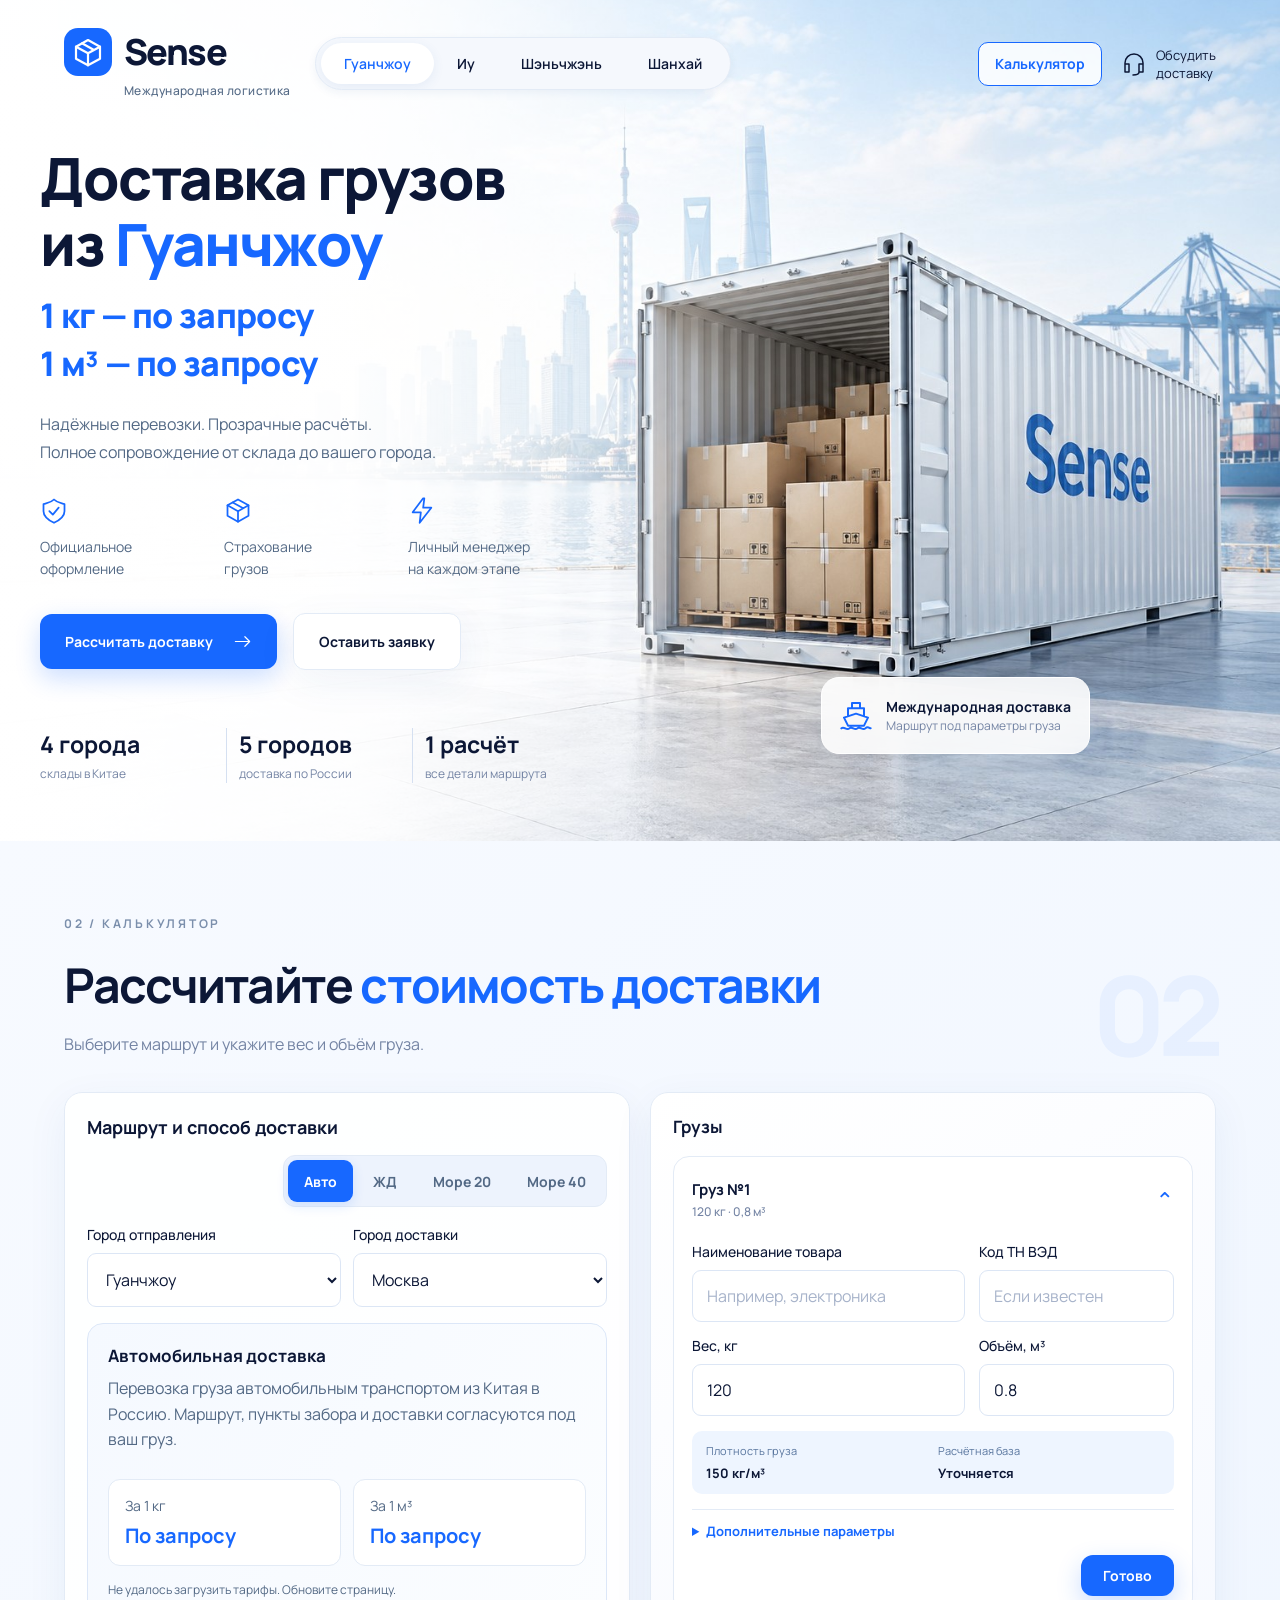
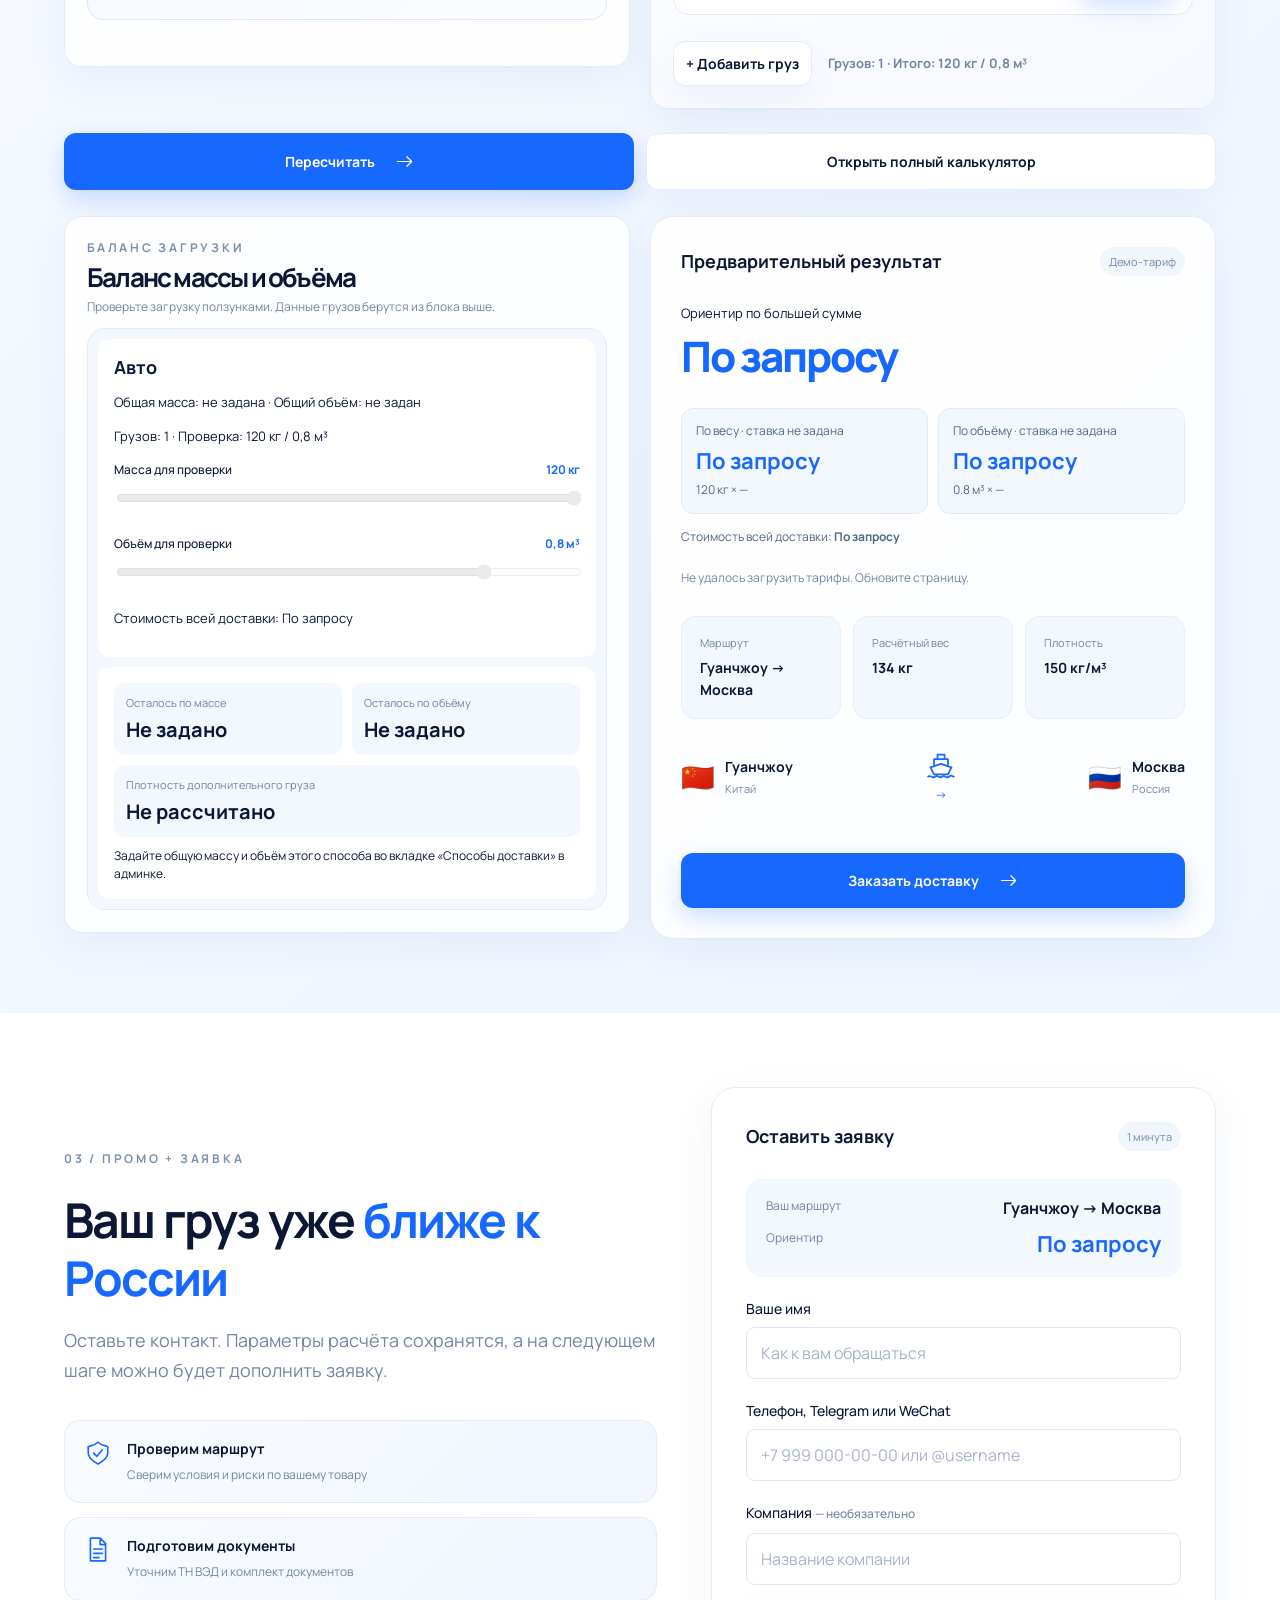
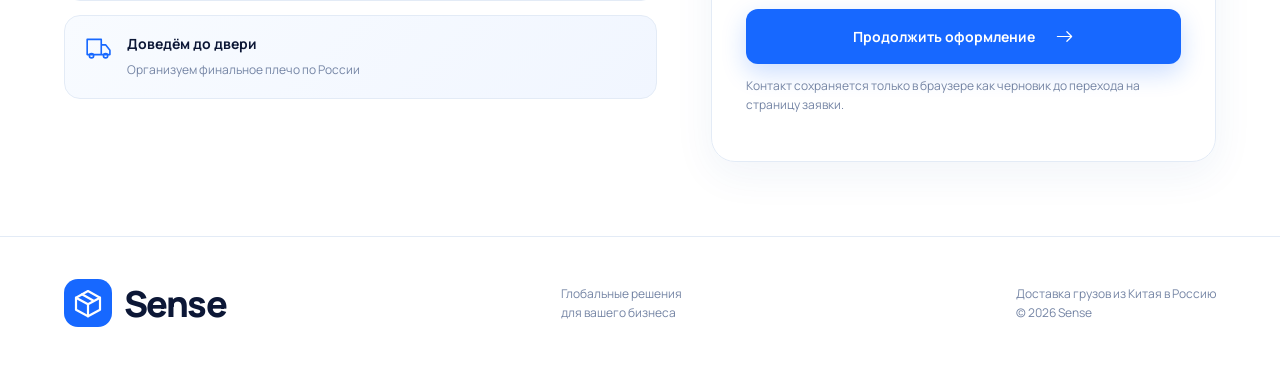
==== commit 98df1fa8: "Refresh browser cache for updated SENSE cargo card UX" ====
--- a/index.html
+++ b/index.html
@@ -1,2 +1,2 @@
 <!doctype html>
-<html lang="ru"><head><meta charset="utf-8"><meta name="viewport" content="width=device-width, initial-scale=1"><meta name="theme-color" content="#1768ff"><title>Sense — доставка грузов из Китая</title><meta name="description" content="Доставка грузов из Китая в Россию. Рассчитайте маршрут и подготовьте заявку на перевозку."><link rel="icon" href="data:image/svg+xml,%3Csvg xmlns='http://www.w3.org/2000/svg' viewBox='0 0 32 32'%3E%3Cpath fill='%231768ff' d='M16 1 30 9v14L16 31 2 23V9z'/%3E%3Cpath fill='none' stroke='white' stroke-width='1.5' d='m4 10 12 7 12-7M16 17v12M4 10l12-7 12 7v12l-12 7-12-7z'/%3E%3C/svg%3E"><link rel="stylesheet" href="./style.css?v=e9488a1"><script defer src="./app.js"></script><script defer src="./cargos.js"></script><script defer src="./load-balance.js?v=e9488a1"></script></head><body><div id="app"></div><noscript>Для работы калькулятора включите JavaScript.</noscript></body></html>
+<html lang="ru"><head><meta charset="utf-8"><meta name="viewport" content="width=device-width, initial-scale=1"><meta name="theme-color" content="#1768ff"><title>Sense — доставка грузов из Китая</title><meta name="description" content="Доставка грузов из Китая в Россию. Рассчитайте маршрут и подготовьте заявку на перевозку."><link rel="icon" href="data:image/svg+xml,%3Csvg xmlns='http://www.w3.org/2000/svg' viewBox='0 0 32 32'%3E%3Cpath fill='%231768ff' d='M16 1 30 9v14L16 31 2 23V9z'/%3E%3Cpath fill='none' stroke='white' stroke-width='1.5' d='m4 10 12 7 12-7M16 17v12M4 10l12-7 12 7v12l-12 7-12-7z'/%3E%3C/svg%3E"><link rel="stylesheet" href="./style.css?v=cargo-20261014"><script defer src="./app.js"></script><script defer src="./cargos.js?v=cargo-20261014"></script><script defer src="./load-balance.js?v=e9488a1"></script></head><body><div id="app"></div><noscript>Для работы калькулятора включите JavaScript.</noscript></body></html>
--- a/style.css
+++ b/style.css
@@ -207,3 +207,29 @@
 
 /* Independent balance card with preliminary result on its right. */
 .home-analysis-grid{display:grid;grid-template-columns:minmax(0,1fr) minmax(0,1fr);gap:20px;align-items:start}.home-analysis-grid .home-result{grid-column:auto}.home-analysis-grid #load-balance.panel{padding:22px;margin:0;max-width:none;min-height:0!important;border-radius:18px}.home-analysis-grid #load-balance .section-head{margin-bottom:12px}.home-analysis-grid #load-balance .eyebrow{margin-bottom:6px}.home-analysis-grid #load-balance h2{font-size:26px;margin-bottom:6px}.home-analysis-grid #load-balance .sub{font-size:12px;line-height:1.4}.home-analysis-grid #load-balance .text-button{display:none}.home-analysis-grid .balance-panel{grid-template-columns:1fr;padding:10px;gap:10px}@media(max-width:760px){.home-analysis-grid{grid-template-columns:1fr;gap:10px}.home-analysis-grid #load-balance.panel{padding:12px}.home-analysis-grid #load-balance h2{font-size:24px}}
+
+/* Cargo accordion: product/customs on one row, weight/volume on next row. */
+.cargo-item .cargo-item-head{margin-bottom:0;display:flex;align-items:center;gap:10px}
+.cargo-item-toggle{appearance:none;display:flex;align-items:center;justify-content:space-between;flex:1;min-width:0;gap:12px;padding:4px 0;border:0;background:none;text-align:left;color:var(--ink);cursor:pointer}
+.cargo-item-heading-group{display:flex;flex-direction:column;min-width:0;gap:3px}
+.cargo-item-title{font-size:15px;font-weight:700;overflow-wrap:anywhere}
+.cargo-item-meta{font-size:12px;color:var(--muted);font-weight:500}
+.cargo-item-chevron{color:var(--blue);font-size:22px;line-height:1;transition:transform .2s}
+.cargo-item-toggle[aria-expanded=true] .cargo-item-chevron{transform:rotate(180deg)}
+.cargo-item-content{margin-top:18px}
+.cargo-item-content[hidden]{display:none!important}
+.cargo-item .cargo-item-fields{display:grid;grid-template-columns:minmax(0,1.4fr) minmax(0,1fr);column-gap:14px;row-gap:14px}
+.cargo-item .cargo-item-fields .cargo-field{grid-column:auto;min-width:0}
+.cargo-item .cargo-item-fields .cargo-field-weight,.cargo-item .cargo-item-fields .cargo-field-volume{grid-row:2}
+.cargo-item .cargo-item-fields input{width:100%;min-width:0}
+.cargo-item .cargo-insight{display:grid;grid-template-columns:repeat(2,minmax(0,1fr));gap:10px;line-height:1.4}
+.cargo-item .cargo-insight>div{min-width:0;display:flex;flex-direction:column;gap:5px}
+.cargo-item .cargo-insight small{font-size:11px;color:#58759e}
+.cargo-item .cargo-insight strong{font-size:13px;color:var(--ink)}
+.cargo-extra-fields{display:grid;grid-template-columns:1fr;gap:4px}
+.cargo-item-actions{display:flex;justify-content:flex-end;margin-top:15px}
+.cargo-item-actions .button{padding:11px 22px}
+.cargo-item .cargo-remove{flex-shrink:0;font-size:12px}
+.cargo-item.is-collapsed{background:#fbfdff}
+.cargo-item-toggle:focus-visible{outline:2px solid var(--blue);outline-offset:5px;border-radius:4px}
+@media(max-width:460px){.cargo-item .cargo-item-fields{grid-template-columns:minmax(0,1.2fr) minmax(0,1fr);gap:10px}.cargo-item .cargo-item-fields .cargo-field label{font-size:11px}.cargo-item .cargo-insight{gap:8px}}
